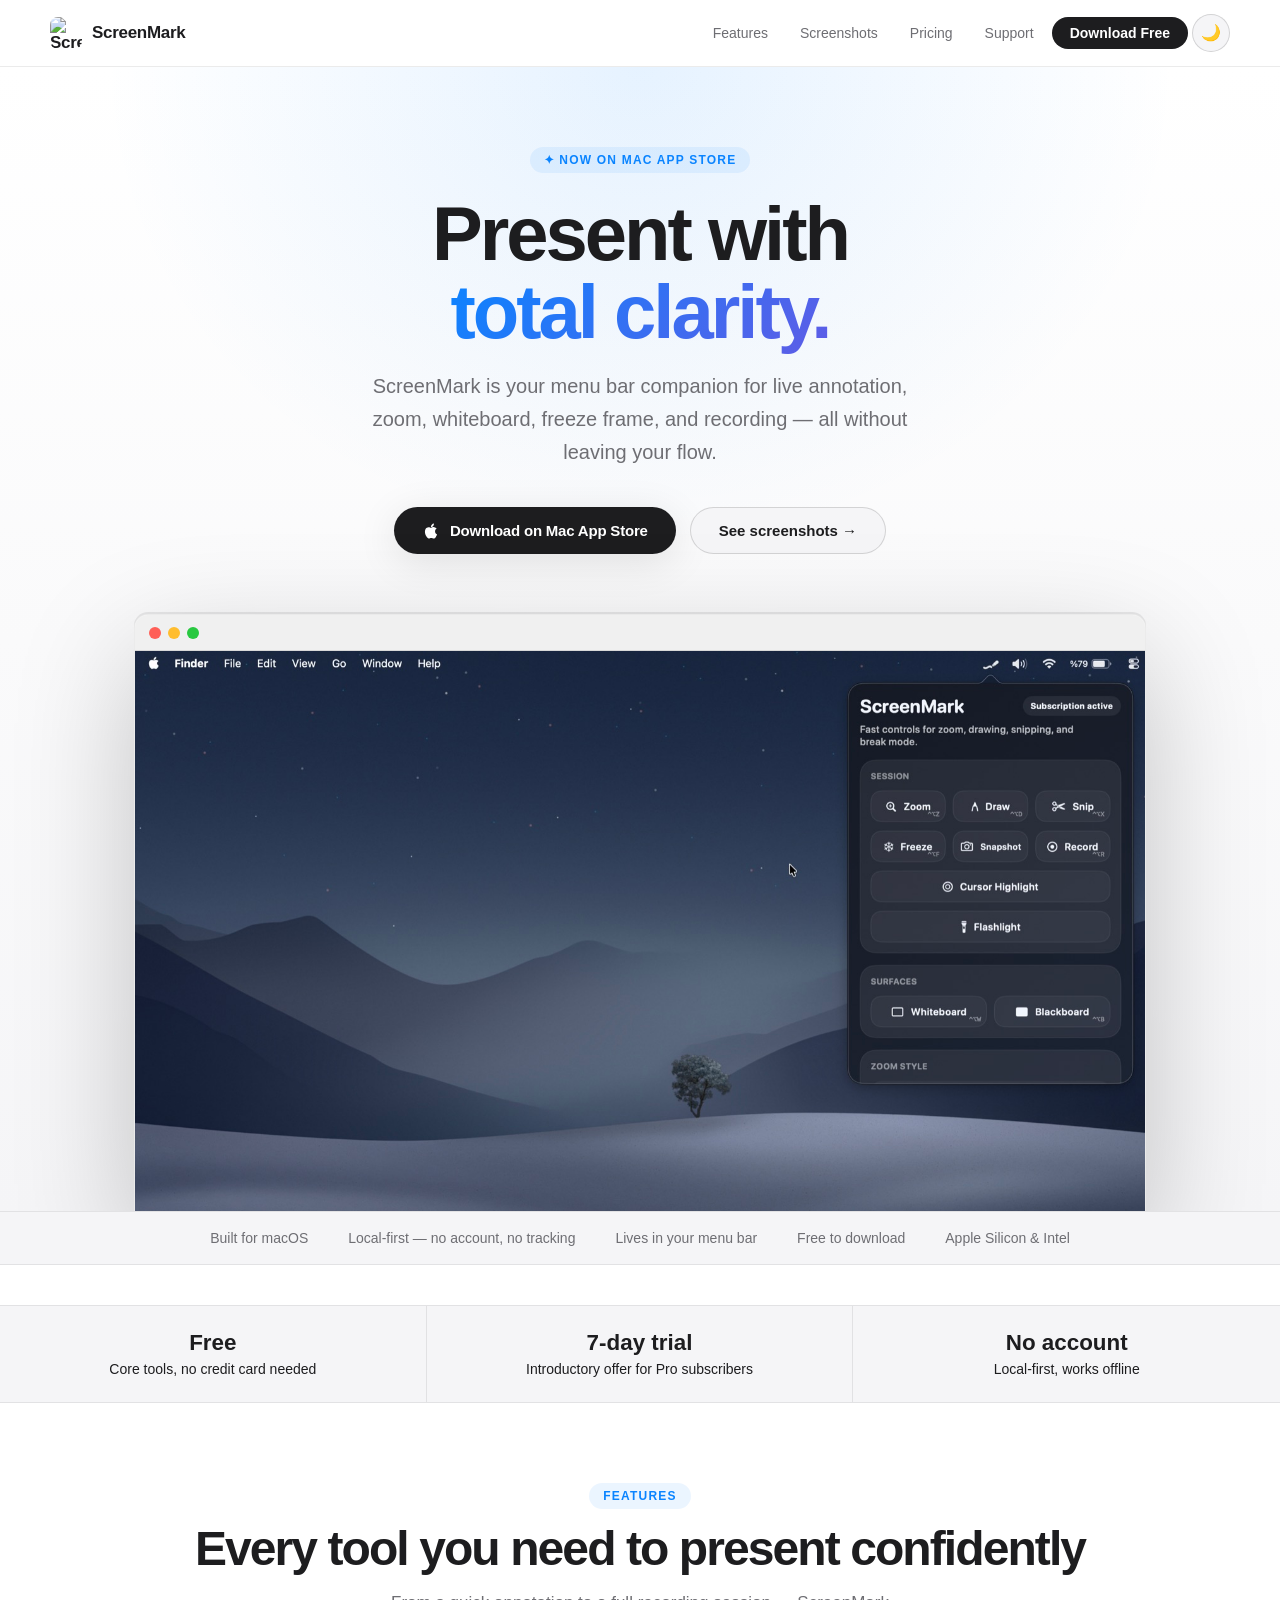
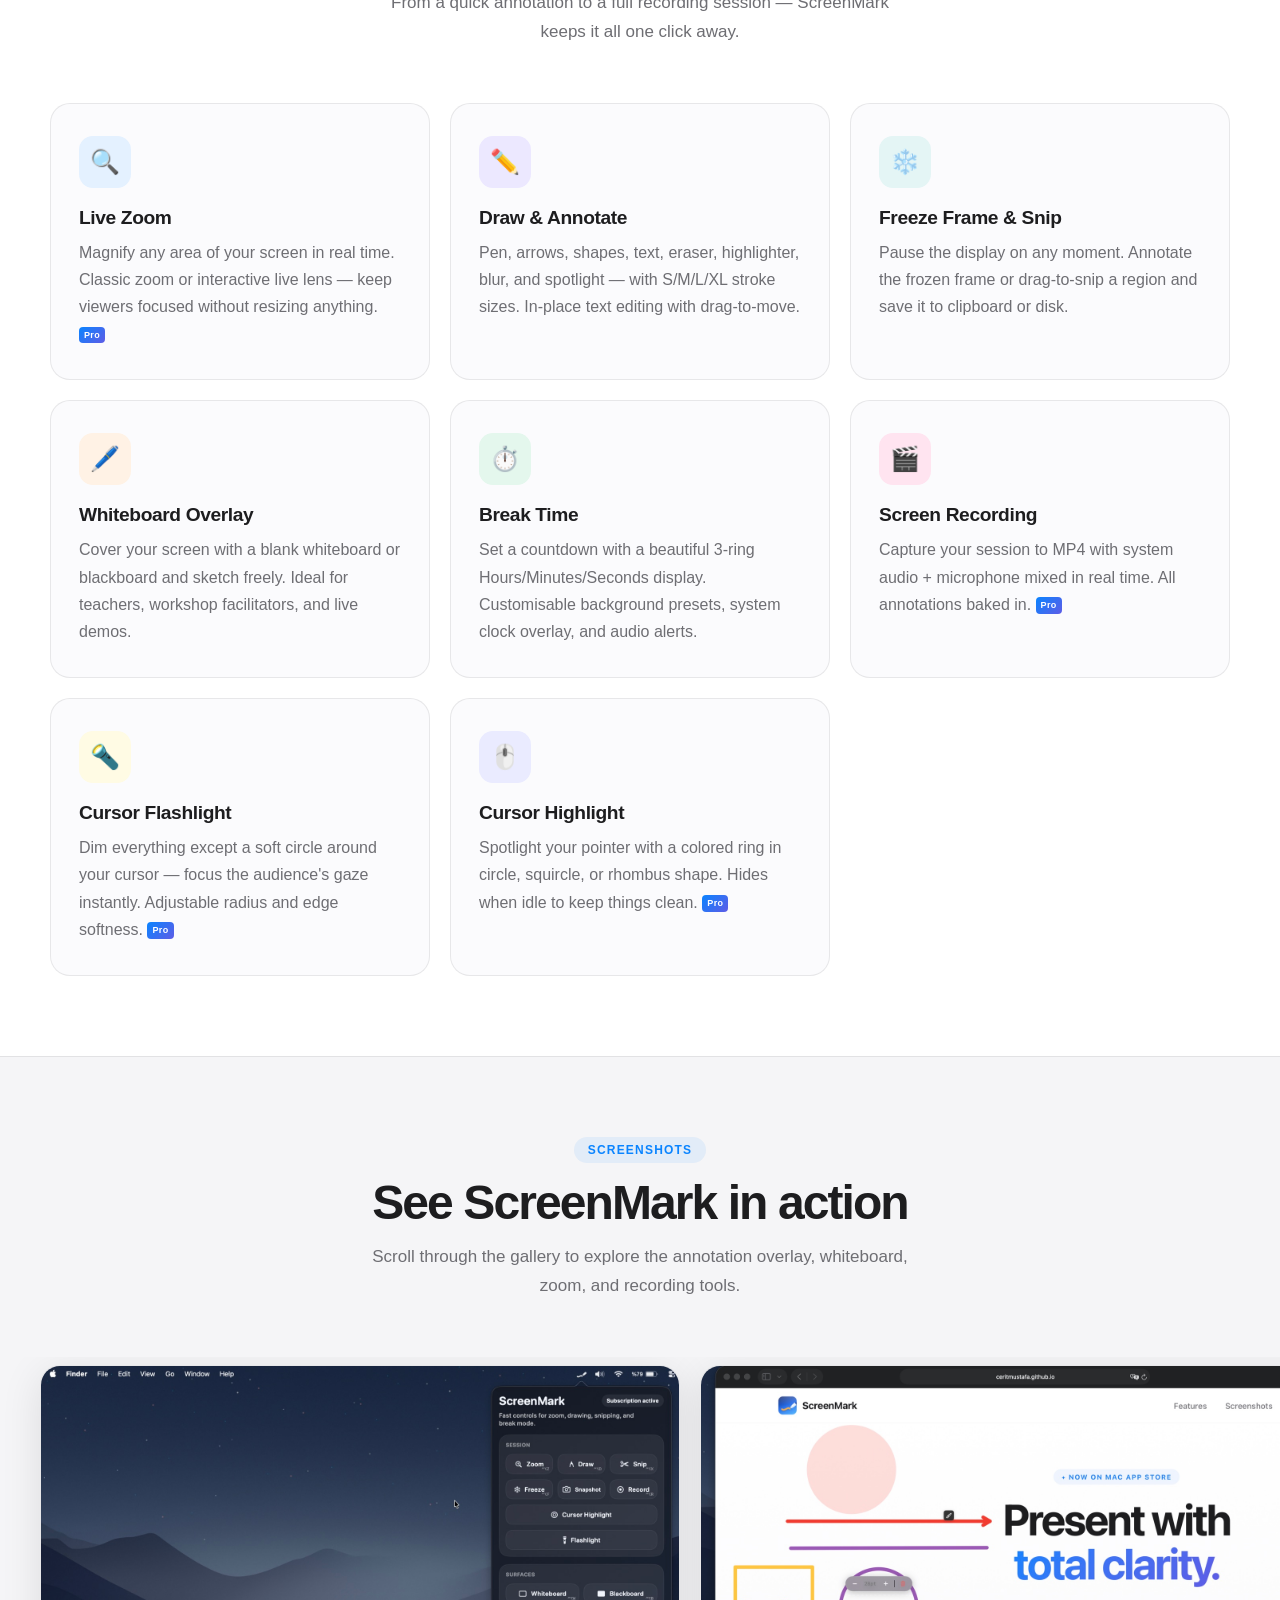
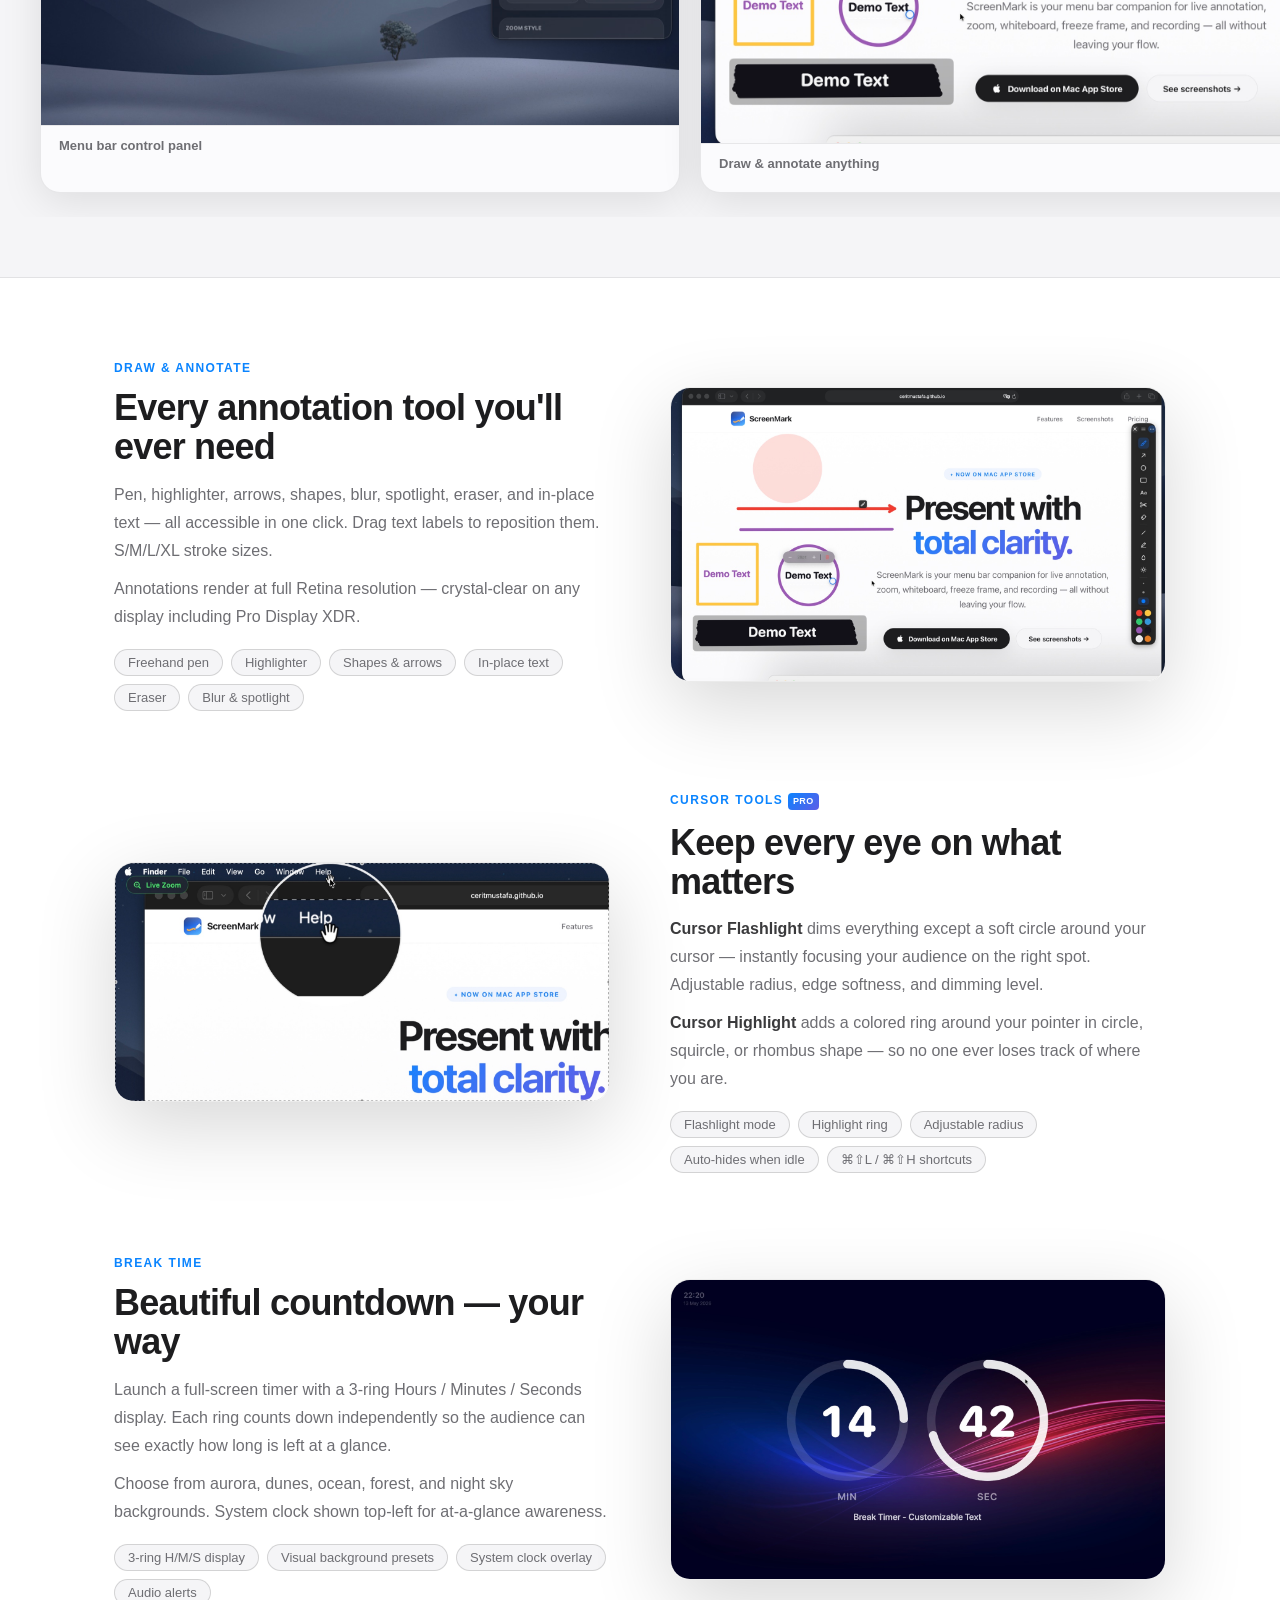
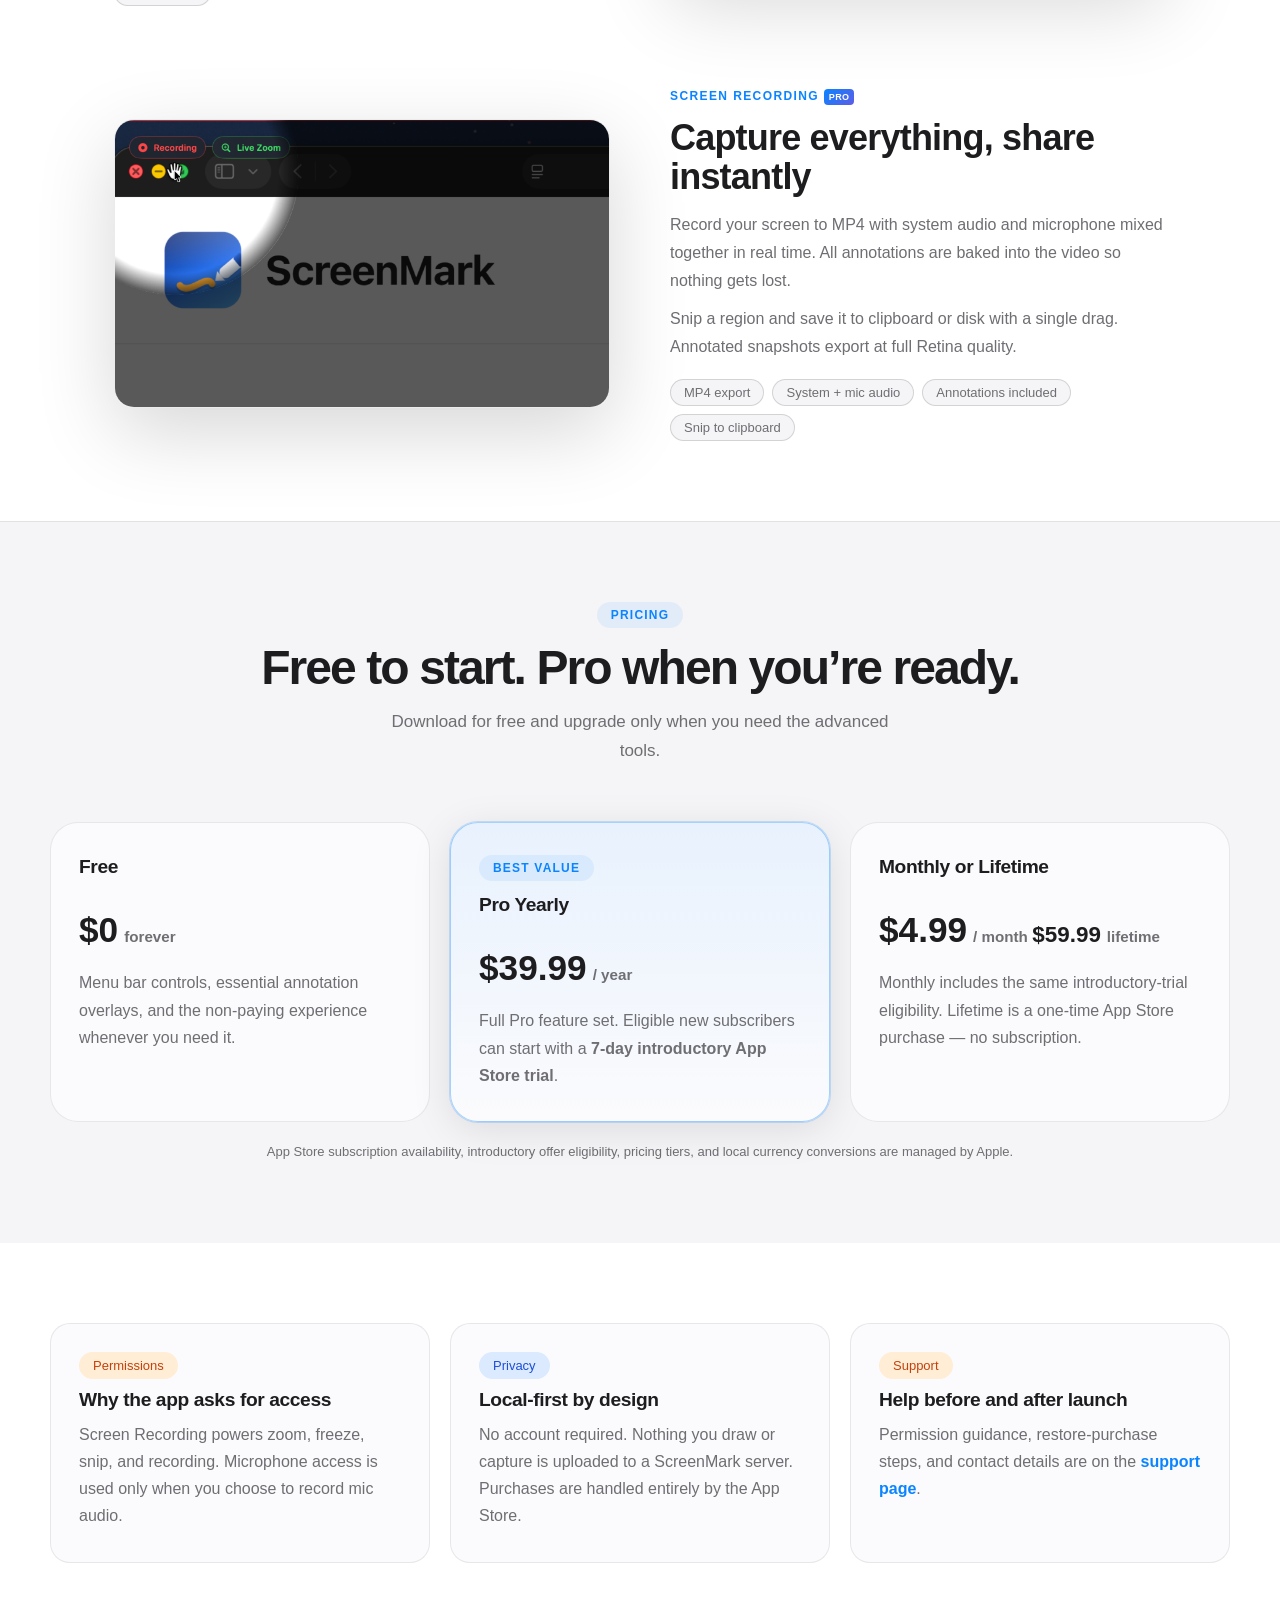
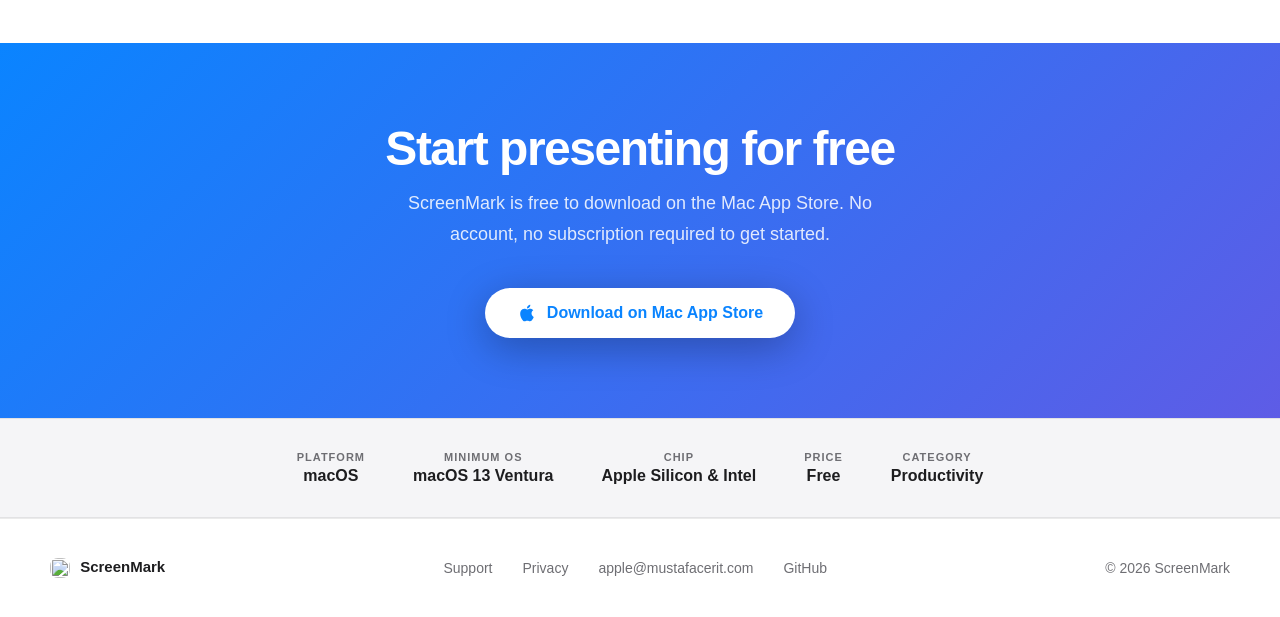
==== index.html @ 22d2aea6 "Link App Store CTAs to live listing; drop proof-bar emoji icons - All download buttons (nav, hero, C" ====
<!doctype html>
<html lang="en">
<head>
  <meta charset="utf-8">
  <meta name="viewport" content="width=device-width, initial-scale=1">
  <title>ScreenMark – Present, Annotate &amp; Zoom</title>
  <meta name="description" content="ScreenMark is a macOS menu bar app for live screen annotation, zoom, whiteboard overlay, freeze frame, and recording. Perfect for teachers, presenters, and developers.">
  <meta property="og:type" content="website">
  <meta property="og:title" content="ScreenMark – Present, Annotate &amp; Zoom">
  <meta property="og:description" content="A macOS menu bar app for live screen annotation, zoom, whiteboard, freeze frame, and recording.">
  <meta property="og:image" content="assets/app-icon.png">
  <meta name="theme-color" content="#0a0b0f" media="(prefers-color-scheme: dark)">
  <meta name="theme-color" content="#ffffff" media="(prefers-color-scheme: light)">
  <link rel="stylesheet" href="assets/site.css">
  <link rel="icon" type="image/png" href="assets/icon.png">
  <link rel="apple-touch-icon" href="assets/app-icon.png">
  <script>
    (function () {
      try {
        var t = localStorage.getItem('sm-theme');
        if (!t) t = window.matchMedia('(prefers-color-scheme: light)').matches ? 'light' : 'dark';
        document.documentElement.setAttribute('data-theme', t);
      } catch (e) { document.documentElement.setAttribute('data-theme', 'dark'); }
    })();
  </script>
</head>
<body>

  <!-- ── NAV ── -->
  <header class="site-header">
    <div class="shell">
      <a class="brand" href="./">
        <img src="assets/icon.png" alt="ScreenMark icon" class="brand-icon">
        ScreenMark
      </a>
      <nav class="nav" aria-label="Primary">
        <a href="#features" class="nav-hide-sm">Features</a>
        <a href="#screenshots" class="nav-hide-sm">Screenshots</a>
        <a href="#pricing" class="nav-hide-sm">Pricing</a>
        <a href="support/">Support</a>
        <a href="https://apps.apple.com/us/app/screen-mark-draw/id6763122210" target="_blank" rel="noopener" class="appstore-nav">Download Free</a>
        <button class="theme-toggle" type="button" aria-label="Toggle dark mode" onclick="toggleTheme()">
          <span class="icon-sun">☀️</span><span class="icon-moon">🌙</span>
        </button>
      </nav>
    </div>
  </header>

  <main>

    <!-- ── HERO ── -->
    <section class="hero">
      <div class="hero-copy">
        <span class="eyebrow">✦ Now on Mac App Store</span>
        <h1>Present with<br><em>total clarity.</em></h1>
        <p>ScreenMark is your menu bar companion for live annotation, zoom, whiteboard, freeze&nbsp;frame, and recording — all without leaving your flow.</p>
        <div class="cta-row">
          <a href="https://apps.apple.com/us/app/screen-mark-draw/id6763122210" target="_blank" rel="noopener" class="btn-appstore">
            <svg width="18" height="18" viewBox="0 0 24 24" fill="currentColor"><path d="M18.71 19.5c-.83 1.24-1.71 2.45-3.05 2.47-1.34.03-1.77-.79-3.29-.79-1.53 0-2 .77-3.27.82-1.31.05-2.3-1.32-3.14-2.53C4.25 17 2.94 12.45 4.7 9.39c.87-1.52 2.43-2.48 4.12-2.51 1.28-.02 2.5.87 3.29.87.78 0 2.26-1.07 3.8-.91.65.03 2.47.26 3.64 1.98-.09.06-2.17 1.28-2.15 3.81.03 3.02 2.65 4.03 2.68 4.04-.03.07-.42 1.44-1.38 2.83M13 3.5c.73-.83 1.94-1.46 2.94-1.5.13 1.17-.34 2.35-1.04 3.19-.69.85-1.83 1.51-2.95 1.42-.15-1.15.41-2.35 1.05-3.11z"/></svg>
            Download on Mac App Store
          </a>
          <a href="#screenshots" class="btn-ghost">See screenshots →</a>
        </div>
      </div>

      <!-- Hero screenshot with macOS window chrome -->
      <div class="hero-screenshot-wrap">
        <div class="macos-window">
          <div class="macos-titlebar">
            <div class="macos-dot red"></div>
            <div class="macos-dot yellow"></div>
            <div class="macos-dot green"></div>
          </div>
          <img src="assets/screenshots/popover.jpg"
               alt="ScreenMark menu bar control panel open over a macOS desktop"
               loading="eager">
        </div>
      </div>
    </section>

    <!-- ── PROOF BAR ── -->
    <div class="proof-bar">
      <div class="proof-item">Built for macOS</div>
      <div class="proof-item">Local-first — no account, no tracking</div>
      <div class="proof-item">Lives in your menu bar</div>
      <div class="proof-item">Free to download</div>
      <div class="proof-item">Apple Silicon &amp; Intel</div>
    </div>

    <!-- ── HERO STATS ── -->
    <div class="hero-metrics">
      <div class="metric">
        <strong>Free</strong>
        <span>Core tools, no credit card needed</span>
      </div>
      <div class="metric">
        <strong>7-day trial</strong>
        <span>Introductory offer for Pro subscribers</span>
      </div>
      <div class="metric">
        <strong>No account</strong>
        <span>Local-first, works offline</span>
      </div>
    </div>

    <!-- ── FEATURES ── -->
    <section class="section" id="features">
      <div class="shell">
        <div class="section-header">
          <span class="eyebrow">Features</span>
          <h2>Every tool you need to present confidently</h2>
          <p>From a quick annotation to a full recording session — ScreenMark keeps it all one click away.</p>
        </div>
        <div class="feature-grid">
          <div class="card">
            <div class="card-icon blue">🔍</div>
            <h3>Live Zoom</h3>
            <p>Magnify any area of your screen in real time. Classic zoom or interactive live lens — keep viewers focused without resizing anything. <span class="pro-badge">Pro</span></p>
          </div>
          <div class="card">
            <div class="card-icon purple">✏️</div>
            <h3>Draw &amp; Annotate</h3>
            <p>Pen, arrows, shapes, text, eraser, highlighter, blur, and spotlight — with S/M/L/XL stroke sizes. In-place text editing with drag-to-move.</p>
          </div>
          <div class="card">
            <div class="card-icon teal">❄️</div>
            <h3>Freeze Frame &amp; Snip</h3>
            <p>Pause the display on any moment. Annotate the frozen frame or drag-to-snip a region and save it to clipboard or disk.</p>
          </div>
          <div class="card">
            <div class="card-icon orange">🖊️</div>
            <h3>Whiteboard Overlay</h3>
            <p>Cover your screen with a blank whiteboard or blackboard and sketch freely. Ideal for teachers, workshop facilitators, and live demos.</p>
          </div>
          <div class="card">
            <div class="card-icon green">⏱️</div>
            <h3>Break Time</h3>
            <p>Set a countdown with a beautiful 3-ring Hours/Minutes/Seconds display. Customisable background presets, system clock overlay, and audio alerts.</p>
          </div>
          <div class="card">
            <div class="card-icon pink">🎬</div>
            <h3>Screen Recording</h3>
            <p>Capture your session to MP4 with system audio + microphone mixed in real time. All annotations baked in. <span class="pro-badge">Pro</span></p>
          </div>
          <div class="card">
            <div class="card-icon yellow">🔦</div>
            <h3>Cursor Flashlight</h3>
            <p>Dim everything except a soft circle around your cursor — focus the audience's gaze instantly. Adjustable radius and edge softness. <span class="pro-badge">Pro</span></p>
          </div>
          <div class="card">
            <div class="card-icon indigo">🖱️</div>
            <h3>Cursor Highlight</h3>
            <p>Spotlight your pointer with a colored ring in circle, squircle, or rhombus shape. Hides when idle to keep things clean. <span class="pro-badge">Pro</span></p>
          </div>
        </div>
      </div>
    </section>

    <!-- ── SCREENSHOT GALLERY ── -->
    <section class="gallery-section" id="screenshots">
      <div class="shell">
        <div class="section-header">
          <span class="eyebrow">Screenshots</span>
          <h2>See ScreenMark in action</h2>
          <p>Scroll through the gallery to explore the annotation overlay, whiteboard, zoom, and recording tools.</p>
        </div>
      </div>
      <div class="gallery-scroll-wrap">
        <div class="gallery-track">
          <div class="gallery-item" onclick="openLightbox('assets/screenshots/popover.jpg')">
            <img src="assets/screenshots/popover.jpg" alt="ScreenMark menu bar control panel" loading="lazy">
            <div class="gallery-caption">Menu bar control panel</div>
          </div>
          <div class="gallery-item" onclick="openLightbox('assets/screenshots/annotate.jpg')">
            <img src="assets/screenshots/annotate.jpg" alt="Arrows, boxes, and text drawn on screen with the annotation toolbar" loading="lazy">
            <div class="gallery-caption">Draw &amp; annotate anything</div>
          </div>
          <div class="gallery-item" onclick="openLightbox('assets/screenshots/zoom.jpg')">
            <img src="assets/screenshots/zoom.jpg" alt="ScreenMark live zoom magnifying part of the screen" loading="lazy">
            <div class="gallery-caption">Live Zoom</div>
          </div>
          <div class="gallery-item" onclick="openLightbox('assets/screenshots/break.jpg')">
            <img src="assets/screenshots/break.jpg" alt="Full-screen break timer with minutes and seconds rings" loading="lazy">
            <div class="gallery-caption">Break timer</div>
          </div>
          <div class="gallery-item" onclick="openLightbox('assets/screenshots/blackboard.png')">
            <img src="assets/screenshots/blackboard.png" alt="Blackboard overlay with annotation toolbar" loading="lazy">
            <div class="gallery-caption">Whiteboard &amp; blackboard</div>
          </div>
          <div class="gallery-item" onclick="openLightbox('assets/screenshots/snip.jpg')">
            <img src="assets/screenshots/snip.jpg" alt="Dragging a region selection to snip part of the screen" loading="lazy">
            <div class="gallery-caption">Freeze &amp; snip</div>
          </div>
          <div class="gallery-item" onclick="openLightbox('assets/screenshots/record.png')">
            <img src="assets/screenshots/record.png" alt="Recording and Live Zoom active with the cursor flashlight" loading="lazy">
            <div class="gallery-caption">Recording &amp; cursor focus</div>
          </div>
          <div class="gallery-item" onclick="openLightbox('assets/screenshots/popover2.jpg')">
            <img src="assets/screenshots/popover2.jpg" alt="Zoom style and break controls in the ScreenMark panel" loading="lazy">
            <div class="gallery-caption">Surfaces &amp; zoom styles</div>
          </div>
        </div>
      </div>
    </section>

    <!-- ── SPOTLIGHT ROWS ── -->
    <section class="spotlight-section">
      <div class="spotlight-row">
        <div class="spotlight-content">
          <span class="spotlight-tag">Draw &amp; Annotate</span>
          <h2>Every annotation tool you'll ever need</h2>
          <p>Pen, highlighter, arrows, shapes, blur, spotlight, eraser, and in-place text — all accessible in one click. Drag text labels to reposition them. S/M/L/XL stroke sizes.</p>
          <p>Annotations render at full Retina resolution — crystal-clear on any display including Pro Display XDR.</p>
          <div class="pill-list">
            <span class="pill">Freehand pen</span>
            <span class="pill">Highlighter</span>
            <span class="pill">Shapes &amp; arrows</span>
            <span class="pill">In-place text</span>
            <span class="pill">Eraser</span>
            <span class="pill">Blur &amp; spotlight</span>
          </div>
        </div>
        <div class="spotlight-visual">
          <img src="assets/screenshots/annotate.jpg" alt="ScreenMark draw and annotation tools in use">
        </div>
      </div>

      <div class="spotlight-row flip">
        <div class="spotlight-content">
          <span class="spotlight-tag">Cursor Tools <span class="pro-badge">Pro</span></span>
          <h2>Keep every eye on what matters</h2>
          <p><strong>Cursor Flashlight</strong> dims everything except a soft circle around your cursor — instantly focusing your audience on the right spot. Adjustable radius, edge softness, and dimming level.</p>
          <p><strong>Cursor Highlight</strong> adds a colored ring around your pointer in circle, squircle, or rhombus shape — so no one ever loses track of where you are.</p>
          <div class="pill-list">
            <span class="pill">Flashlight mode</span>
            <span class="pill">Highlight ring</span>
            <span class="pill">Adjustable radius</span>
            <span class="pill">Auto-hides when idle</span>
            <span class="pill">⌘⇧L / ⌘⇧H shortcuts</span>
          </div>
        </div>
        <div class="spotlight-visual">
          <img src="assets/screenshots/flashlight.jpg" alt="ScreenMark cursor flashlight focusing attention on screen" loading="lazy">
        </div>
      </div>

      <div class="spotlight-row">
        <div class="spotlight-content">
          <span class="spotlight-tag">Break Time</span>
          <h2>Beautiful countdown — your way</h2>
          <p>Launch a full-screen timer with a 3-ring Hours / Minutes / Seconds display. Each ring counts down independently so the audience can see exactly how long is left at a glance.</p>
          <p>Choose from aurora, dunes, ocean, forest, and night sky backgrounds. System clock shown top-left for at-a-glance awareness.</p>
          <div class="pill-list">
            <span class="pill">3-ring H/M/S display</span>
            <span class="pill">Visual background presets</span>
            <span class="pill">System clock overlay</span>
            <span class="pill">Audio alerts</span>
          </div>
        </div>
        <div class="spotlight-visual">
          <img src="assets/screenshots/break.jpg" alt="ScreenMark full-screen break timer with countdown rings" loading="lazy">
        </div>
      </div>

      <div class="spotlight-row flip">
        <div class="spotlight-content">
          <span class="spotlight-tag">Screen Recording <span class="pro-badge">Pro</span></span>
          <h2>Capture everything, share instantly</h2>
          <p>Record your screen to MP4 with system audio and microphone mixed together in real time. All annotations are baked into the video so nothing gets lost.</p>
          <p>Snip a region and save it to clipboard or disk with a single drag. Annotated snapshots export at full Retina quality.</p>
          <div class="pill-list">
            <span class="pill">MP4 export</span>
            <span class="pill">System + mic audio</span>
            <span class="pill">Annotations included</span>
            <span class="pill">Snip to clipboard</span>
          </div>
        </div>
        <div class="spotlight-visual">
          <img src="assets/screenshots/record.png" alt="ScreenMark screen recording with Live Zoom active" loading="lazy">
        </div>
      </div>
    </section>

    <!-- ── PRICING ── -->
    <section class="section section-alt section-border-top" id="pricing">
      <div class="shell">
        <div class="section-header">
          <span class="eyebrow">Pricing</span>
          <h2>Free to start. Pro when you&rsquo;re ready.</h2>
          <p>Download for free and upgrade only when you need the advanced tools.</p>
        </div>
        <div class="pricing-grid">
          <article class="price-card">
            <h3>Free</h3>
            <p class="price-tag">$0 <span>forever</span></p>
            <p>Menu bar controls, essential annotation overlays, and the non-paying experience whenever you need it.</p>
          </article>
          <article class="price-card highlight">
            <span class="eyebrow">Best value</span>
            <h3>Pro Yearly</h3>
            <p class="price-tag">$39.99 <span>/ year</span></p>
            <p>Full Pro feature set. Eligible new subscribers can start with a <strong>7-day introductory App Store trial</strong>.</p>
          </article>
          <article class="price-card">
            <h3>Monthly or Lifetime</h3>
            <p class="price-tag">$4.99 <span>/ month</span></p>
            <p class="price-tag" style="font-size:1.4rem">$59.99 <span>lifetime</span></p>
            <p>Monthly includes the same introductory-trial eligibility. Lifetime is a one-time App Store purchase — no subscription.</p>
          </article>
        </div>
        <p class="legal-note" style="margin-top:20px; text-align:center">
          App Store subscription availability, introductory offer eligibility, pricing tiers, and local currency conversions are managed by Apple.
        </p>
      </div>
    </section>

    <!-- ── TRUST CARDS ── -->
    <section class="section">
      <div class="shell cards-grid">
        <article class="card">
          <span class="pill warm">Permissions</span>
          <h3 style="margin-top:14px">Why the app asks for access</h3>
          <p>Screen Recording powers zoom, freeze, snip, and recording. Microphone access is used only when you choose to record mic audio.</p>
        </article>
        <article class="card">
          <span class="pill cool">Privacy</span>
          <h3 style="margin-top:14px">Local-first by design</h3>
          <p>No account required. Nothing you draw or capture is uploaded to a ScreenMark server. Purchases are handled entirely by the App Store.</p>
        </article>
        <article class="card">
          <span class="pill warm">Support</span>
          <h3 style="margin-top:14px">Help before and after launch</h3>
          <p>Permission guidance, restore-purchase steps, and contact details are on the <a href="support/" style="color:var(--accent);font-weight:600">support page</a>.</p>
        </article>
      </div>
    </section>

    <!-- ── CTA BAND ── -->
    <section class="cta-band" id="download">
      <h2>Start presenting for free</h2>
      <p>ScreenMark is free to download on the Mac App Store. No account, no subscription required to get started.</p>
      <a href="https://apps.apple.com/us/app/screen-mark-draw/id6763122210" target="_blank" rel="noopener" class="btn-white">
        <svg width="20" height="20" viewBox="0 0 24 24" fill="currentColor"><path d="M18.71 19.5c-.83 1.24-1.71 2.45-3.05 2.47-1.34.03-1.77-.79-3.29-.79-1.53 0-2 .77-3.27.82-1.31.05-2.3-1.32-3.14-2.53C4.25 17 2.94 12.45 4.7 9.39c.87-1.52 2.43-2.48 4.12-2.51 1.28-.02 2.5.87 3.29.87.78 0 2.26-1.07 3.8-.91.65.03 2.47.26 3.64 1.98-.09.06-2.17 1.28-2.15 3.81.03 3.02 2.65 4.03 2.68 4.04-.03.07-.42 1.44-1.38 2.83M13 3.5c.73-.83 1.94-1.46 2.94-1.5.13 1.17-.34 2.35-1.04 3.19-.69.85-1.83 1.51-2.95 1.42-.15-1.15.41-2.35 1.05-3.11z"/></svg>
        Download on Mac App Store
      </a>
    </section>

    <!-- ── REQUIREMENTS STRIP ── -->
    <div class="req-strip">
      <div class="req-item">
        <div class="req-label">Platform</div>
        <div class="req-value">macOS</div>
      </div>
      <div class="req-item">
        <div class="req-label">Minimum OS</div>
        <div class="req-value">macOS 13 Ventura</div>
      </div>
      <div class="req-item">
        <div class="req-label">Chip</div>
        <div class="req-value">Apple Silicon &amp; Intel</div>
      </div>
      <div class="req-item">
        <div class="req-label">Price</div>
        <div class="req-value">Free</div>
      </div>
      <div class="req-item">
        <div class="req-label">Category</div>
        <div class="req-value">Productivity</div>
      </div>
    </div>

  </main>

  <!-- ── FOOTER ── -->
  <footer class="site-footer">
    <div class="shell">
      <span class="footer-brand"><img src="assets/icon.png" alt="" class="brand-icon" style="width:20px;height:20px;vertical-align:middle;margin-right:6px;"> ScreenMark</span>
      <div class="footer-links">
        <a href="support/">Support</a>
        <a href="privacy/">Privacy</a>
        <a href="mailto:apple@mustafacerit.com">apple@mustafacerit.com</a>
        <a href="https://github.com/ceritmustafa/ScreenMark" target="_blank" rel="noopener">GitHub</a>
      </div>
      <span class="footer-copy">© 2026 ScreenMark</span>
    </div>
  </footer>

  <!-- ── LIGHTBOX ── -->
  <div class="lightbox" id="lightbox" onclick="closeLightbox()">
    <button class="lightbox-close" onclick="closeLightbox()">✕</button>
    <img id="lightbox-img" src="" alt="">
  </div>

  <script>
    function toggleTheme() {
      var cur = document.documentElement.getAttribute('data-theme') === 'light' ? 'light' : 'dark';
      var next = cur === 'light' ? 'dark' : 'light';
      document.documentElement.setAttribute('data-theme', next);
      try { localStorage.setItem('sm-theme', next); } catch (e) {}
    }
    function openLightbox(src) {
      document.getElementById('lightbox-img').src = src;
      document.getElementById('lightbox').classList.add('open');
      document.body.style.overflow = 'hidden';
    }
    function closeLightbox() {
      document.getElementById('lightbox').classList.remove('open');
      document.body.style.overflow = '';
    }
    document.addEventListener('keydown', function(e) {
      if (e.key === 'Escape') closeLightbox();
    });
  </script>

</body>
</html>
---- assets/site.css ----
/* ─────────────────────────────────────────────
   ScreenMark – Site CSS
   Dark-first design with a light/dark toggle.
   One token set drives both themes; every color
   below resolves through a CSS custom property.
   ───────────────────────────────────────────── */

/* ── DARK THEME (default) ── */
:root {
  --bg:           #0a0b0f;
  --bg-elev:      #101218;
  --surface:      #14161d;
  --surface-2:    #1b1e27;
  --hover:        #20242f;

  --ink:          #f4f6fa;
  --ink-soft:     #c6ccd8;
  --muted:        #969eae;

  --line:         rgba(255,255,255,0.09);
  --line-strong:  rgba(255,255,255,0.17);

  --accent:       #4c9dff;
  --accent-dark:  #2f80ed;
  --accent2:      #7b78ff;
  --warm:         #ff9f43;

  /* component tokens */
  --header-bg:    rgba(12,14,19,0.72);
  --eyebrow-bg:   rgba(76,157,255,0.16);
  --btn-bg:       #f4f6fa;   /* high-contrast solid pill */
  --btn-fg:       #0a0b0f;
  --btn-ghost-bg: #1b1e27;

  --window-bg:    #14161d;
  --window-bar:   #1c1f28;
  --window-line:  rgba(255,255,255,0.08);

  /* card-icon tints (translucent on dark) */
  --tint-blue:    rgba(76,157,255,0.16);
  --tint-purple:  rgba(123,120,255,0.16);
  --tint-orange:  rgba(255,159,67,0.16);
  --tint-green:   rgba(52,199,89,0.16);
  --tint-pink:    rgba(255,93,162,0.16);
  --tint-teal:    rgba(45,212,191,0.16);
  --tint-yellow:  rgba(250,204,21,0.16);
  --tint-indigo:  rgba(110,116,255,0.16);

  --pill-cool-bg: rgba(76,157,255,0.16); --pill-cool-fg: #9cc7ff;
  --pill-warm-bg: rgba(255,159,67,0.16); --pill-warm-fg: #ffc187;
  --highlight-bg: rgba(76,157,255,0.10);

  --accent-glow:  radial-gradient(60% 60% at 50% 0%, rgba(76,157,255,0.22), transparent 70%),
                  radial-gradient(40% 50% at 85% 10%, rgba(255,159,67,0.12), transparent 70%);

  --radius-xl:    28px;
  --radius-lg:    20px;
  --radius-md:    14px;
  --radius-sm:    10px;
  --shadow-sm:    0 2px 14px rgba(0,0,0,0.35);
  --shadow-md:    0 8px 40px rgba(0,0,0,0.45);
  --shadow-lg:    0 24px 80px rgba(0,0,0,0.55);
  --shadow-xl:    0 40px 120px rgba(0,0,0,0.65);

  color-scheme: dark;
}

/* ── LIGHT THEME (opt-in via toggle) ── */
:root[data-theme="light"] {
  --bg:           #ffffff;
  --bg-elev:      #f5f5f7;
  --surface:      #fbfbfd;
  --surface-2:    #f5f5f7;
  --hover:        #e8e8ed;

  --ink:          #1d1d1f;
  --ink-soft:     #3a3a3c;
  --muted:        #6e6e73;

  --line:         rgba(0,0,0,0.08);
  --line-strong:  rgba(0,0,0,0.14);

  --accent:       #0a84ff;
  --accent-dark:  #0077ed;
  --accent2:      #5e5ce6;
  --warm:         #f97316;

  --header-bg:    rgba(255,255,255,0.82);
  --eyebrow-bg:   rgba(10,132,255,0.08);
  --btn-bg:       #1d1d1f;
  --btn-fg:       #ffffff;
  --btn-ghost-bg: #f5f5f7;

  --window-bg:    #ffffff;
  --window-bar:   #f0f0f0;
  --window-line:  rgba(0,0,0,0.10);

  --tint-blue:    #e4f1ff;
  --tint-purple:  #ece8ff;
  --tint-orange:  #fff2e5;
  --tint-green:   #e4f7ed;
  --tint-pink:    #ffe4f0;
  --tint-teal:    #e4f5f5;
  --tint-yellow:  #fffbe4;
  --tint-indigo:  #eaebff;

  --pill-cool-bg: #dbeafe; --pill-cool-fg: #1d4ed8;
  --pill-warm-bg: #ffedd5; --pill-warm-fg: #c2410c;
  --highlight-bg: #e8f3ff;

  --accent-glow:  radial-gradient(60% 60% at 50% 0%, rgba(10,132,255,0.10), transparent 70%);

  --shadow-sm:    0 2px 14px rgba(0,0,0,0.07);
  --shadow-md:    0 8px 40px rgba(0,0,0,0.10);
  --shadow-lg:    0 24px 80px rgba(0,0,0,0.16);
  --shadow-xl:    0 40px 120px rgba(0,0,0,0.22);

  color-scheme: light;
}

*, *::before, *::after { box-sizing: border-box; margin: 0; padding: 0; }

html { scroll-behavior: smooth; }

body {
  font-family: -apple-system, BlinkMacSystemFont, "SF Pro Display", "Helvetica Neue", sans-serif;
  background: var(--bg);
  color: var(--ink);
  -webkit-font-smoothing: antialiased;
  overflow-x: hidden;
  transition: background-color 0.3s ease, color 0.3s ease;
}

a { color: inherit; text-decoration: none; }
p, li { line-height: 1.7; color: var(--muted); }

/* ── LAYOUT ── */
.shell {
  width: min(1180px, calc(100% - 48px));
  margin: 0 auto;
}

/* ── NAVIGATION ── */
.site-header {
  position: sticky; top: 0; z-index: 100;
  background: var(--header-bg);
  backdrop-filter: saturate(180%) blur(20px);
  -webkit-backdrop-filter: saturate(180%) blur(20px);
  border-bottom: 0.5px solid var(--line);
}

.site-header .shell {
  display: flex; align-items: center;
  justify-content: space-between;
  gap: 20px; padding: 14px 0;
}

.brand {
  display: inline-flex; align-items: center; gap: 10px;
  text-decoration: none; font-weight: 700;
  font-size: 17px; letter-spacing: -0.3px; color: var(--ink);
}

.brand-mark {
  width: 36px; height: 36px;
  display: grid; place-items: center;
  color: white; border-radius: 10px; font-size: 18px;
  background: linear-gradient(140deg, var(--accent), var(--accent2));
  box-shadow: 0 6px 18px rgba(10,132,255,0.35);
  flex-shrink: 0;
}

.nav { display: flex; align-items: center; flex-wrap: wrap; gap: 4px; }

.nav a {
  display: inline-flex; align-items: center;
  padding: 7px 14px; border-radius: 50px;
  font-size: 14px; font-weight: 500;
  color: var(--muted); transition: color 0.15s, background 0.15s;
}
.nav a:hover { color: var(--ink); background: var(--surface-2); }

/* App Store button in nav */
.nav .appstore-nav {
  background: var(--btn-bg); color: var(--btn-fg) !important;
  font-weight: 600; padding: 8px 18px; border-radius: 50px;
  font-size: 14px; transition: opacity 0.2s;
}
.nav .appstore-nav:hover { opacity: 0.82; background: var(--btn-bg); }

/* ── THEME TOGGLE ── */
.theme-toggle {
  display: inline-flex; align-items: center; justify-content: center;
  width: 38px; height: 38px; flex-shrink: 0;
  border-radius: 50%; cursor: pointer;
  background: var(--surface-2); border: 0.5px solid var(--line-strong);
  color: var(--ink); font-size: 16px; line-height: 1;
  transition: background 0.15s, transform 0.15s;
}
.theme-toggle:hover { background: var(--hover); transform: translateY(-1px); }
.theme-toggle .icon-moon { display: none; }
.theme-toggle .icon-sun  { display: inline; }
:root[data-theme="light"] .theme-toggle .icon-moon { display: inline; }
:root[data-theme="light"] .theme-toggle .icon-sun  { display: none; }

/* ── EYEBROW / BADGES ── */
.eyebrow {
  display: inline-flex; align-items: center; gap: 7px;
  padding: 6px 14px; border-radius: 50px;
  background: var(--eyebrow-bg); color: var(--accent);
  font-size: 12px; font-weight: 700;
  letter-spacing: 1.2px; text-transform: uppercase;
}

/* ── HERO ── */
.hero {
  position: relative;
  padding: 80px 0 0;
  background: linear-gradient(180deg, var(--bg) 0%, var(--bg-elev) 100%);
  overflow: hidden;
}
.hero::before {
  content: ""; position: absolute; inset: 0;
  background: var(--accent-glow);
  pointer-events: none;
}
.hero > * { position: relative; z-index: 1; }

.hero-copy { text-align: center; padding: 0 24px; }

.hero-copy h1 {
  font-size: clamp(40px, 7vw, 76px);
  font-weight: 700; letter-spacing: -3px; line-height: 1.02;
  color: var(--ink); margin: 22px 0 20px;
  max-width: 900px; margin-left: auto; margin-right: auto;
}

.hero-copy h1 em {
  font-style: normal;
  background: linear-gradient(135deg, var(--accent), var(--accent2));
  -webkit-background-clip: text; -webkit-text-fill-color: transparent;
  background-clip: text;
}

.hero-copy > p {
  font-size: clamp(16px, 2vw, 20px); color: var(--muted);
  max-width: 560px; margin: 0 auto 38px; line-height: 1.65;
}

/* CTA row */
.cta-row {
  display: flex; flex-wrap: wrap; gap: 14px;
  justify-content: center; margin: 0 0 60px;
}

/* ── BUTTONS ── */
.btn-appstore {
  display: inline-flex; align-items: center; gap: 10px;
  background: var(--btn-bg); color: var(--btn-fg);
  padding: 14px 28px; border-radius: 50px;
  font-size: 15px; font-weight: 700; letter-spacing: -0.2px;
  box-shadow: var(--shadow-md);
  transition: opacity 0.2s, transform 0.15s;
}
.btn-appstore:hover { opacity: 0.82; transform: translateY(-1px); color: var(--btn-fg); }
.btn-appstore svg { flex-shrink: 0; }

.btn-ghost {
  display: inline-flex; align-items: center; gap: 8px;
  background: var(--btn-ghost-bg); color: var(--ink);
  padding: 14px 28px; border-radius: 50px;
  font-size: 15px; font-weight: 600;
  border: 0.5px solid var(--line-strong);
  transition: background 0.2s, transform 0.15s;
}
.btn-ghost:hover { background: var(--hover); transform: translateY(-1px); }

.button-link.primary {
  display: inline-flex; align-items: center; gap: 10px;
  background: var(--btn-bg); color: var(--btn-fg);
  padding: 14px 28px; border-radius: 50px;
  font-size: 15px; font-weight: 700;
  box-shadow: var(--shadow-md);
  transition: opacity 0.2s, transform 0.15s;
}
.button-link.primary:hover { opacity: 0.82; transform: translateY(-1px); color: var(--btn-fg); }

.button-link.secondary {
  display: inline-flex; align-items: center; gap: 8px;
  background: var(--btn-ghost-bg); color: var(--ink);
  padding: 14px 28px; border-radius: 50px;
  font-size: 15px; font-weight: 600;
  border: 0.5px solid var(--line-strong);
  transition: background 0.2s, transform 0.15s;
}
.button-link.secondary:hover { background: var(--hover); transform: translateY(-1px); }

/* ── HERO SCREENSHOT ── */
.hero-screenshot-wrap {
  max-width: 1060px; margin: 0 auto;
  padding: 0 24px;
}

.macos-window {
  background: var(--window-bg);
  border-radius: 14px 14px 0 0;
  box-shadow: 0 -2px 0 0 var(--line), var(--shadow-xl);
  border: 0.5px solid var(--line);
  border-bottom: none;
  overflow: hidden;
}

.macos-titlebar {
  background: var(--window-bar);
  height: 36px; display: flex; align-items: center; padding: 0 14px; gap: 7px;
  border-bottom: 1px solid var(--window-line);
  flex-shrink: 0;
}

.macos-dot {
  width: 12px; height: 12px; border-radius: 50%; flex-shrink: 0;
}
.macos-dot.red    { background: #ff5f57; }
.macos-dot.yellow { background: #ffbd2e; }
.macos-dot.green  { background: #28c840; }

.macos-window img {
  width: 100%; display: block;
  max-height: 560px; object-fit: cover; object-position: top;
}

/* ── PROOF BAR ── */
.proof-bar {
  background: var(--bg-elev);
  border-top: 0.5px solid var(--line); border-bottom: 0.5px solid var(--line);
  padding: 18px 40px;
  display: flex; align-items: center; justify-content: center;
  gap: 40px; flex-wrap: wrap;
}

.proof-item {
  display: flex; align-items: center; gap: 8px;
  font-size: 14px; color: var(--muted); font-weight: 500;
}
.proof-item .pi-icon { font-size: 18px; }

/* ── SECTIONS ── */
.section { padding: 80px 0; }
.section-alt { background: var(--bg-elev); }
.section-border-top { border-top: 0.5px solid var(--line); }

.section-header { text-align: center; margin-bottom: 56px; }
.section-header .eyebrow { margin-bottom: 14px; }
.section-header h2 { margin-bottom: 14px; }
.section-header p { font-size: 17px; max-width: 540px; margin: 0 auto; }

h1 { font-size: clamp(3rem, 7vw, 5rem); letter-spacing: -0.05em; line-height: 1.05; margin: 0 0 16px; color: var(--ink); }
h2 { font-size: clamp(2rem, 4vw, 3rem); letter-spacing: -0.04em; line-height: 1.08; margin: 0 0 14px; color: var(--ink); }
h3 { font-size: 1.2rem; letter-spacing: -0.02em; line-height: 1.2; margin: 0 0 10px; color: var(--ink); }

/* ── FEATURE GRID ── */
.feature-grid {
  display: grid;
  grid-template-columns: repeat(3, minmax(0, 1fr));
  gap: 20px;
}

.card {
  background: var(--surface);
  border: 0.5px solid var(--line);
  border-radius: var(--radius-lg);
  padding: 32px 28px;
  transition: transform 0.22s, box-shadow 0.22s, border-color 0.22s;
}
.card:hover { transform: translateY(-4px); box-shadow: var(--shadow-md); border-color: var(--line-strong); }

.card-icon {
  width: 52px; height: 52px; border-radius: var(--radius-md);
  display: flex; align-items: center; justify-content: center;
  font-size: 24px; margin-bottom: 18px; flex-shrink: 0;
}
.card-icon.blue   { background: var(--tint-blue); }
.card-icon.purple { background: var(--tint-purple); }
.card-icon.orange { background: var(--tint-orange); }
.card-icon.green  { background: var(--tint-green); }
.card-icon.pink   { background: var(--tint-pink); }
.card-icon.teal   { background: var(--tint-teal); }
.card-icon.yellow { background: var(--tint-yellow); }
.card-icon.indigo { background: var(--tint-indigo); }

.pro-badge {
  display: inline-block;
  background: linear-gradient(135deg, var(--accent), var(--accent2));
  color: #fff;
  font-size: 9px;
  font-weight: 800;
  letter-spacing: .04em;
  padding: 1px 5px;
  border-radius: 4px;
  vertical-align: middle;
  line-height: 1.6;
}

/* ── SCREENSHOT GALLERY ── */
.gallery-section {
  background: var(--bg-elev);
  padding: 80px 0 60px;
  border-top: 0.5px solid var(--line);
  border-bottom: 0.5px solid var(--line);
}

.gallery-scroll-wrap {
  overflow-x: auto; overflow-y: hidden;
  -webkit-overflow-scrolling: touch;
  scrollbar-width: none;
  padding: 8px 40px 24px;
}
.gallery-scroll-wrap::-webkit-scrollbar { display: none; }

.gallery-track {
  display: flex; gap: 20px; width: max-content;
}

.gallery-item {
  flex-shrink: 0; width: 640px;
  border-radius: var(--radius-lg); overflow: hidden;
  box-shadow: var(--shadow-md); border: 0.5px solid var(--line);
  background: var(--surface);
  cursor: pointer; transition: transform 0.25s, box-shadow 0.25s;
}
.gallery-item:hover { transform: scale(1.025); box-shadow: var(--shadow-lg); }
.gallery-item img { width: 100%; height: auto; display: block; }
.gallery-caption {
  padding: 12px 18px;
  font-size: 13px; font-weight: 600; color: var(--muted);
  border-top: 0.5px solid var(--line);
}

/* ── SPOTLIGHT ROWS ── */
.spotlight-section { padding: 80px 0; }

.spotlight-row {
  display: grid;
  grid-template-columns: 1fr 1fr;
  gap: 60px; align-items: center;
  max-width: 1100px; margin: 0 auto 80px;
  padding: 0 24px;
}
.spotlight-row:last-child { margin-bottom: 0; }
.spotlight-row.flip { direction: rtl; }
.spotlight-row.flip > * { direction: ltr; }

.spotlight-tag {
  display: inline-block; font-size: 12px; font-weight: 700;
  letter-spacing: 1.4px; text-transform: uppercase;
  color: var(--accent); margin-bottom: 14px;
}

.spotlight-content h2 { font-size: clamp(26px, 3.5vw, 36px); letter-spacing: -0.8px; }
.spotlight-content p  { font-size: 16px; line-height: 1.75; margin-bottom: 10px; }
.spotlight-content strong { color: var(--ink-soft); }

.spotlight-visual img {
  width: 100%; border-radius: var(--radius-lg);
  box-shadow: var(--shadow-lg); border: 0.5px solid var(--line);
  display: block;
}

/* ── PILL LIST ── */
.pill-list { display: flex; flex-wrap: wrap; gap: 8px; margin-top: 18px; }
.pill {
  background: var(--surface-2); border: 0.5px solid var(--line-strong);
  font-size: 13px; font-weight: 500; color: var(--muted);
  padding: 5px 13px; border-radius: 50px;
}
.pill.cool { background: var(--pill-cool-bg); color: var(--pill-cool-fg); border-color: transparent; }
.pill.warm { background: var(--pill-warm-bg); color: var(--pill-warm-fg); border-color: transparent; }

/* ── PRICING ── */
.pricing-grid {
  display: grid;
  grid-template-columns: repeat(3, minmax(0, 1fr));
  gap: 20px;
}

.price-card {
  background: var(--surface);
  border: 0.5px solid var(--line);
  border-radius: var(--radius-xl);
  padding: 32px 28px;
  position: relative;
}

.price-card.highlight {
  border-color: color-mix(in srgb, var(--accent) 35%, transparent);
  background: linear-gradient(180deg, color-mix(in srgb, var(--accent) 8%, var(--surface)), var(--surface));
  box-shadow: 0 0 0 1px color-mix(in srgb, var(--accent) 20%, transparent), var(--shadow-md);
}

.price-card .eyebrow { margin-bottom: 12px; }

.price-tag {
  display: inline-flex; align-items: baseline; gap: 6px;
  font-size: 2.2rem; font-weight: 800; color: var(--ink); margin: 12px 0 10px;
}
.price-tag span { font-size: 0.95rem; font-weight: 600; color: var(--muted); }

/* ── METRICS / HERO STATS ── */
.hero-metrics {
  display: flex; gap: 0;
  justify-content: center; flex-wrap: wrap;
  border-top: 0.5px solid var(--line);
  border-bottom: 0.5px solid var(--line);
  background: var(--bg-elev);
  margin-top: 40px;
}
.metric {
  flex: 1 1 200px;
  padding: 24px 32px; text-align: center;
  border-right: 0.5px solid var(--line);
}
.metric:last-child { border-right: none; }
.metric strong { display: block; font-size: 1.4rem; color: var(--ink); margin-bottom: 4px; }
.metric span { font-size: 14px; }

/* ── INFO LIST (panels) ── */
.panel {
  background: var(--surface);
  border: 0.5px solid var(--line);
  border-radius: var(--radius-xl);
  padding: 36px 32px;
}

.info-list {
  list-style: none; padding: 0; margin: 0;
  display: grid; gap: 12px;
}

.info-list li {
  background: var(--surface-2);
  border: 0.5px solid var(--line);
  border-radius: var(--radius-md);
  padding: 18px 20px;
}

.info-list li strong {
  display: block; font-size: 15px;
  color: var(--ink); margin-bottom: 4px;
}

.accent-rule {
  width: 56px; height: 3px; border-radius: 99px;
  background: linear-gradient(90deg, var(--accent), var(--accent2));
  margin: 16px 0 22px;
}

/* ── TWO-UP LAYOUT ── */
.two-up {
  display: grid;
  grid-template-columns: repeat(2, minmax(0, 1fr));
  gap: 24px;
}

.cards-grid {
  display: grid;
  grid-template-columns: repeat(3, minmax(0, 1fr));
  gap: 20px;
}

/* ── CTA BAND ── */
.cta-band {
  background: linear-gradient(135deg, var(--accent) 0%, var(--accent2) 100%);
  padding: 80px 40px; text-align: center;
}
.cta-band h2  { color: #fff; margin-bottom: 14px; letter-spacing: -1.5px; }
.cta-band p   { color: rgba(255,255,255,0.85); font-size: 18px; max-width: 480px; margin: 0 auto 38px; }

.btn-white {
  display: inline-flex; align-items: center; gap: 10px;
  background: #fff; color: var(--accent);
  padding: 15px 32px; border-radius: 50px;
  font-size: 16px; font-weight: 700;
  box-shadow: 0 10px 40px rgba(0,0,0,0.28);
  transition: opacity 0.2s, transform 0.15s;
}
.btn-white:hover { opacity: 0.92; transform: translateY(-2px); color: var(--accent); }

/* ── REQUIREMENTS STRIP ── */
.req-strip {
  background: var(--bg-elev);
  border-top: 0.5px solid var(--line); border-bottom: 0.5px solid var(--line);
  padding: 32px 40px;
  display: flex; justify-content: center; flex-wrap: wrap; gap: 48px;
}
.req-item { text-align: center; }
.req-label { font-size: 11px; font-weight: 700; letter-spacing: 1px; text-transform: uppercase; color: var(--muted); margin-bottom: 4px; }
.req-value { font-size: 16px; font-weight: 600; color: var(--ink); }

/* ── PAGE HERO (inner pages) ── */
.page-hero {
  position: relative;
  background: var(--bg-elev);
  border-bottom: 0.5px solid var(--line);
  padding: 64px 0 52px; text-align: center;
  overflow: hidden;
}
.page-hero::before {
  content: ""; position: absolute; inset: 0;
  background: var(--accent-glow); pointer-events: none;
}
.page-hero > * { position: relative; z-index: 1; }
.page-hero h1 {
  font-size: clamp(36px, 5vw, 52px);
  letter-spacing: -1.5px; margin-bottom: 12px;
}
.page-hero p { font-size: 18px; max-width: 520px; margin: 0 auto; }

/* ── HIGHLIGHT BOX ── */
.highlight-box {
  background: var(--highlight-bg);
  border-left: 4px solid var(--accent);
  border-radius: 0 var(--radius-md) var(--radius-md) 0;
  padding: 20px 24px; margin-bottom: 44px;
}
.highlight-box strong { display: block; font-size: 15px; color: var(--ink); margin-bottom: 6px; }
.highlight-box p { font-size: 15px; color: var(--ink-soft); margin: 0; }

/* ── FAQ ── */
.faq-list { display: grid; gap: 10px; }
.faq-item {
  border: 0.5px solid var(--line);
  border-radius: var(--radius-md);
  overflow: hidden;
  background: var(--surface);
}
.faq-q {
  padding: 18px 22px; font-size: 15px; font-weight: 600;
  cursor: pointer; display: flex; justify-content: space-between; align-items: center;
  gap: 12px; user-select: none; color: var(--ink);
  transition: background 0.15s;
}
.faq-q:hover { background: var(--surface-2); }
.faq-q .faq-arrow {
  font-size: 11px; color: var(--muted); flex-shrink: 0;
  transition: transform 0.2s;
}
.faq-item.open .faq-q .faq-arrow { transform: rotate(180deg); }
.faq-a {
  display: none;
  padding: 0 22px 18px; font-size: 15px; color: var(--muted); line-height: 1.7;
  border-top: 0.5px solid var(--line);
}
.faq-item.open .faq-a { display: block; padding-top: 16px; }

/* ── CONTACT CARDS ── */
.contact-grid {
  display: grid;
  grid-template-columns: repeat(auto-fit, minmax(220px, 1fr));
  gap: 18px; margin-bottom: 56px;
}
.contact-card {
  background: var(--surface); border: 0.5px solid var(--line);
  border-radius: var(--radius-lg); padding: 28px 24px; text-align: center;
  text-decoration: none; color: inherit;
  transition: transform 0.2s, box-shadow 0.2s, border-color 0.2s;
}
.contact-card:hover { transform: translateY(-3px); box-shadow: var(--shadow-md); border-color: var(--line-strong); }
.contact-card .cc-icon { font-size: 30px; margin-bottom: 12px; display: block; }
.contact-card h3 { font-size: 16px; font-weight: 600; margin-bottom: 7px; color: var(--ink); }
.contact-card p { font-size: 14px; line-height: 1.55; }
.contact-card .cc-link {
  display: inline-block; margin-top: 13px; font-size: 13px;
  font-weight: 700; color: var(--accent);
}

/* ── REQUIREMENTS TABLE ── */
.req-table {
  width: 100%; border-collapse: collapse;
  border: 0.5px solid var(--line);
  border-radius: var(--radius-md); overflow: hidden;
  margin-bottom: 44px;
}
.req-table th {
  background: var(--surface-2); padding: 11px 20px; text-align: left;
  font-size: 12px; font-weight: 700; letter-spacing: 0.6px; text-transform: uppercase;
  color: var(--muted); border-bottom: 0.5px solid var(--line);
}
.req-table td {
  padding: 14px 20px; font-size: 15px; color: var(--ink);
  border-bottom: 0.5px solid var(--line);
}
.req-table tr:last-child td { border-bottom: none; }
.req-table tr:nth-child(even) td { background: var(--surface-2); }

/* ── LEGAL NOTE ── */
.legal-note { font-size: 13px; color: var(--muted); line-height: 1.6; }

/* ── DIVIDER ── */
.section-divider { border: none; border-top: 0.5px solid var(--line); margin: 44px 0 36px; }

/* ── FOOTER ── */
.site-footer {
  background: var(--bg);
  border-top: 0.5px solid var(--line);
  padding: 36px 0;
}

.site-footer .shell {
  display: flex; align-items: center;
  justify-content: space-between;
  gap: 20px; flex-wrap: wrap;
}

.footer-brand { font-size: 15px; font-weight: 700; color: var(--ink); }

.footer-links { display: flex; flex-wrap: wrap; gap: 6px; }
.footer-links a {
  font-size: 14px; color: var(--muted); padding: 5px 12px;
  border-radius: 50px; transition: color 0.15s, background 0.15s;
}
.footer-links a:hover { color: var(--ink); background: var(--surface-2); }

.footer-copy { font-size: 14px; color: var(--muted); }

/* ── LIGHTBOX ── */
.lightbox {
  display: none; position: fixed; inset: 0; z-index: 1000;
  background: rgba(0,0,0,0.9);
  align-items: center; justify-content: center; padding: 20px;
}
.lightbox.open { display: flex; }
.lightbox img {
  max-width: 92vw; max-height: 88vh; border-radius: 12px;
  box-shadow: 0 40px 120px rgba(0,0,0,0.6);
}
.lightbox-close {
  position: fixed; top: 20px; right: 20px;
  background: rgba(255,255,255,0.14); border: none; cursor: pointer;
  color: #fff; font-size: 22px; width: 44px; height: 44px;
  border-radius: 50%; display: flex; align-items: center; justify-content: center;
  transition: background 0.2s;
}
.lightbox-close:hover { background: rgba(255,255,255,0.26); }

/* ── RESPONSIVE ── */
@media (max-width: 960px) {
  .feature-grid,
  .pricing-grid,
  .cards-grid,
  .two-up        { grid-template-columns: 1fr; }
  .spotlight-row { grid-template-columns: 1fr; gap: 32px; }
  .spotlight-row.flip { direction: ltr; }
  .gallery-item { width: 300px; }
}

@media (max-width: 680px) {
  .shell { width: calc(100% - 32px); }
  .site-header .shell { padding: 10px 0; }
  .hero { padding: 56px 0 0; }
  .hero-copy h1 { letter-spacing: -2px; }
  .section { padding: 56px 0; }
  .proof-bar { gap: 20px; padding: 16px 24px; }
  .req-strip { gap: 24px; padding: 24px; }
  .cta-band { padding: 56px 24px; }
  .page-hero { padding: 48px 24px 36px; }
  .hero-metrics { border: none; flex-direction: column; gap: 0; }
  .metric { border-right: none; border-bottom: 0.5px solid var(--line); }
  .metric:last-child { border-bottom: none; }
  .site-footer .shell { flex-direction: column; align-items: flex-start; }
  .nav .nav-hide-sm { display: none; }
}

.brand-icon {
  width: 32px; height: 32px;
  border-radius: 8px;
  flex-shrink: 0;
  object-fit: contain;
}
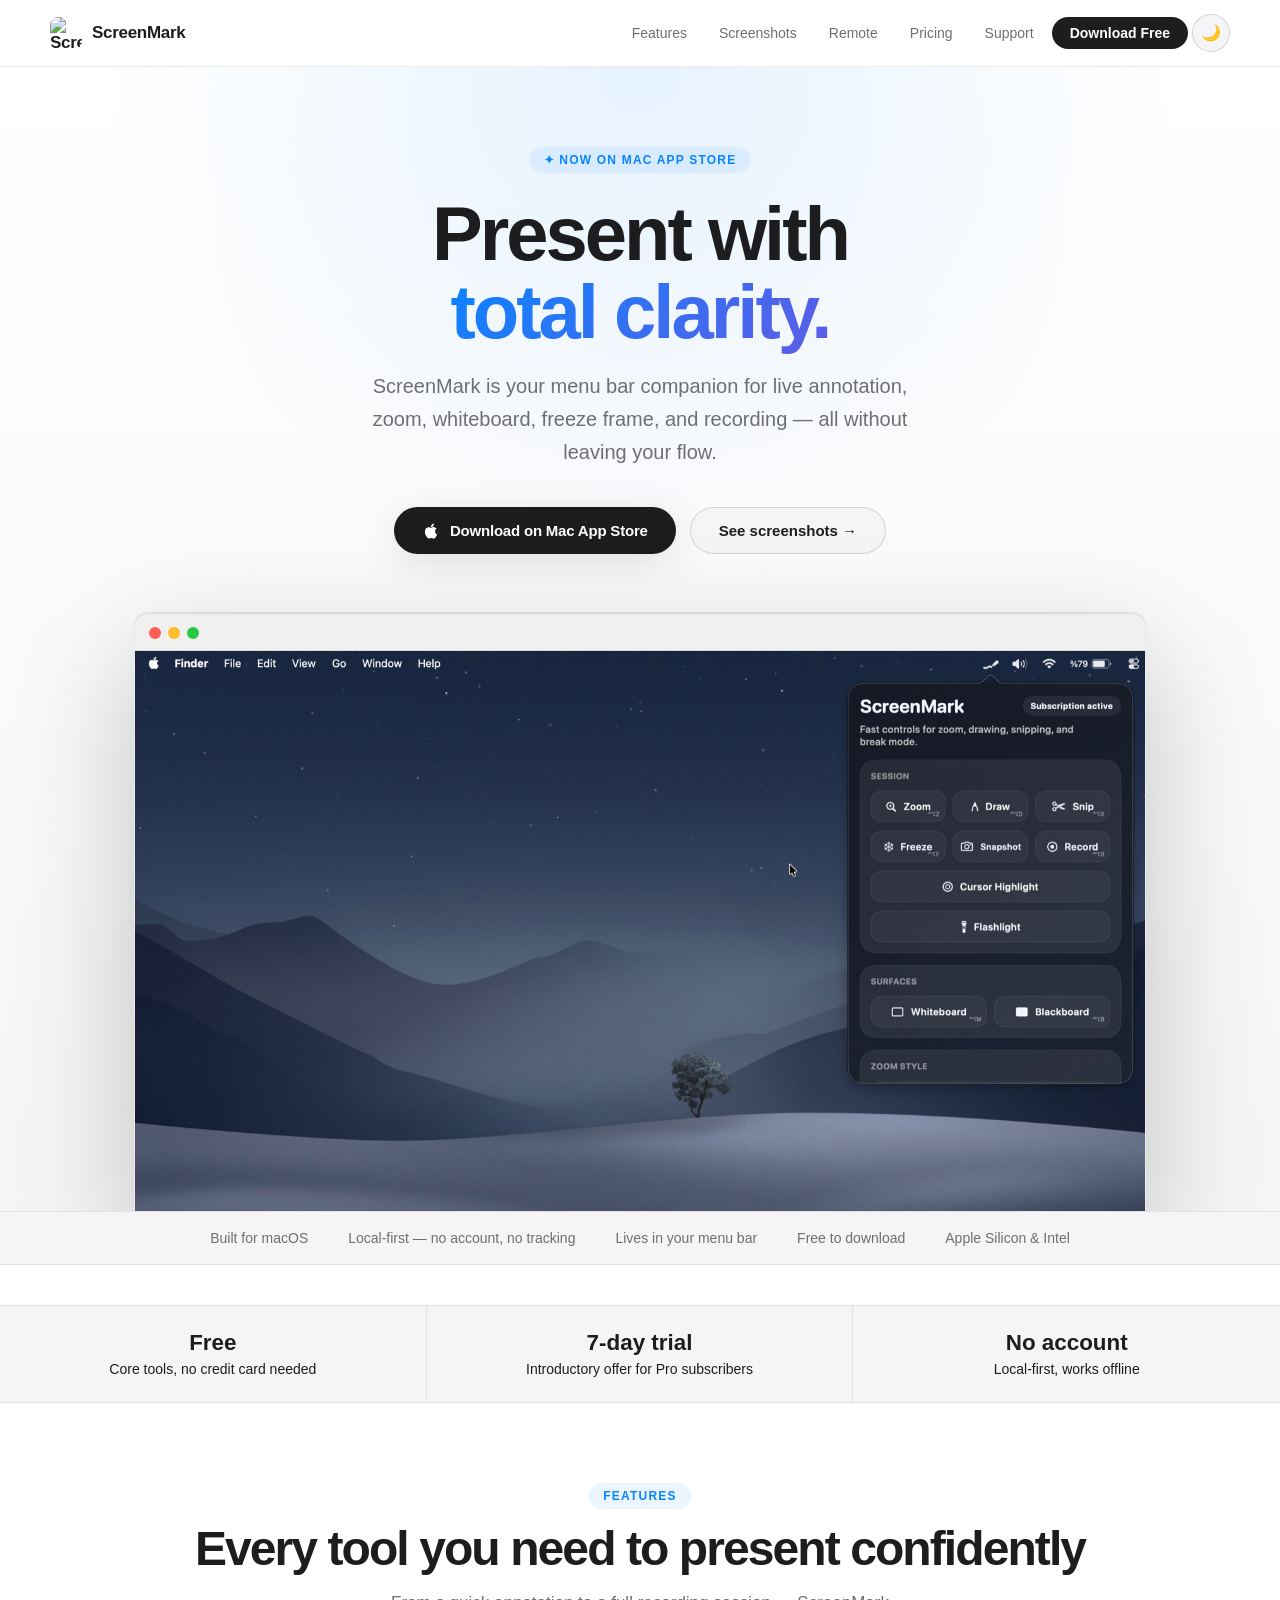
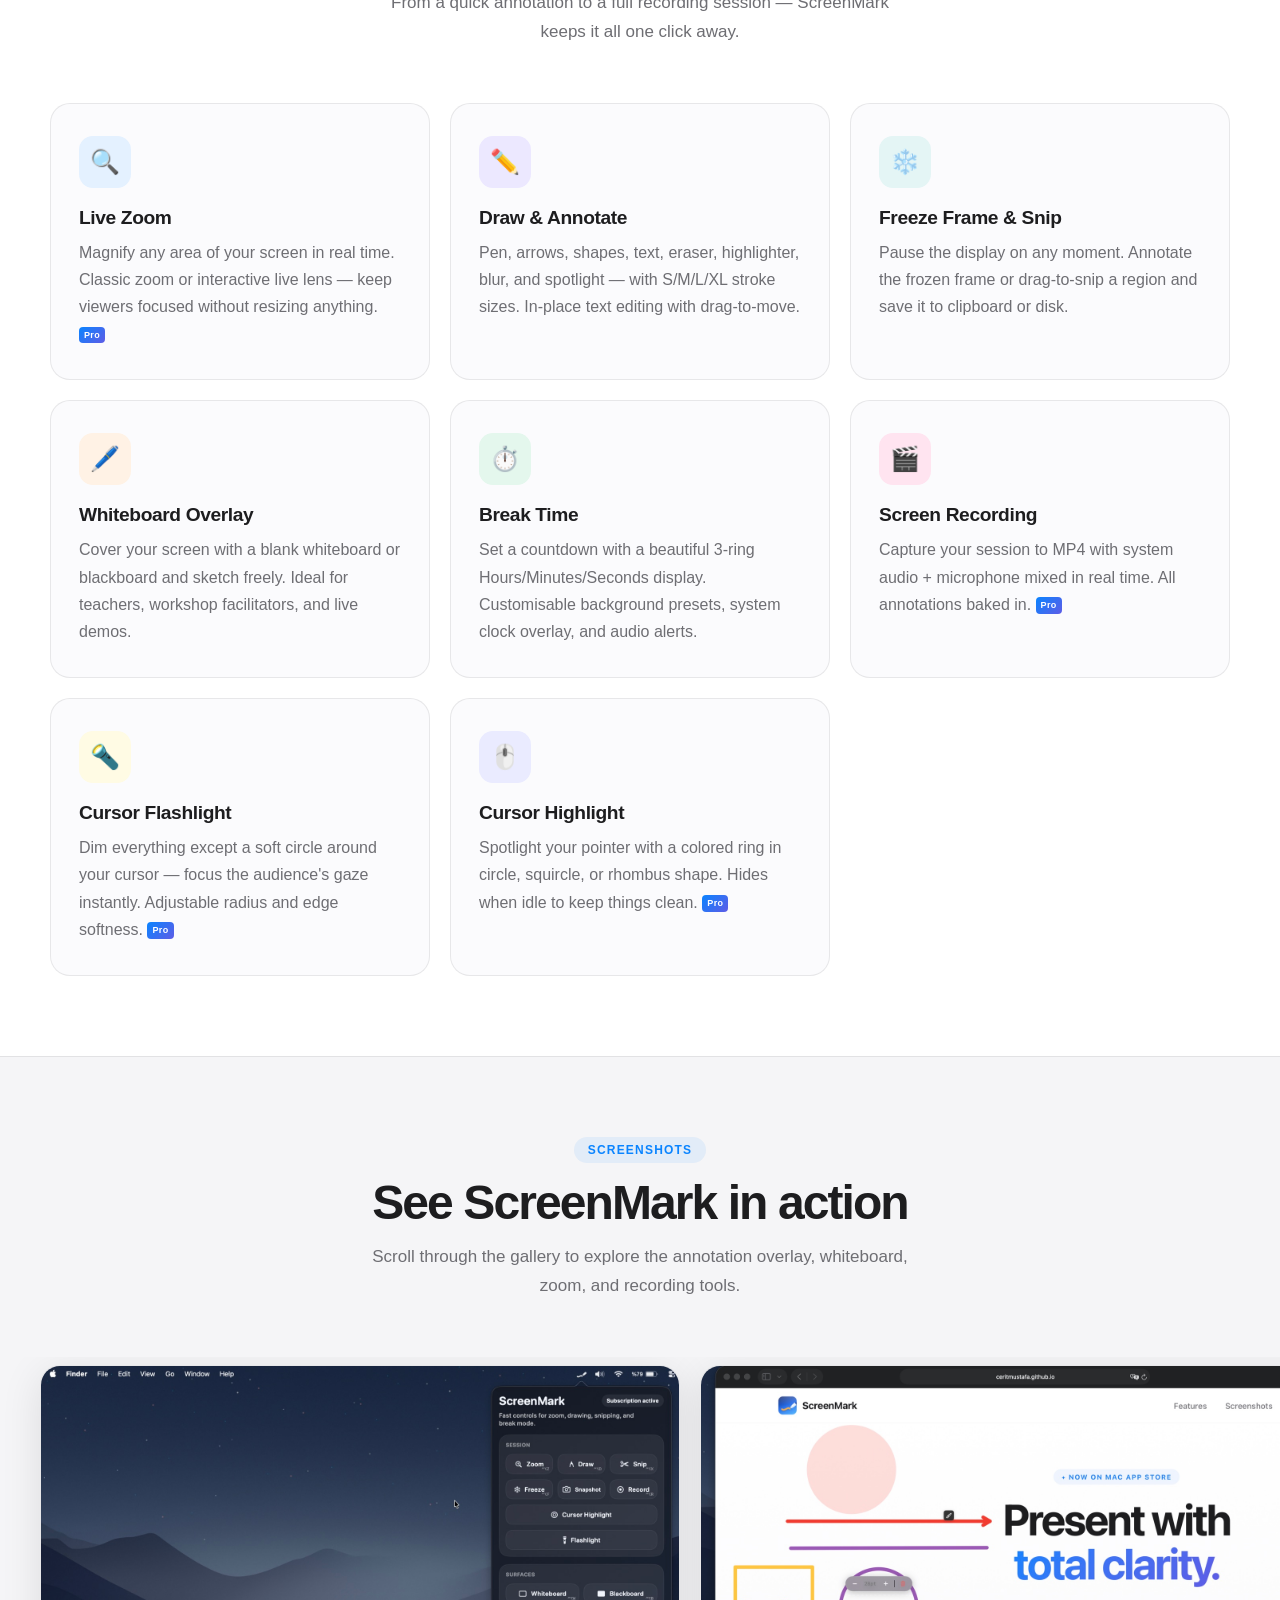
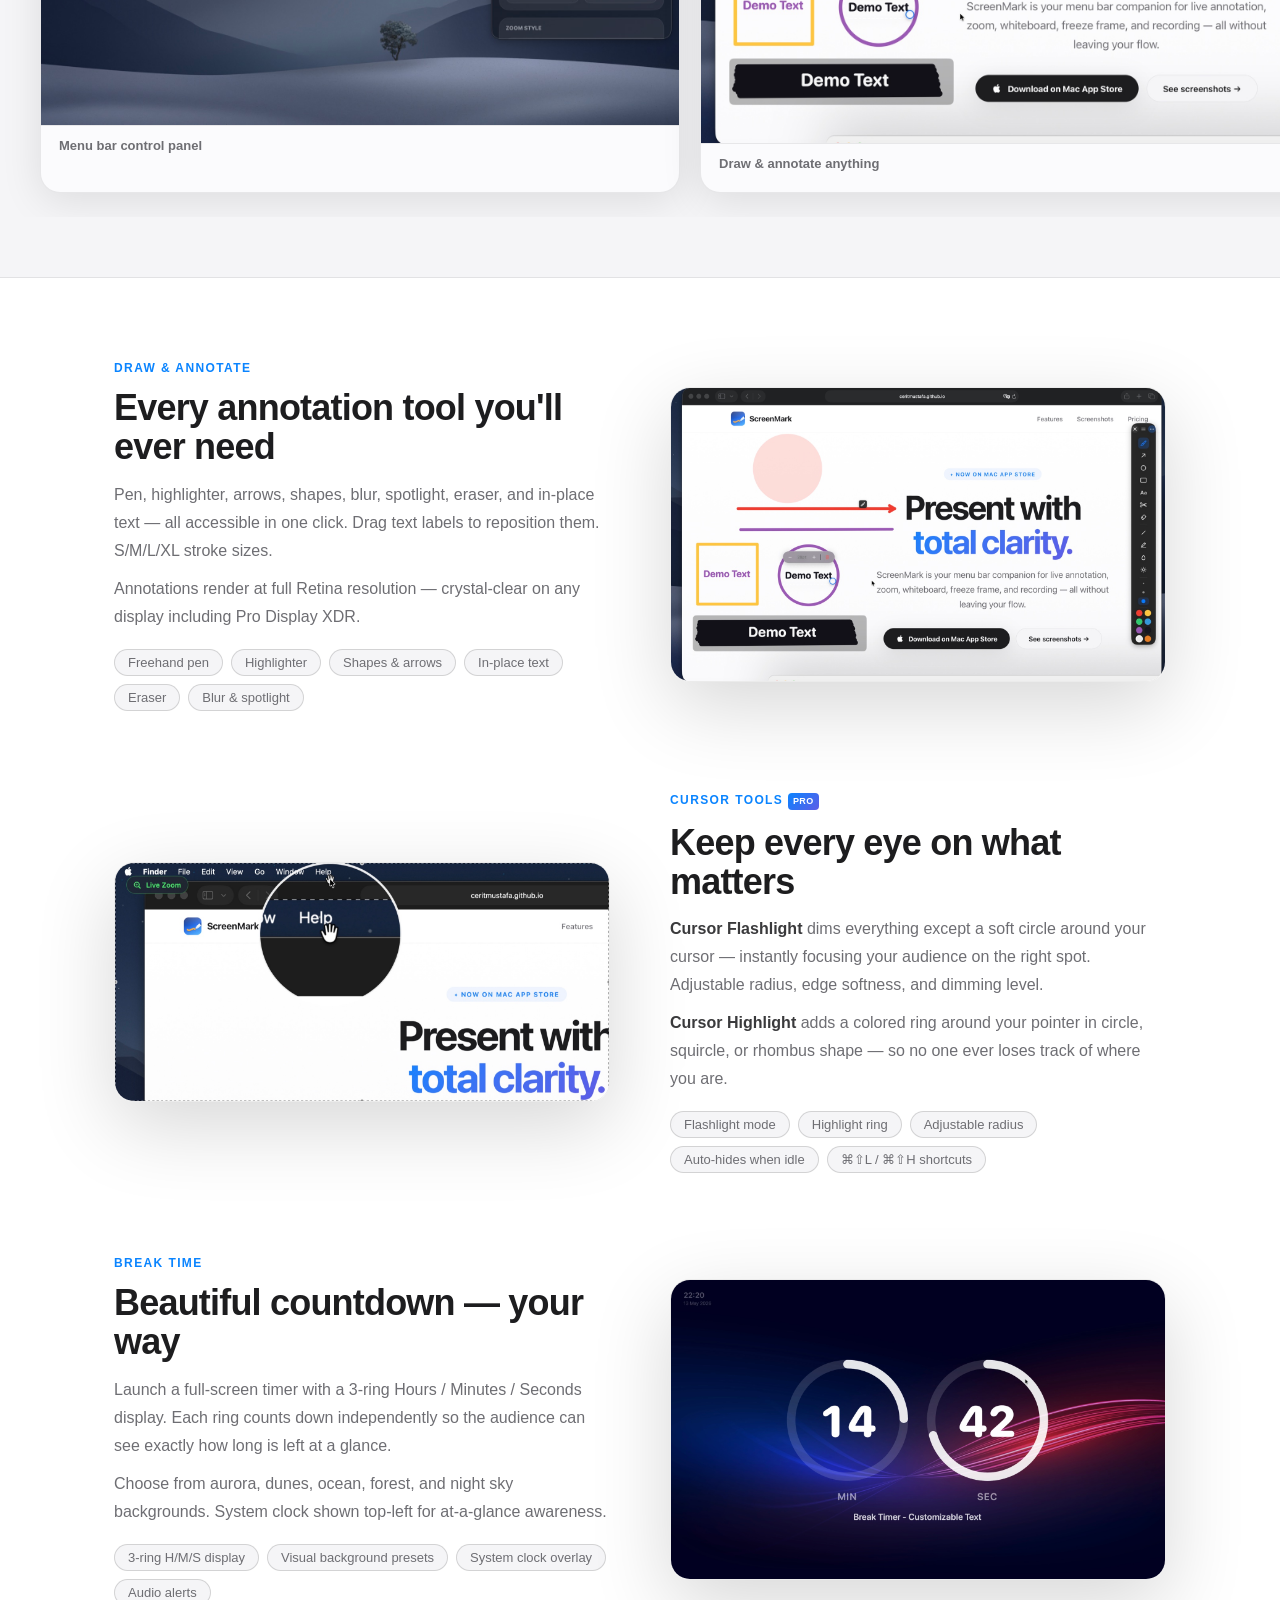
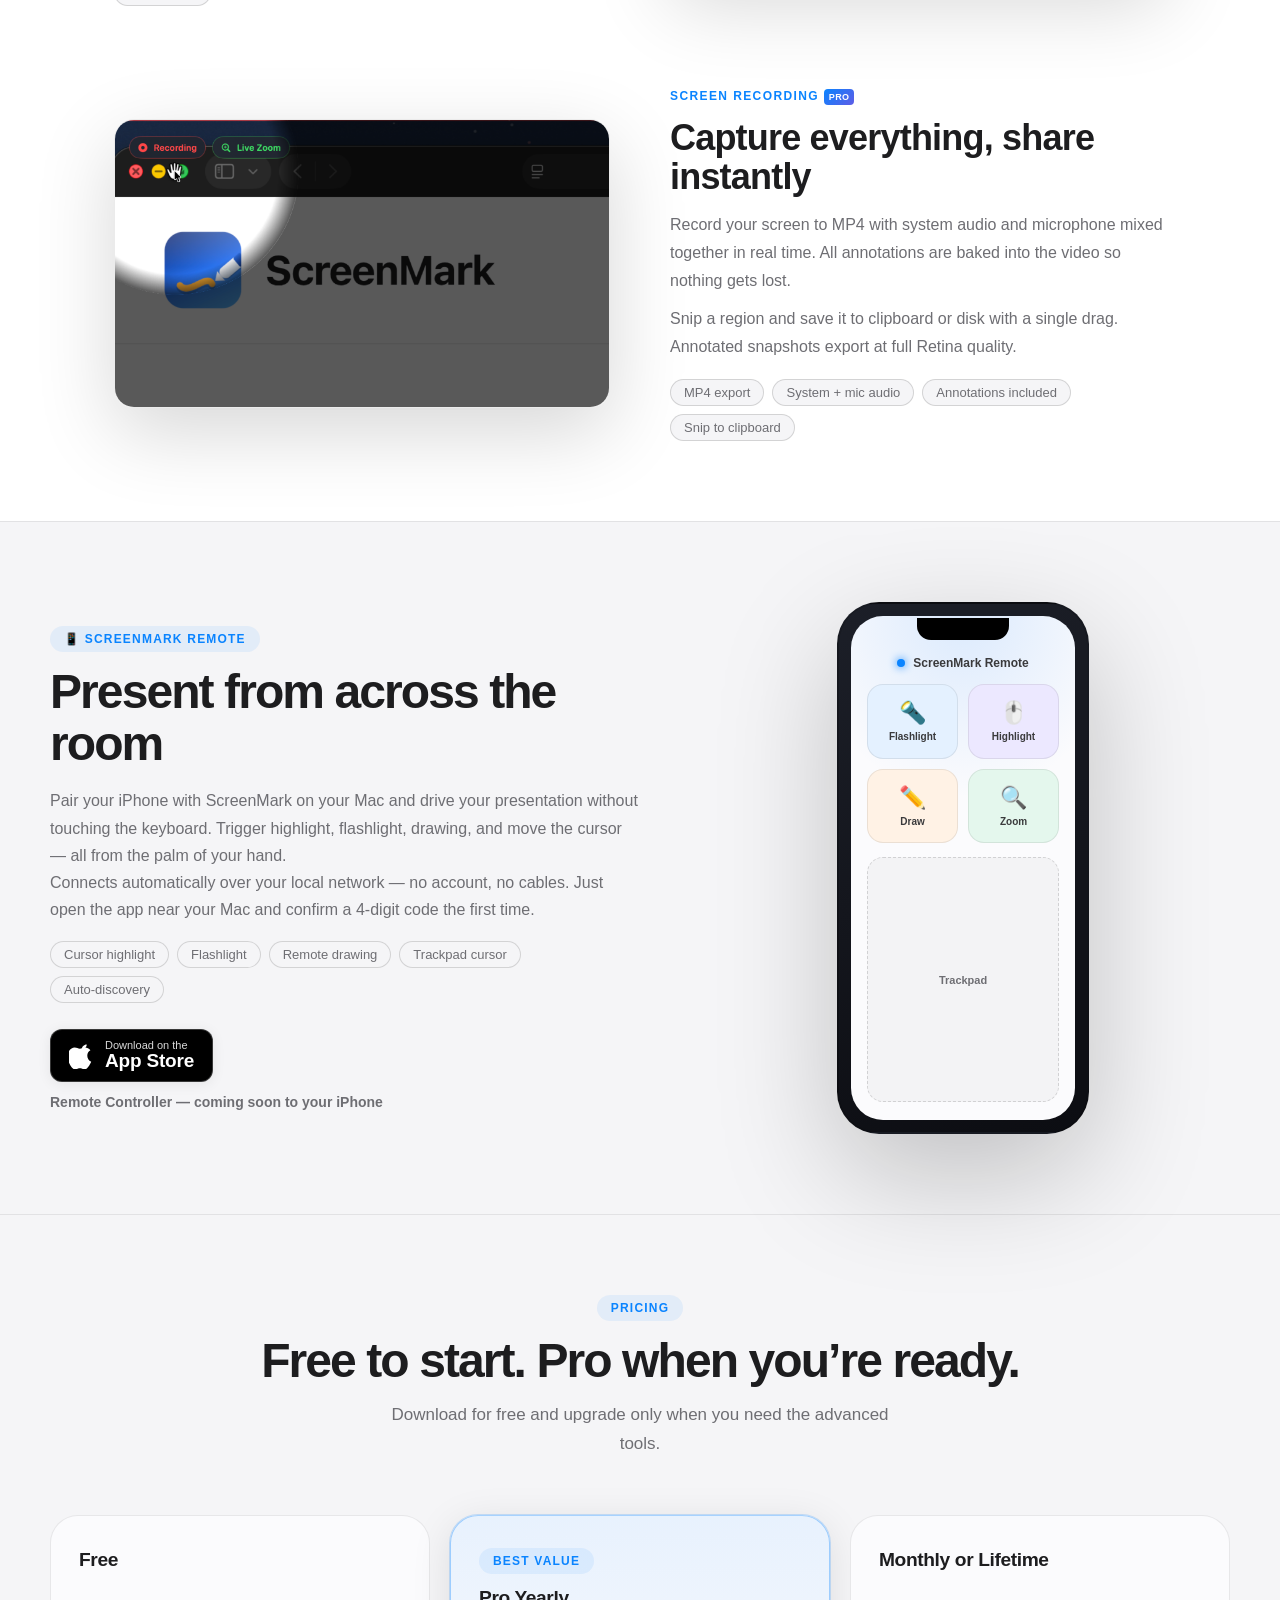
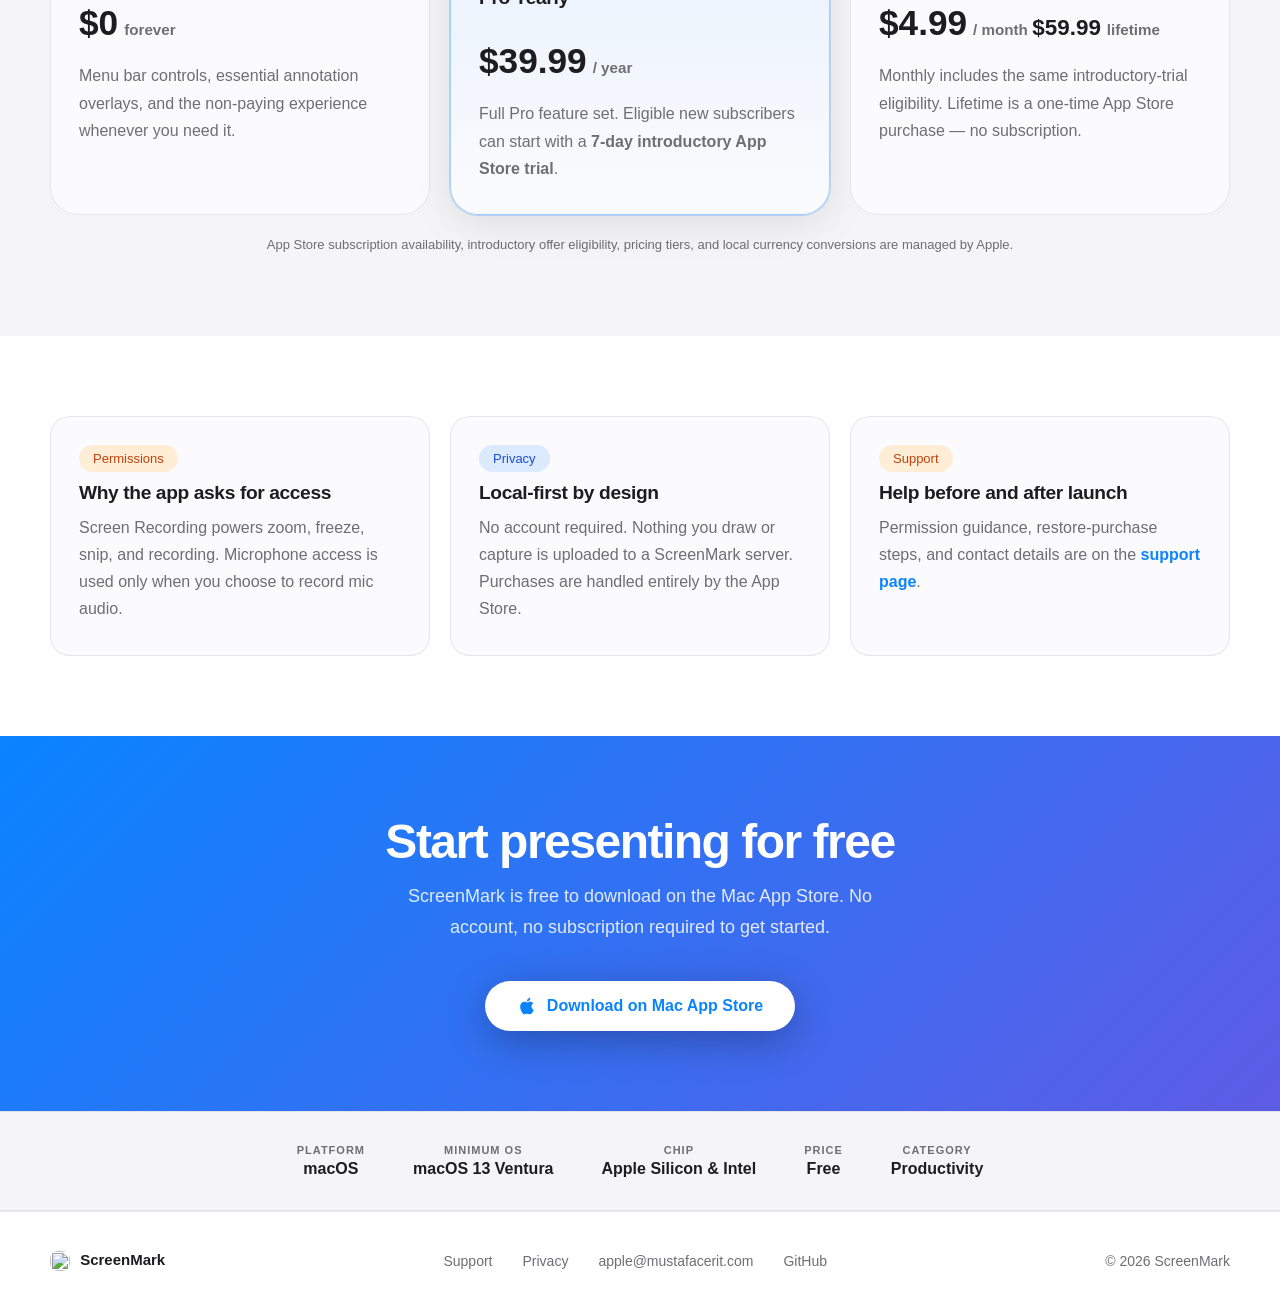
==== commit 118da22b: "Add Remote Controller section with App Store badge and iPhone mockup Co-authored-by: Copilot <223556" ====
--- a/index.html
+++ b/index.html
@@ -36,6 +36,7 @@
       <nav class="nav" aria-label="Primary">
         <a href="#features" class="nav-hide-sm">Features</a>
         <a href="#screenshots" class="nav-hide-sm">Screenshots</a>
+        <a href="#remote" class="nav-hide-sm">Remote</a>
         <a href="#pricing" class="nav-hide-sm">Pricing</a>
         <a href="support/">Support</a>
         <a href="https://apps.apple.com/us/app/screen-mark-draw/id6763122210" target="_blank" rel="noopener" class="appstore-nav">Download Free</a>
@@ -277,6 +278,57 @@
         </div>
         <div class="spotlight-visual">
           <img src="assets/screenshots/record.png" alt="ScreenMark screen recording with Live Zoom active" loading="lazy">
+        </div>
+      </div>
+    </section>
+
+    <!-- ── REMOTE CONTROLLER ── -->
+    <section class="section section-alt section-border-top" id="remote">
+      <div class="shell">
+        <div class="remote-row">
+          <div class="remote-copy">
+            <span class="eyebrow">📱 ScreenMark Remote</span>
+            <h2>Present from across the room</h2>
+            <p>Pair your iPhone with ScreenMark on your Mac and drive your presentation without touching the keyboard. Trigger highlight, flashlight, drawing, and move the cursor — all from the palm of your hand.</p>
+            <p>Connects automatically over your local network — no account, no cables. Just open the app near your Mac and confirm a 4-digit code the first time.</p>
+            <div class="pill-list">
+              <span class="pill">Cursor highlight</span>
+              <span class="pill">Flashlight</span>
+              <span class="pill">Remote drawing</span>
+              <span class="pill">Trackpad cursor</span>
+              <span class="pill">Auto-discovery</span>
+            </div>
+            <div class="remote-cta">
+              <a href="https://apps.apple.com/us/app/screenmark-remote-controller/id6776369714" target="_blank" rel="noopener" class="appstore-badge" aria-label="Download ScreenMark Remote on the App Store">
+                <svg viewBox="0 0 24 24" width="26" height="26" fill="currentColor" aria-hidden="true"><path d="M16.365 1.43c0 1.14-.466 2.23-1.213 3.02-.81.86-2.13 1.52-3.21 1.43-.14-1.09.42-2.25 1.16-3.02.82-.85 2.24-1.49 3.26-1.43zM20.5 17.4c-.6 1.37-.89 1.98-1.66 3.19-1.07 1.69-2.58 3.79-4.45 3.81-1.66.01-2.08-1.08-4.33-1.07-2.25.01-2.72 1.09-4.38 1.08-1.87-.02-3.3-1.92-4.37-3.6-3-4.74-3.31-10.3-1.46-13.26 1.31-2.1 3.38-3.33 5.33-3.33 1.98 0 3.23 1.09 4.86 1.09 1.59 0 2.56-1.09 4.85-1.09 1.73 0 3.57.94 4.88 2.57-4.29 2.35-3.59 8.47.73 10.6z"/></svg>
+                <span class="appstore-badge-text">
+                  <small>Download on the</small>
+                  <strong>App Store</strong>
+                </span>
+              </a>
+              <span class="remote-soon">Remote Controller — coming soon to your iPhone</span>
+            </div>
+          </div>
+          <div class="remote-visual">
+            <div class="iphone">
+              <div class="iphone-notch"></div>
+              <div class="iphone-screen">
+                <div class="rc-header">
+                  <span class="rc-dot"></span>
+                  <span class="rc-title">ScreenMark Remote</span>
+                </div>
+                <div class="rc-grid">
+                  <div class="rc-btn rc-blue">🔦<span>Flashlight</span></div>
+                  <div class="rc-btn rc-purple">🖱️<span>Highlight</span></div>
+                  <div class="rc-btn rc-orange">✏️<span>Draw</span></div>
+                  <div class="rc-btn rc-green">🔍<span>Zoom</span></div>
+                </div>
+                <div class="rc-trackpad">
+                  <span>Trackpad</span>
+                </div>
+              </div>
+            </div>
+          </div>
         </div>
       </div>
     </section>
--- a/assets/site.css
+++ b/assets/site.css
@@ -776,3 +776,111 @@
   flex-shrink: 0;
   object-fit: contain;
 }
+
+/* ── Remote Controller section ── */
+.remote-row {
+  display: grid;
+  grid-template-columns: 1.05fr 0.95fr;
+  gap: 56px;
+  align-items: center;
+}
+.remote-copy h2 { margin: 14px 0 18px; }
+.remote-cta {
+  display: flex;
+  flex-direction: column;
+  align-items: flex-start;
+  gap: 12px;
+  margin-top: 26px;
+}
+.appstore-badge {
+  display: inline-flex;
+  align-items: center;
+  gap: 10px;
+  padding: 9px 18px;
+  background: #000;
+  color: #fff;
+  border-radius: 12px;
+  border: 1px solid rgba(255,255,255,0.22);
+  text-decoration: none;
+  transition: transform .15s ease, box-shadow .15s ease;
+  box-shadow: var(--shadow-sm);
+}
+.appstore-badge:hover { transform: translateY(-2px); box-shadow: var(--shadow-md); }
+.appstore-badge-text { display: flex; flex-direction: column; line-height: 1.1; }
+.appstore-badge-text small { font-size: 11px; opacity: .85; }
+.appstore-badge-text strong { font-size: 19px; font-weight: 600; letter-spacing: -.01em; }
+.remote-soon {
+  font-size: 14px;
+  font-weight: 600;
+  color: var(--muted);
+}
+
+/* iPhone mockup */
+.remote-visual { display: flex; justify-content: center; }
+.iphone {
+  position: relative;
+  width: 252px;
+  aspect-ratio: 9 / 19;
+  background: linear-gradient(160deg, #1c1f28, #0c0d12);
+  border-radius: 42px;
+  padding: 12px;
+  border: 2px solid var(--line-strong);
+  box-shadow: var(--shadow-xl);
+}
+.iphone-notch {
+  position: absolute;
+  top: 14px; left: 50%; transform: translateX(-50%);
+  width: 92px; height: 22px;
+  background: #000;
+  border-radius: 0 0 14px 14px;
+  z-index: 2;
+}
+.iphone-screen {
+  height: 100%;
+  border-radius: 32px;
+  background: radial-gradient(120% 60% at 50% 0%, rgba(76,157,255,0.18), transparent 60%), var(--surface);
+  padding: 40px 16px 18px;
+  display: flex;
+  flex-direction: column;
+  gap: 14px;
+  overflow: hidden;
+}
+.rc-header { display: flex; align-items: center; gap: 8px; justify-content: center; }
+.rc-dot { width: 8px; height: 8px; border-radius: 50%; background: var(--accent); box-shadow: 0 0 8px var(--accent); }
+.rc-title { font-size: 12px; font-weight: 700; color: var(--ink-soft); }
+.rc-grid { display: grid; grid-template-columns: 1fr 1fr; gap: 10px; }
+.rc-btn {
+  display: flex;
+  flex-direction: column;
+  align-items: center;
+  justify-content: center;
+  gap: 5px;
+  aspect-ratio: 1 / 0.82;
+  border-radius: 16px;
+  font-size: 22px;
+  border: 1px solid var(--line);
+}
+.rc-btn span { font-size: 10px; font-weight: 600; color: var(--ink-soft); }
+.rc-blue   { background: var(--tint-blue); }
+.rc-purple { background: var(--tint-purple); }
+.rc-orange { background: var(--tint-orange); }
+.rc-green  { background: var(--tint-green); }
+.rc-trackpad {
+  margin-top: auto;
+  flex: 1;
+  min-height: 70px;
+  border-radius: 16px;
+  border: 1px dashed var(--line-strong);
+  background: rgba(127,127,127,0.06);
+  display: flex;
+  align-items: center;
+  justify-content: center;
+  font-size: 11px;
+  font-weight: 600;
+  color: var(--muted);
+}
+
+@media (max-width: 820px) {
+  .remote-row { grid-template-columns: 1fr; gap: 40px; }
+  .remote-visual { order: -1; }
+}
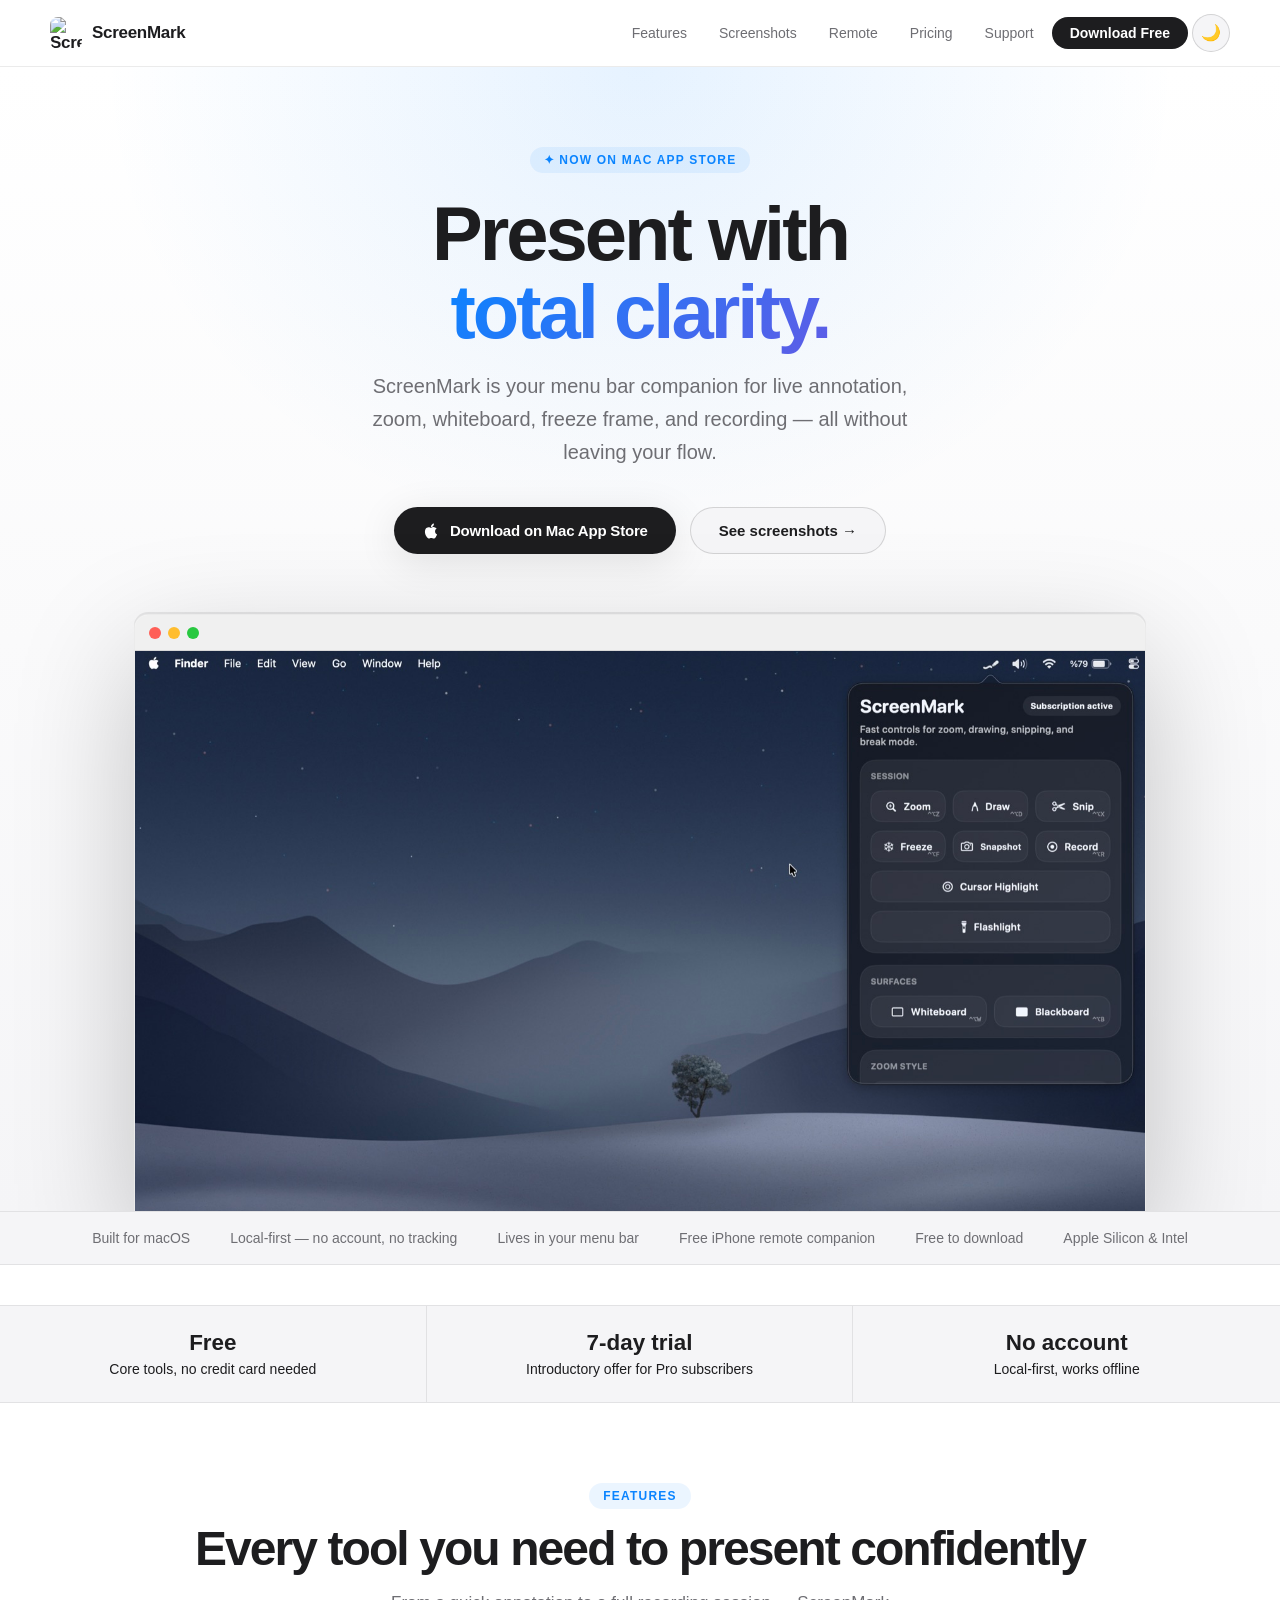
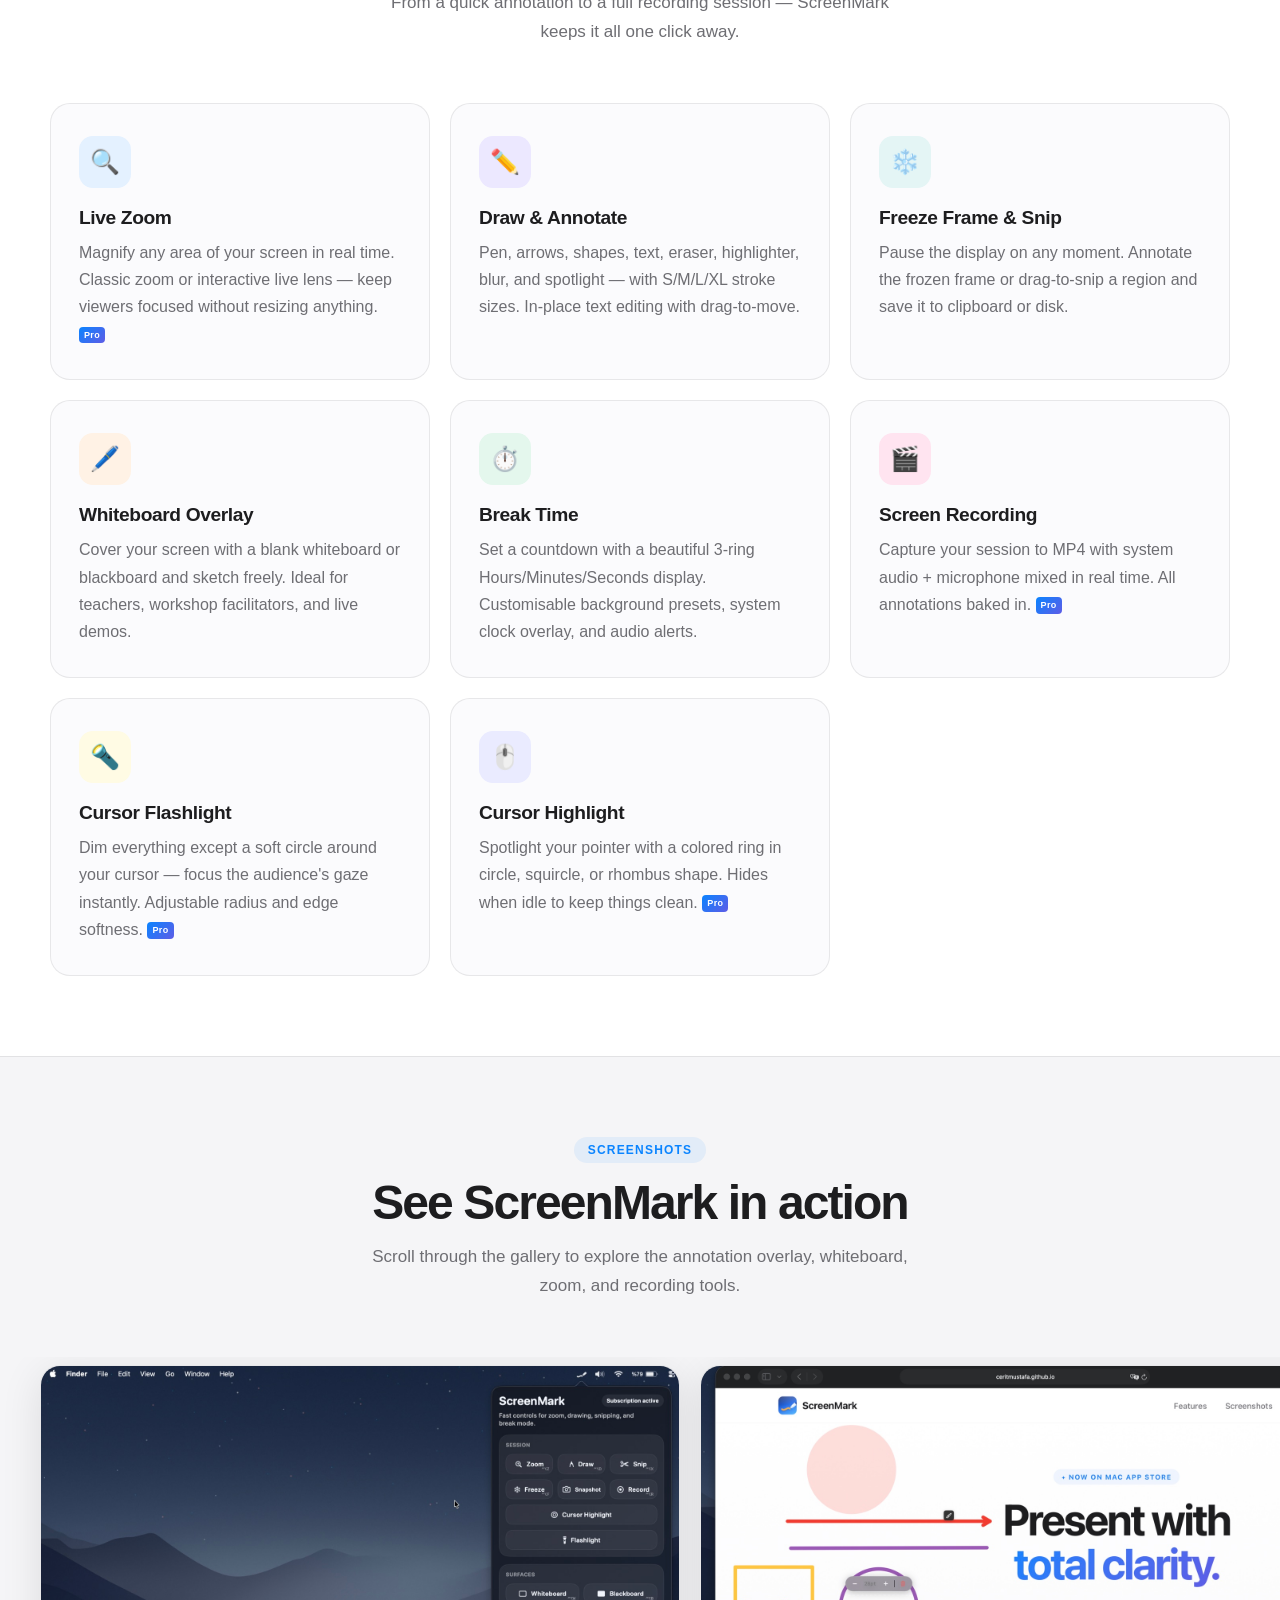
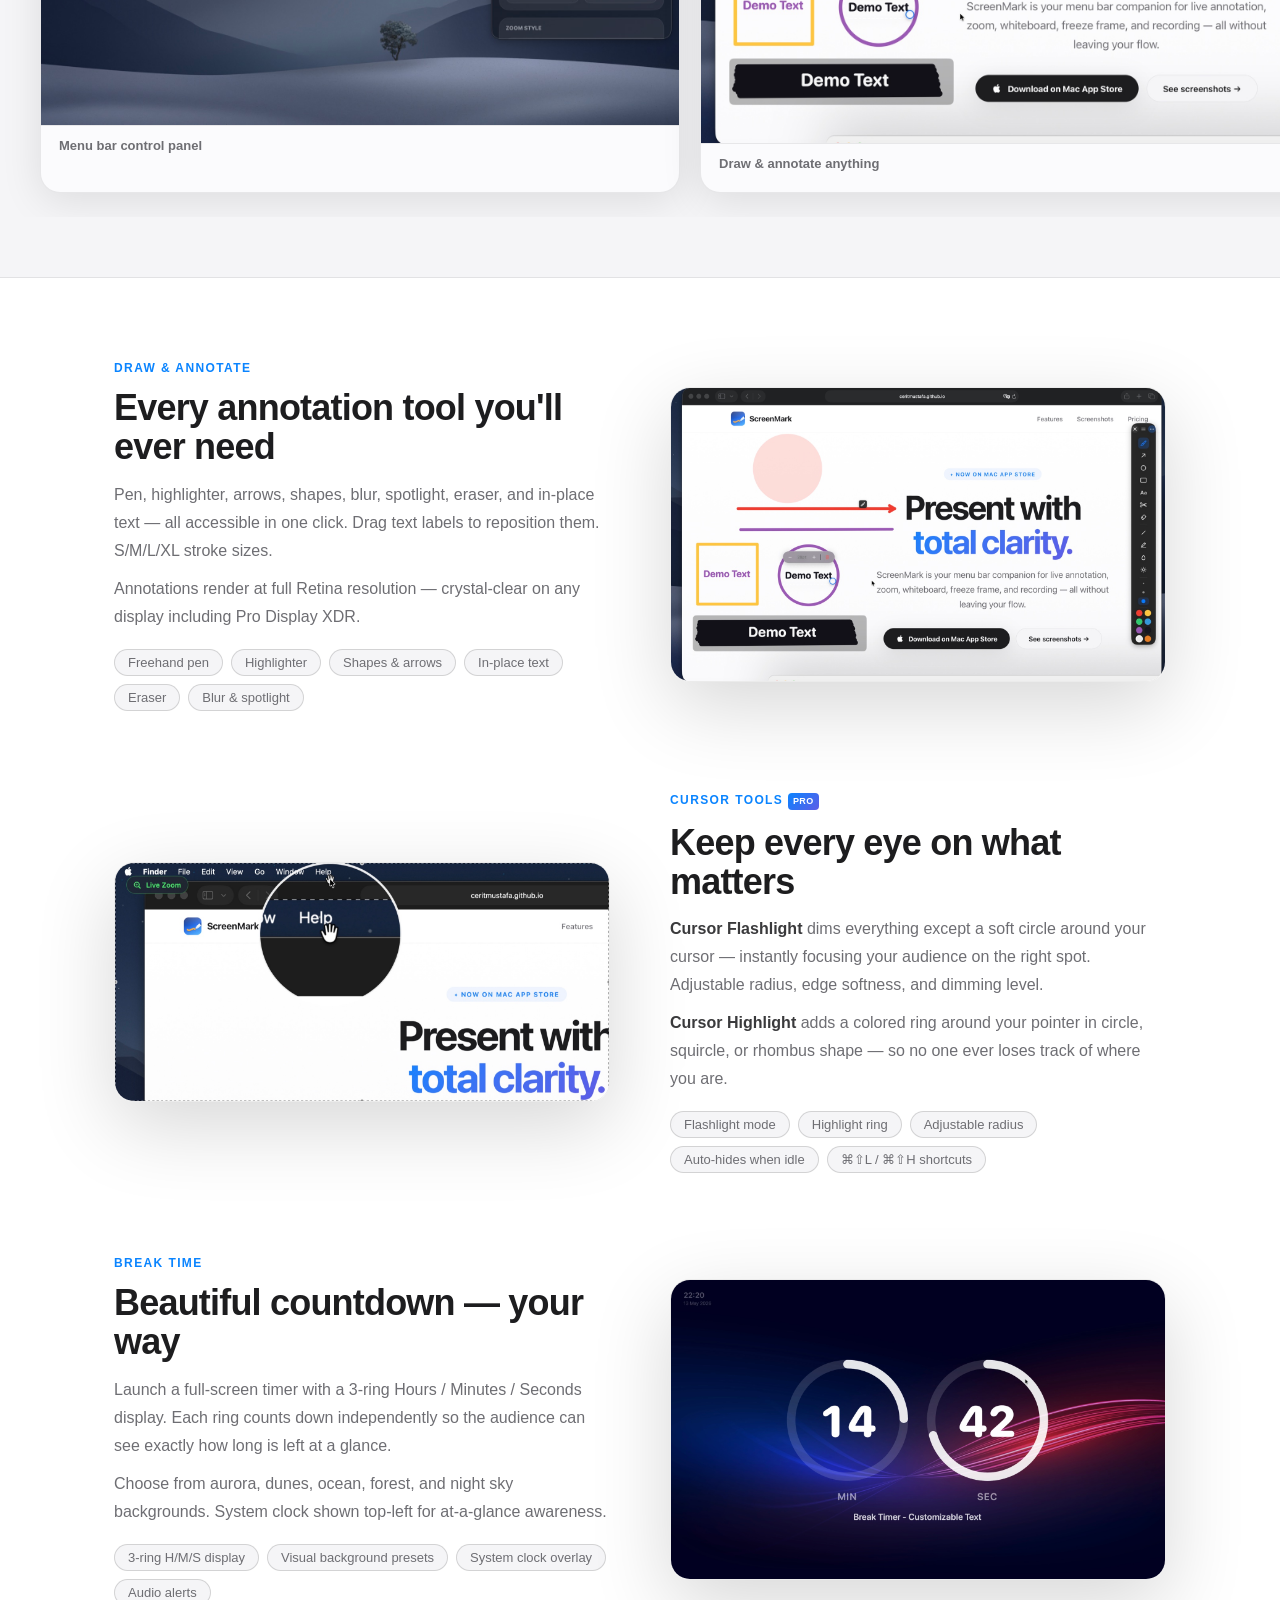
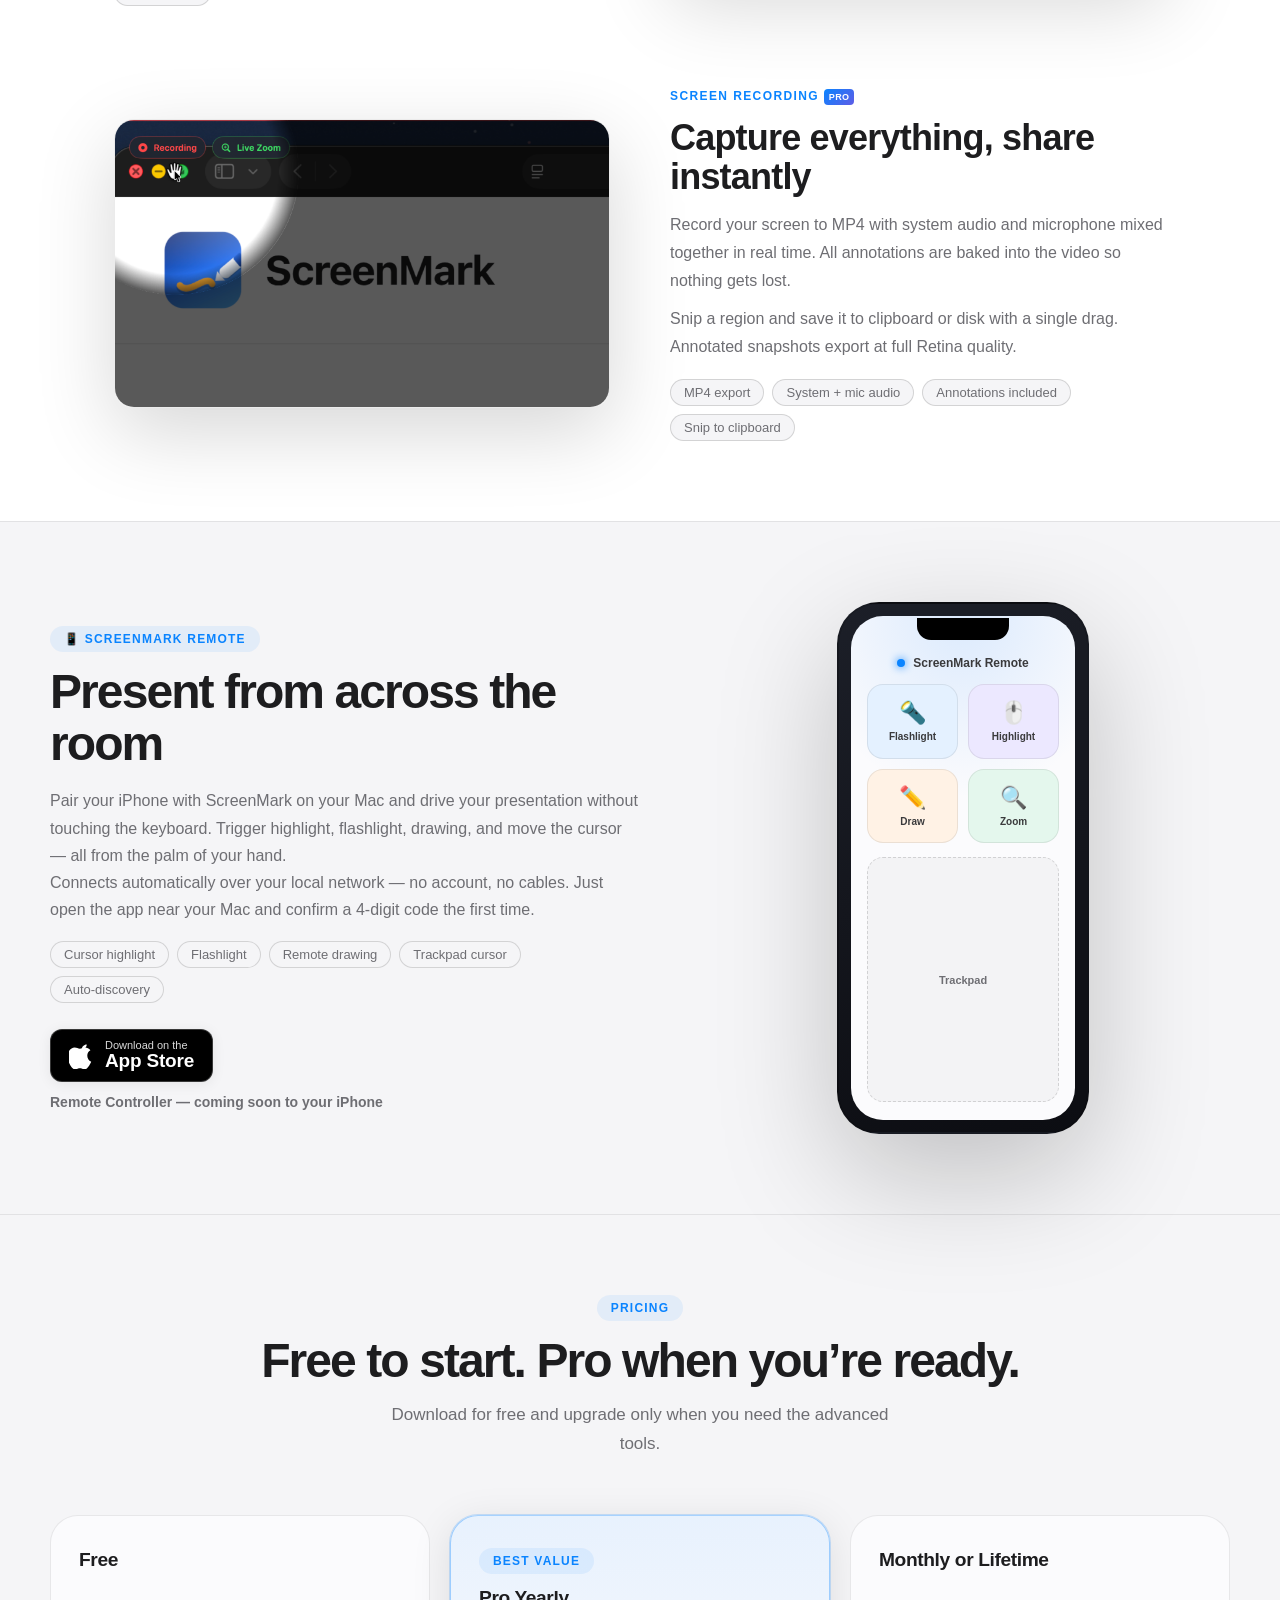
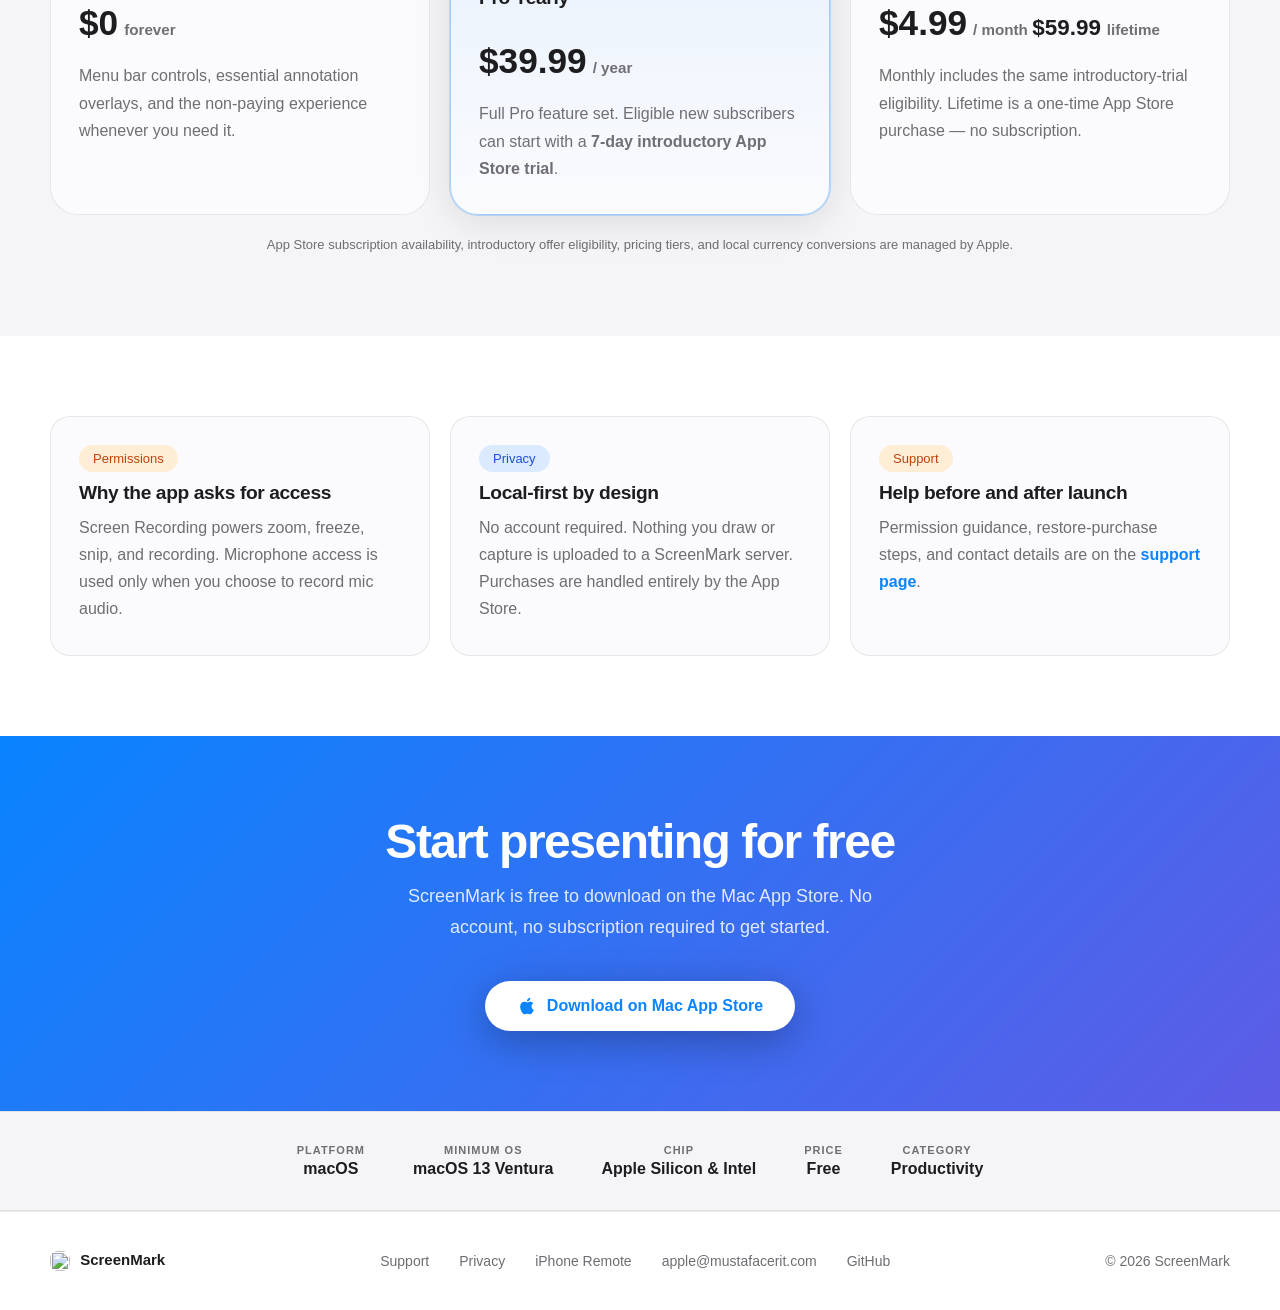
==== commit 15b23429: "Add ScreenMark Remote iPhone companion coverage - Homepage: iPhone Companion section, App Store link" ====
--- a/index.html
+++ b/index.html
@@ -4,10 +4,10 @@
   <meta charset="utf-8">
   <meta name="viewport" content="width=device-width, initial-scale=1">
   <title>ScreenMark – Present, Annotate &amp; Zoom</title>
-  <meta name="description" content="ScreenMark is a macOS menu bar app for live screen annotation, zoom, whiteboard overlay, freeze frame, and recording. Perfect for teachers, presenters, and developers.">
+  <meta name="description" content="ScreenMark is a macOS menu bar app for live screen annotation, zoom, whiteboard overlay, freeze frame, and recording — with a free iPhone remote companion. Perfect for teachers, presenters, and developers.">
   <meta property="og:type" content="website">
   <meta property="og:title" content="ScreenMark – Present, Annotate &amp; Zoom">
-  <meta property="og:description" content="A macOS menu bar app for live screen annotation, zoom, whiteboard, freeze frame, and recording.">
+  <meta property="og:description" content="A macOS menu bar app for live screen annotation, zoom, whiteboard, freeze frame, and recording — plus a free iPhone remote companion.">
   <meta property="og:image" content="assets/app-icon.png">
   <meta name="theme-color" content="#0a0b0f" media="(prefers-color-scheme: dark)">
   <meta name="theme-color" content="#ffffff" media="(prefers-color-scheme: light)">
@@ -84,6 +84,7 @@
       <div class="proof-item">Built for macOS</div>
       <div class="proof-item">Local-first — no account, no tracking</div>
       <div class="proof-item">Lives in your menu bar</div>
+      <div class="proof-item">Free iPhone remote companion</div>
       <div class="proof-item">Free to download</div>
       <div class="proof-item">Apple Silicon &amp; Intel</div>
     </div>
@@ -430,6 +431,7 @@
       <div class="footer-links">
         <a href="support/">Support</a>
         <a href="privacy/">Privacy</a>
+        <a href="https://apps.apple.com/app/id6776369714" target="_blank" rel="noopener">iPhone Remote</a>
         <a href="mailto:apple@mustafacerit.com">apple@mustafacerit.com</a>
         <a href="https://github.com/ceritmustafa/ScreenMark" target="_blank" rel="noopener">GitHub</a>
       </div>
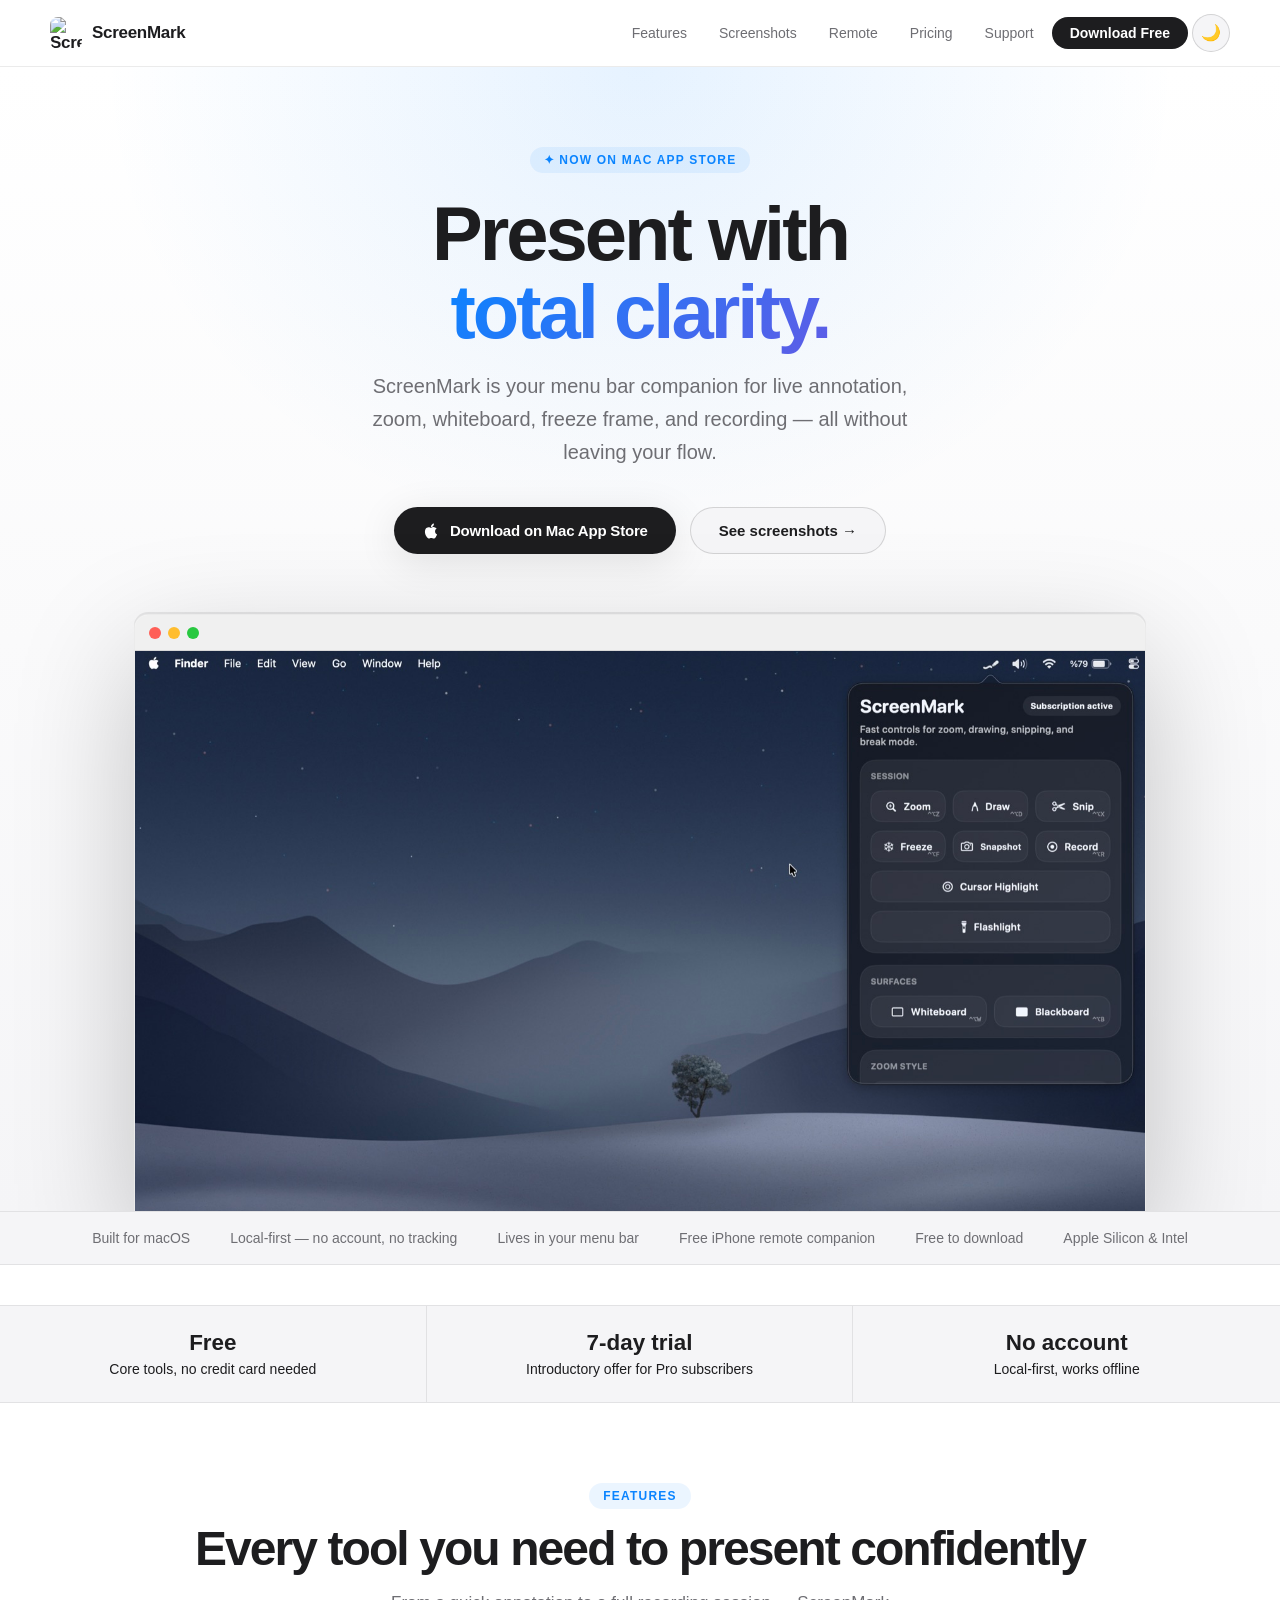
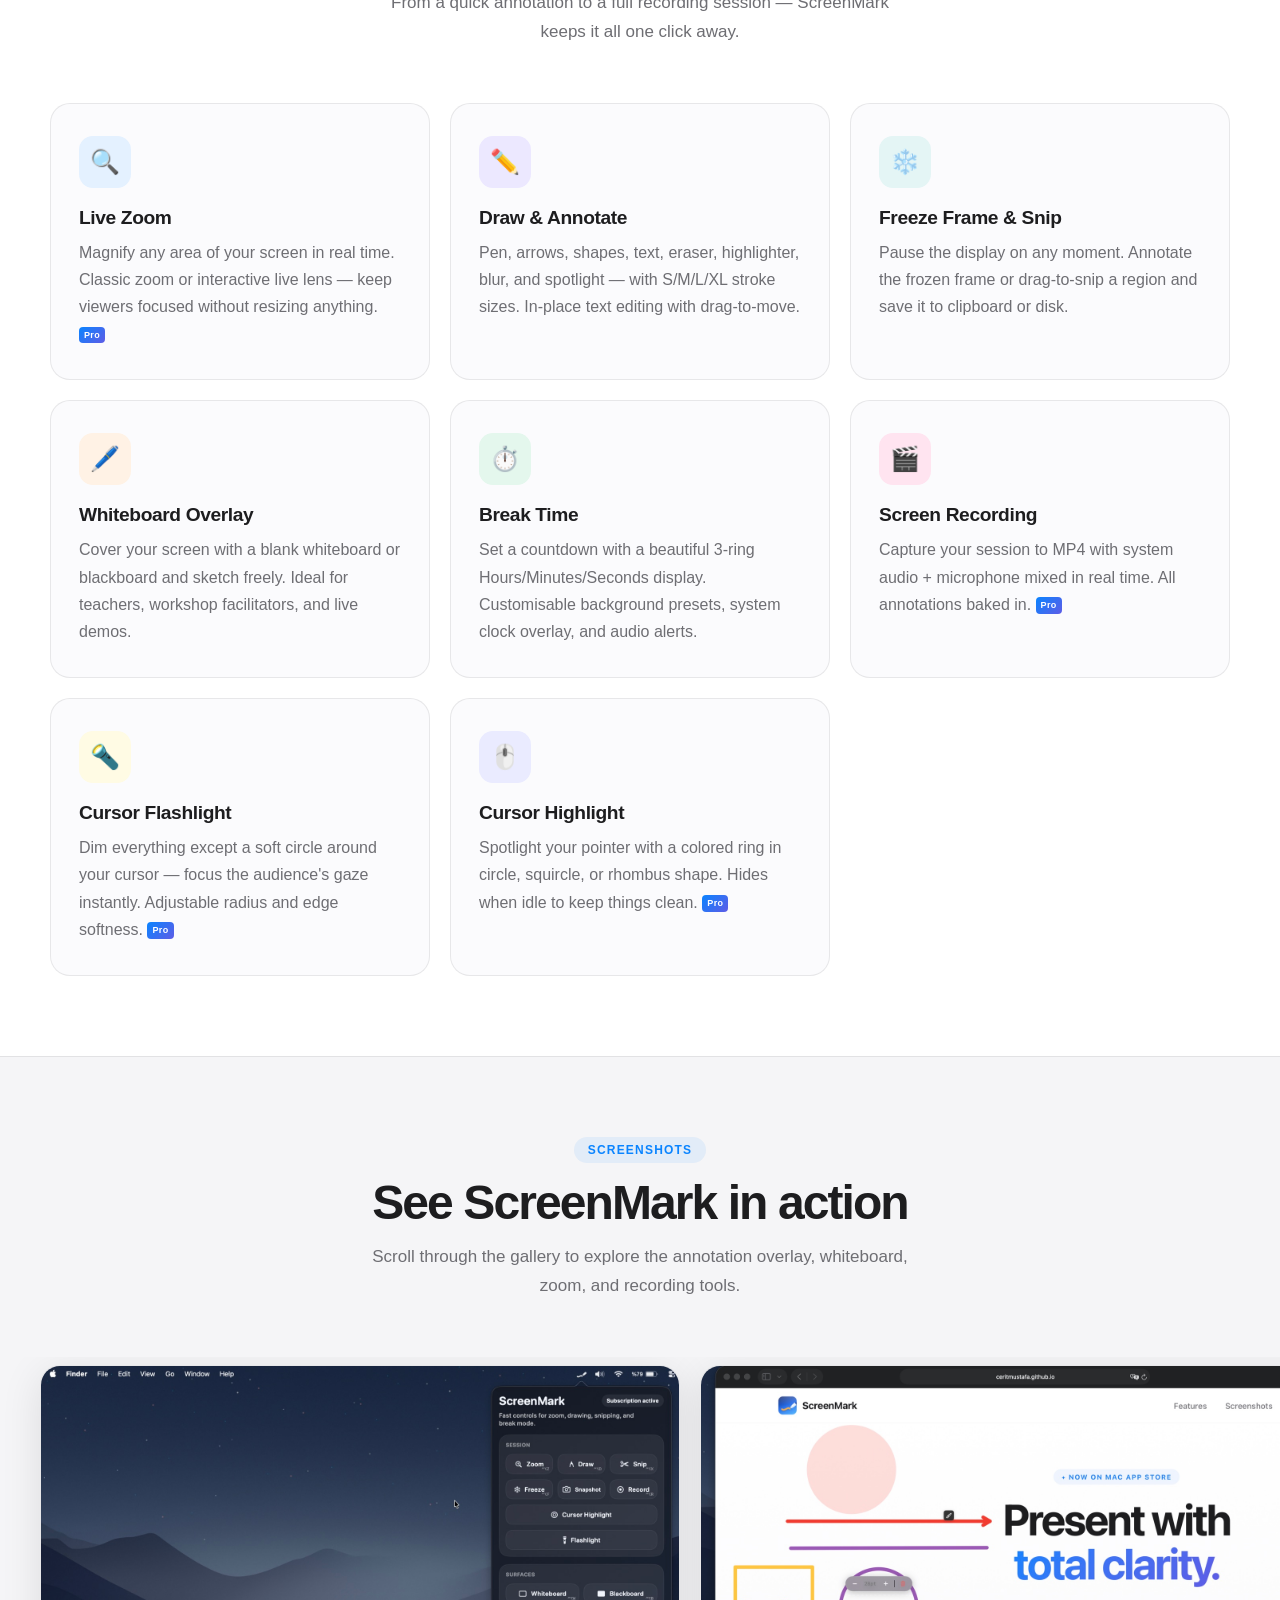
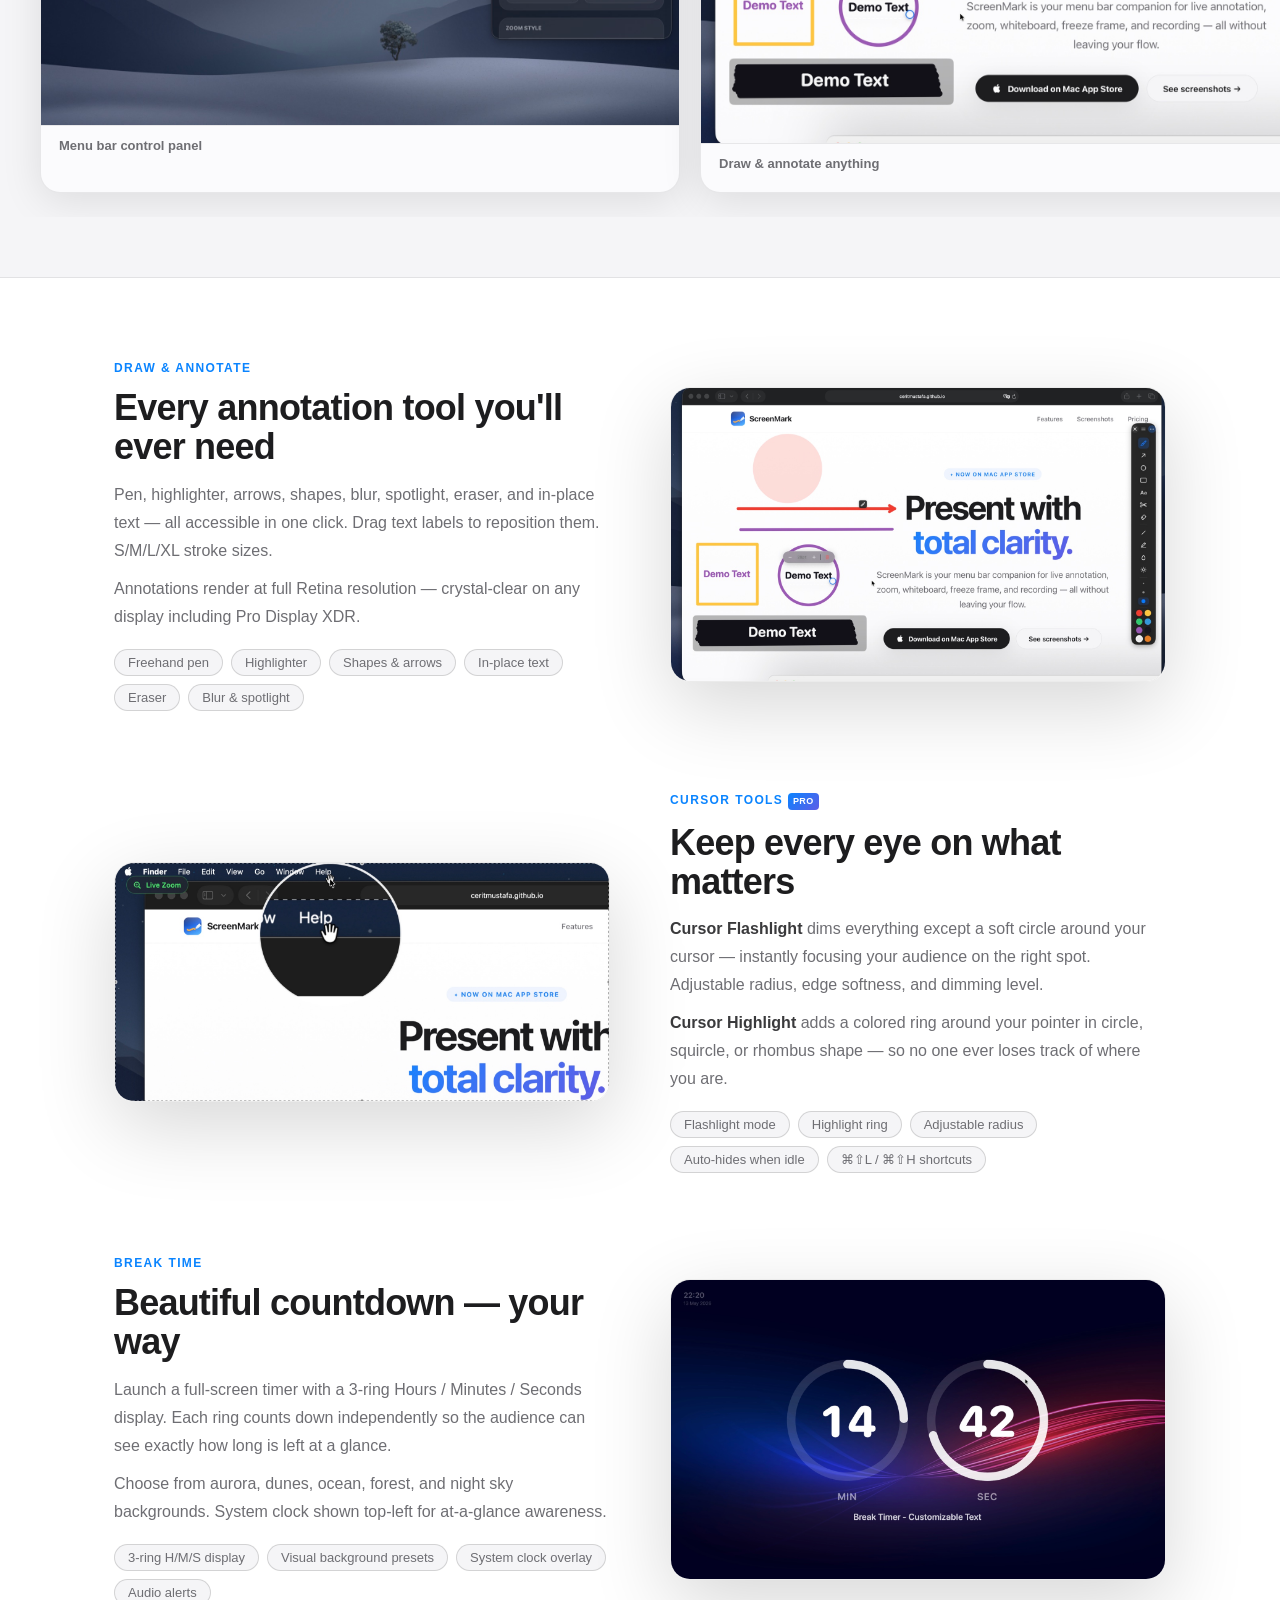
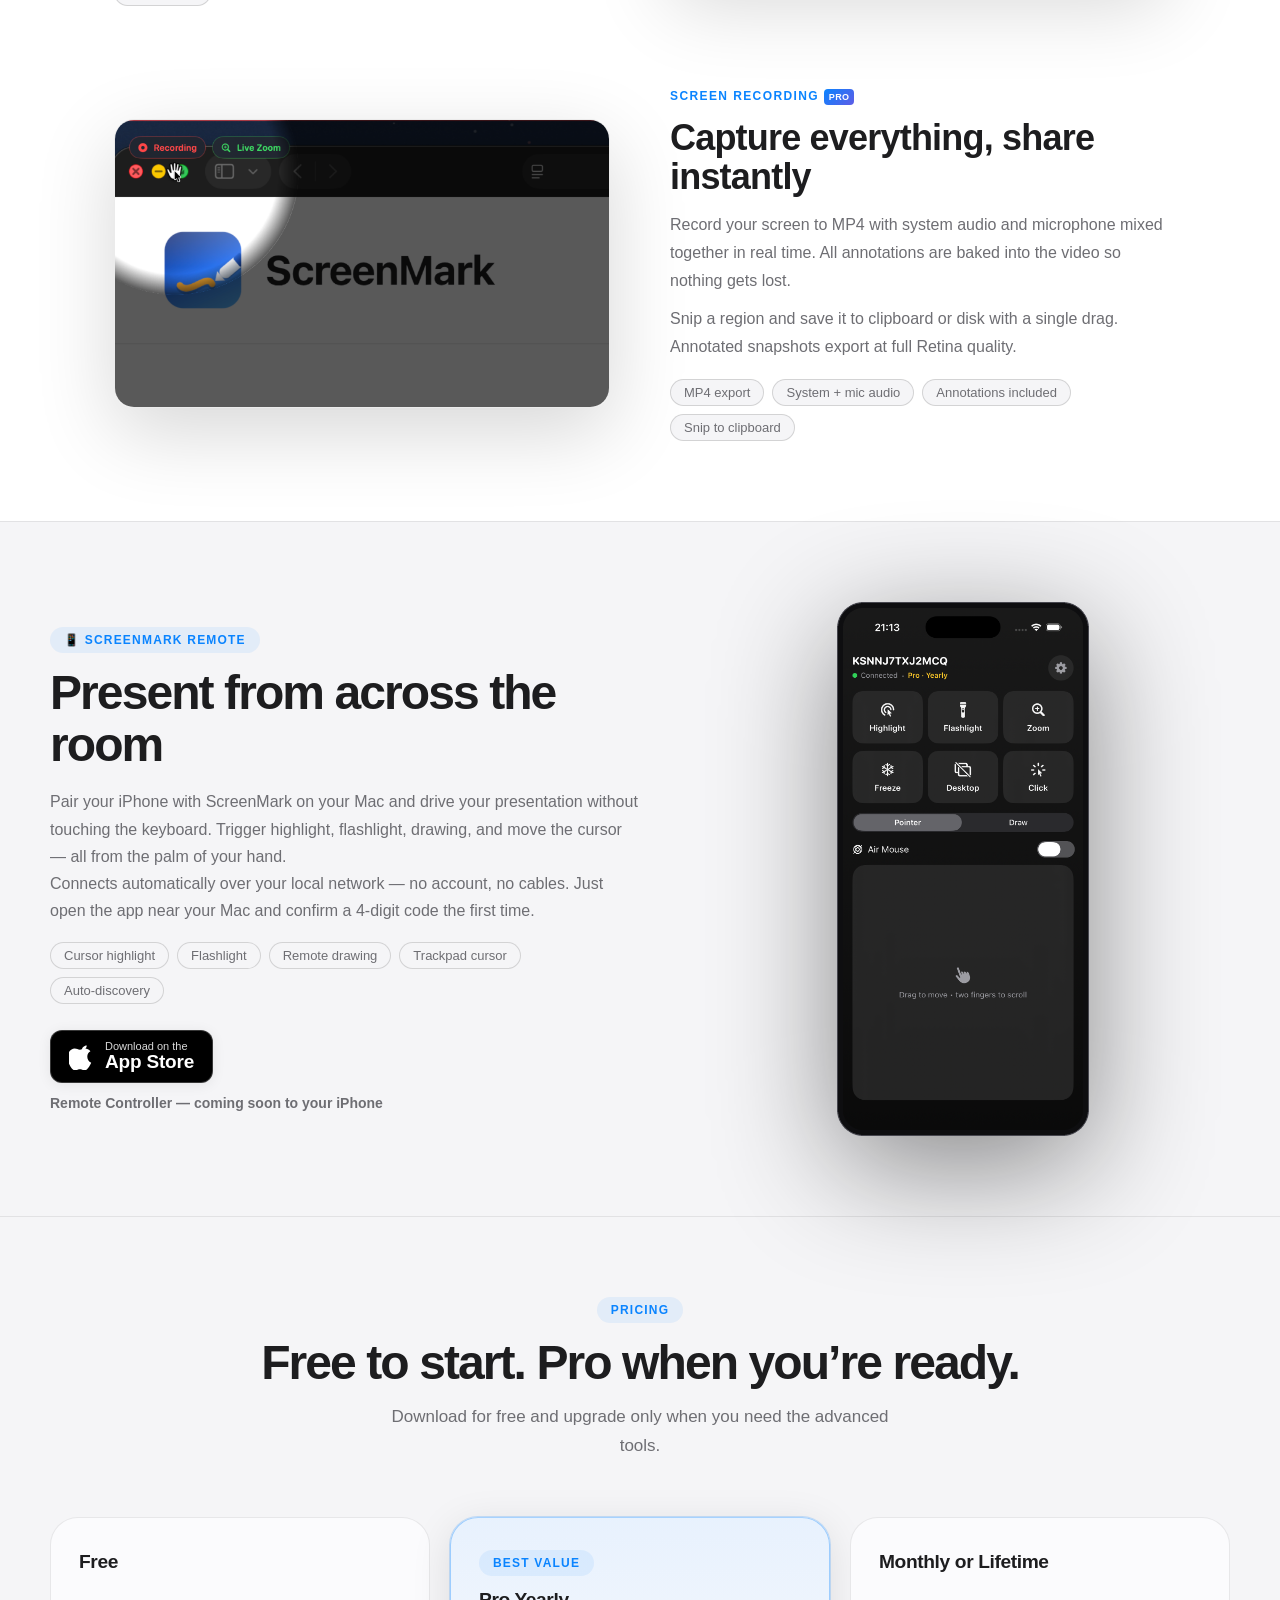
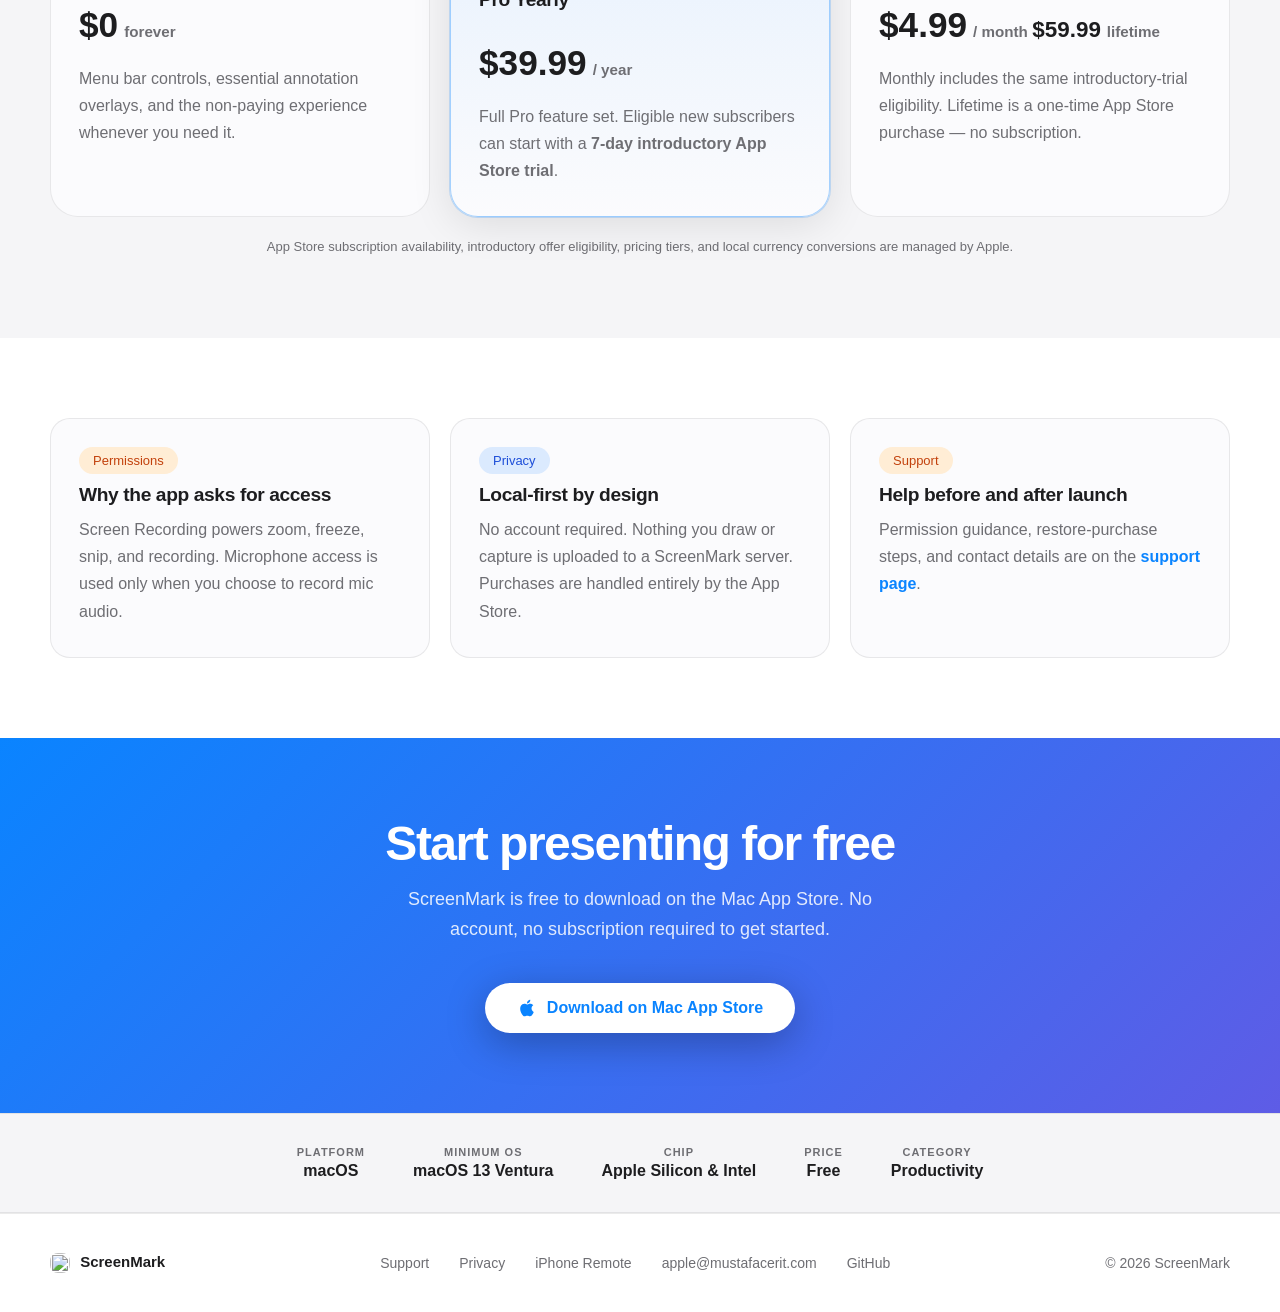
==== commit 06c7e106: "Use real iPhone screenshot in homepage Remote section Replace the CSS iPhone mockup with the generat" ====
--- a/index.html
+++ b/index.html
@@ -311,24 +311,9 @@
             </div>
           </div>
           <div class="remote-visual">
-            <div class="iphone">
-              <div class="iphone-notch"></div>
-              <div class="iphone-screen">
-                <div class="rc-header">
-                  <span class="rc-dot"></span>
-                  <span class="rc-title">ScreenMark Remote</span>
-                </div>
-                <div class="rc-grid">
-                  <div class="rc-btn rc-blue">🔦<span>Flashlight</span></div>
-                  <div class="rc-btn rc-purple">🖱️<span>Highlight</span></div>
-                  <div class="rc-btn rc-orange">✏️<span>Draw</span></div>
-                  <div class="rc-btn rc-green">🔍<span>Zoom</span></div>
-                </div>
-                <div class="rc-trackpad">
-                  <span>Trackpad</span>
-                </div>
-              </div>
-            </div>
+            <img src="assets/screenshots/remote.png"
+                 alt="ScreenMark Remote running on an iPhone, showing highlight, flashlight, zoom, and drawing controls"
+                 class="remote-shot" loading="lazy" width="252">
           </div>
         </div>
       </div>
--- a/assets/site.css
+++ b/assets/site.css
@@ -817,6 +817,12 @@
 
 /* iPhone mockup */
 .remote-visual { display: flex; justify-content: center; }
+.remote-shot {
+  width: 252px;
+  max-width: 80%;
+  height: auto;
+  filter: drop-shadow(0 30px 60px rgba(0,0,0,0.45));
+}
 .iphone {
   position: relative;
   width: 252px;
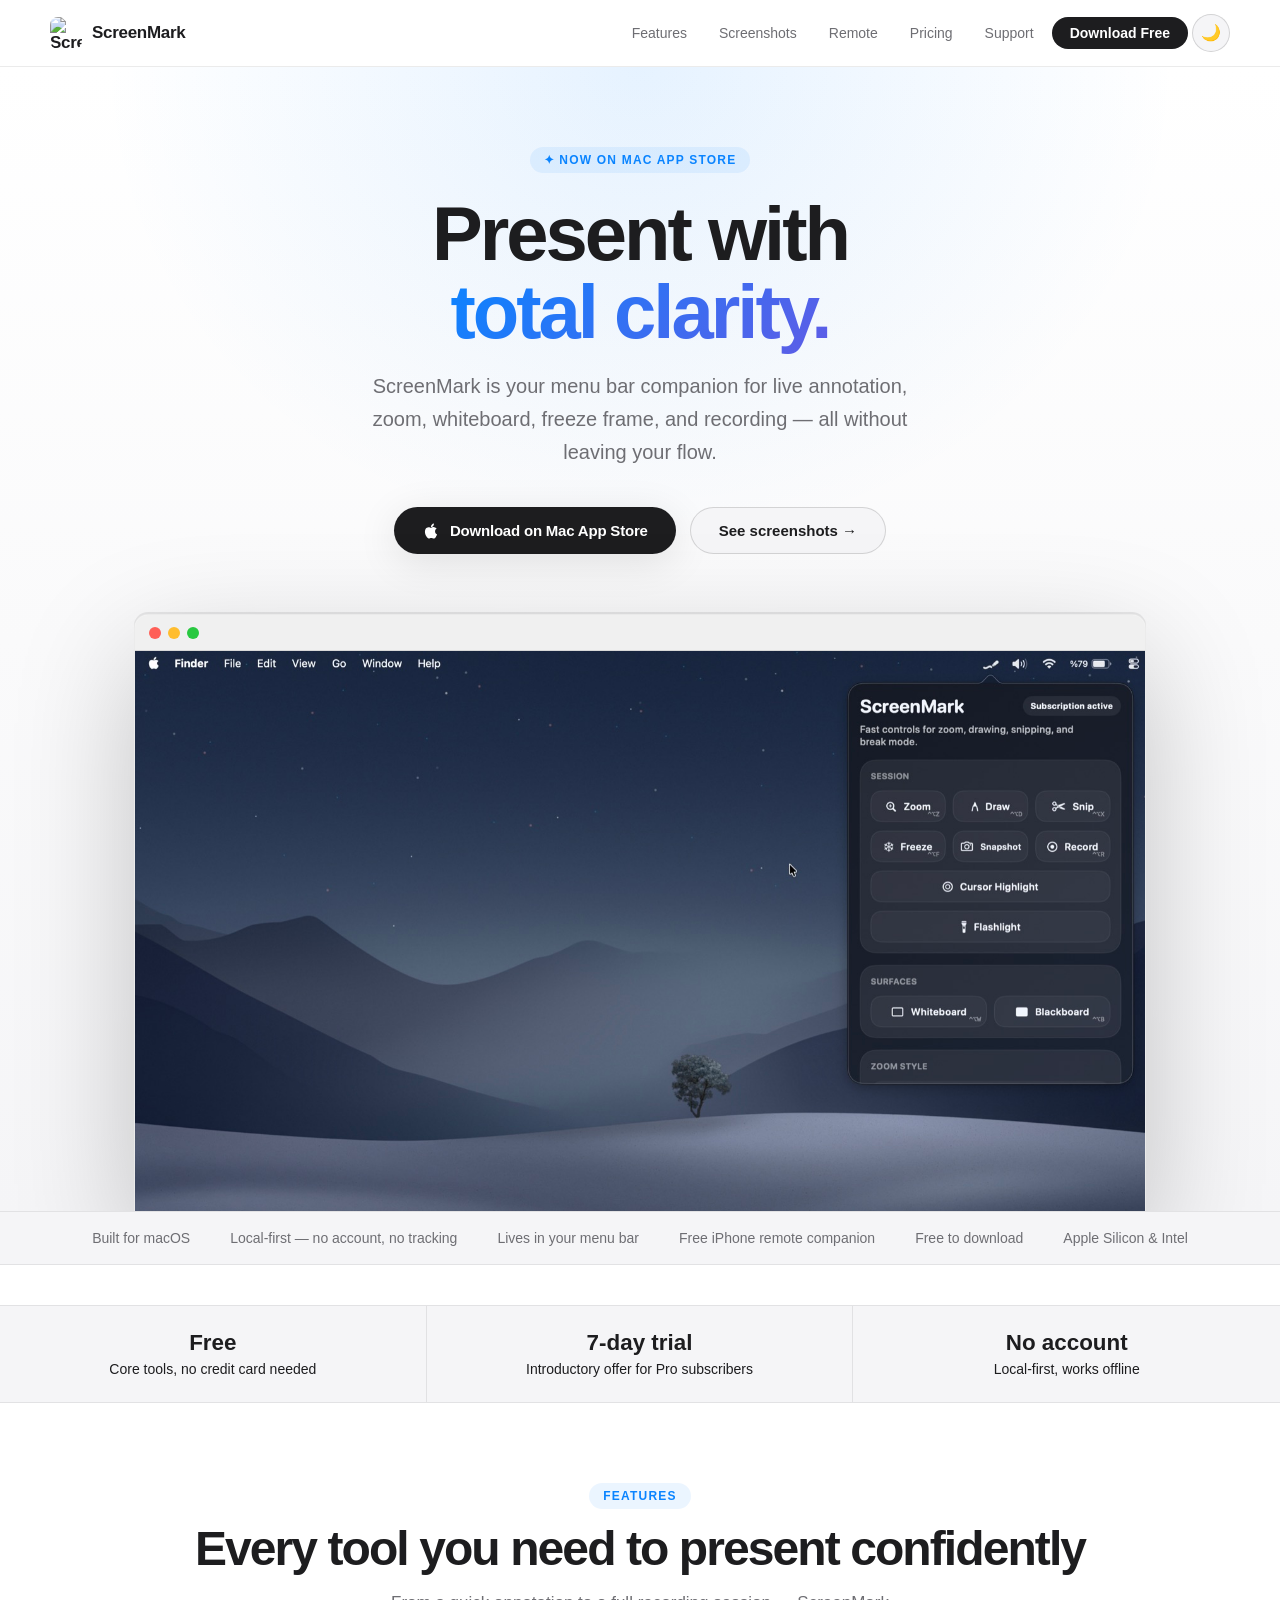
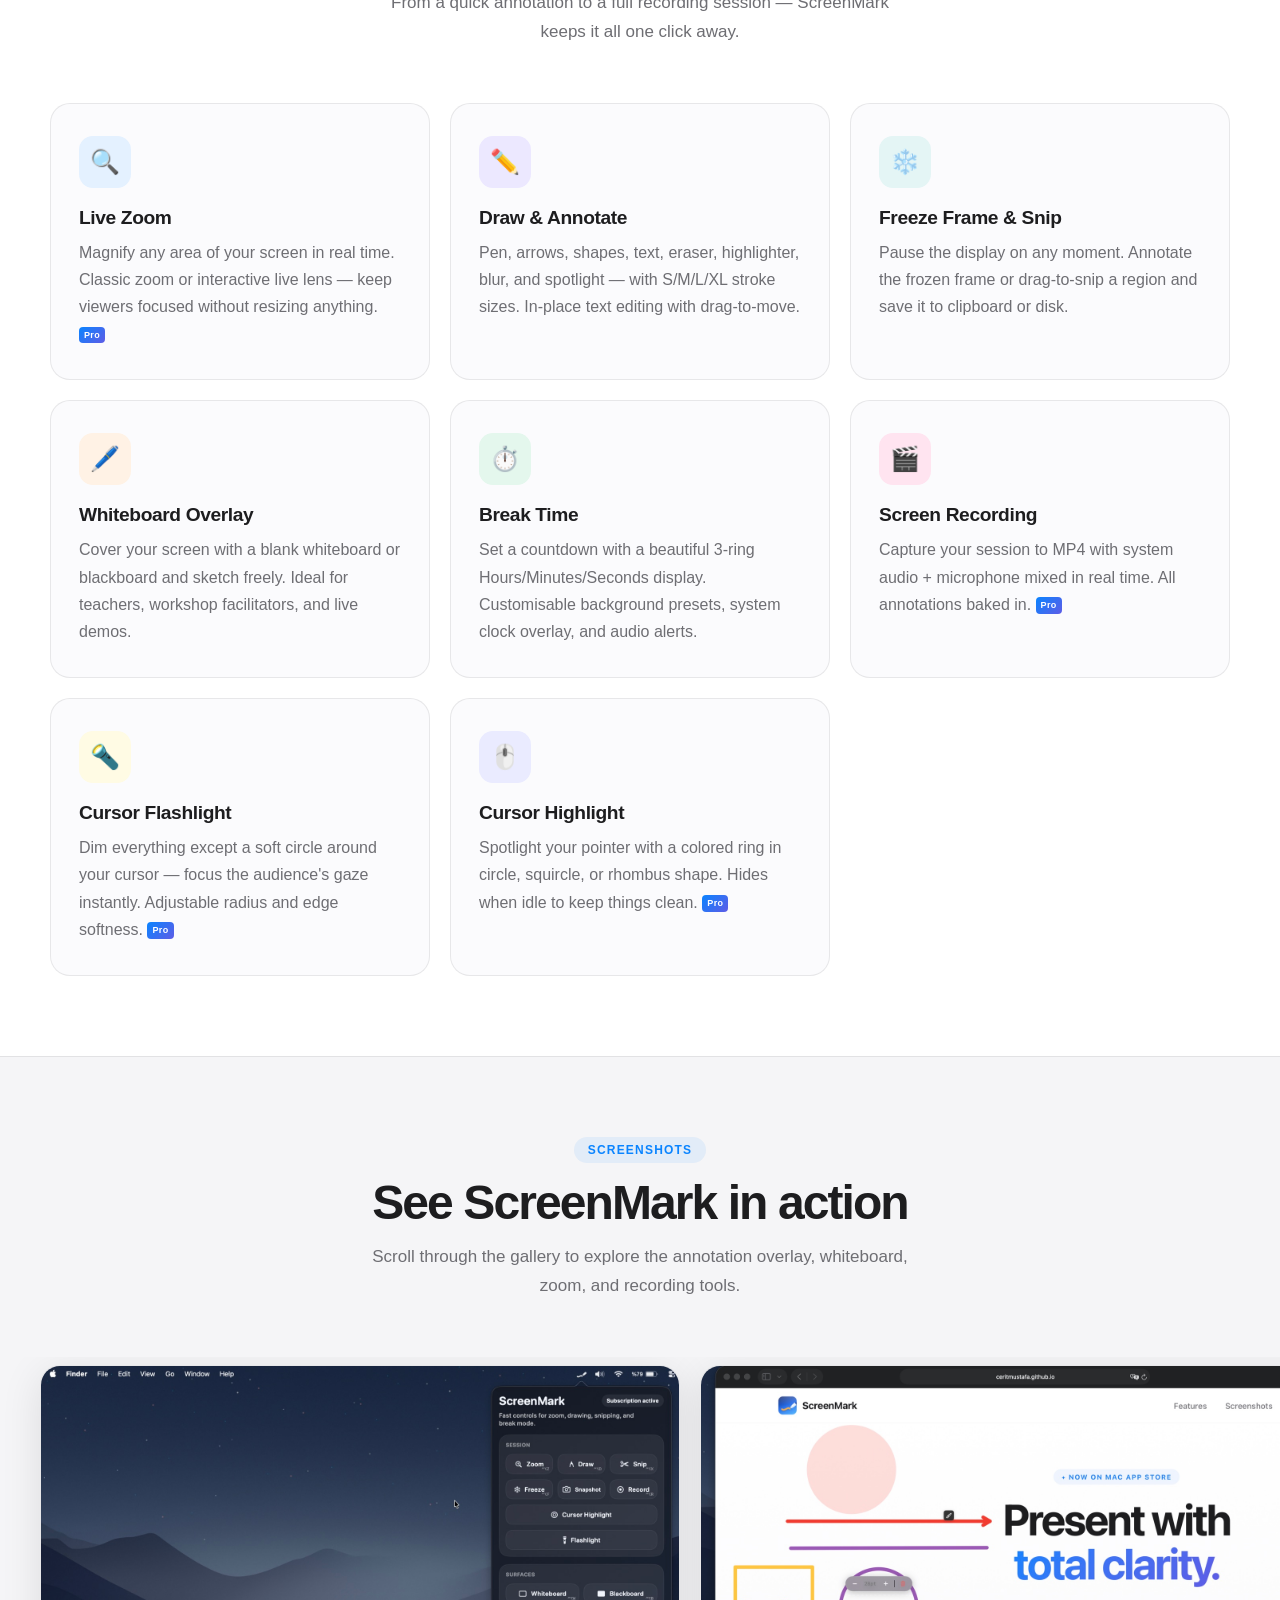
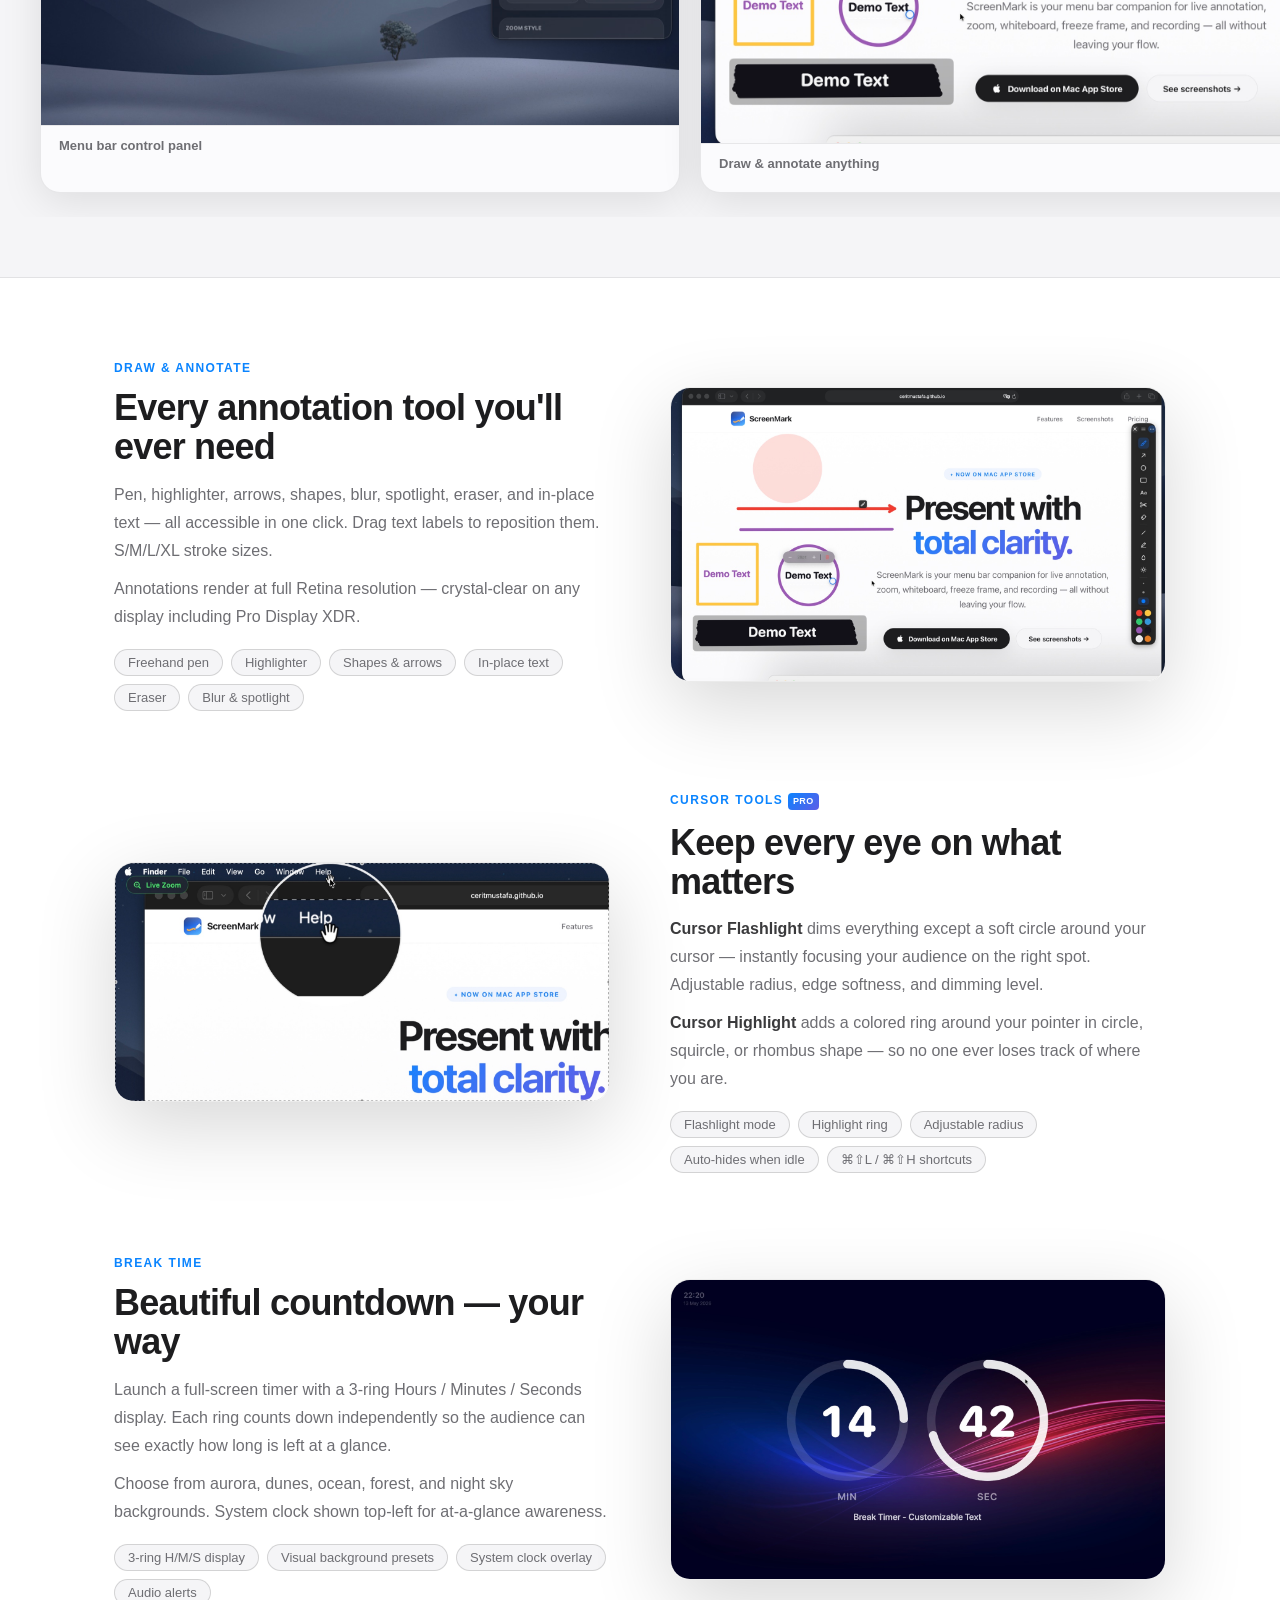
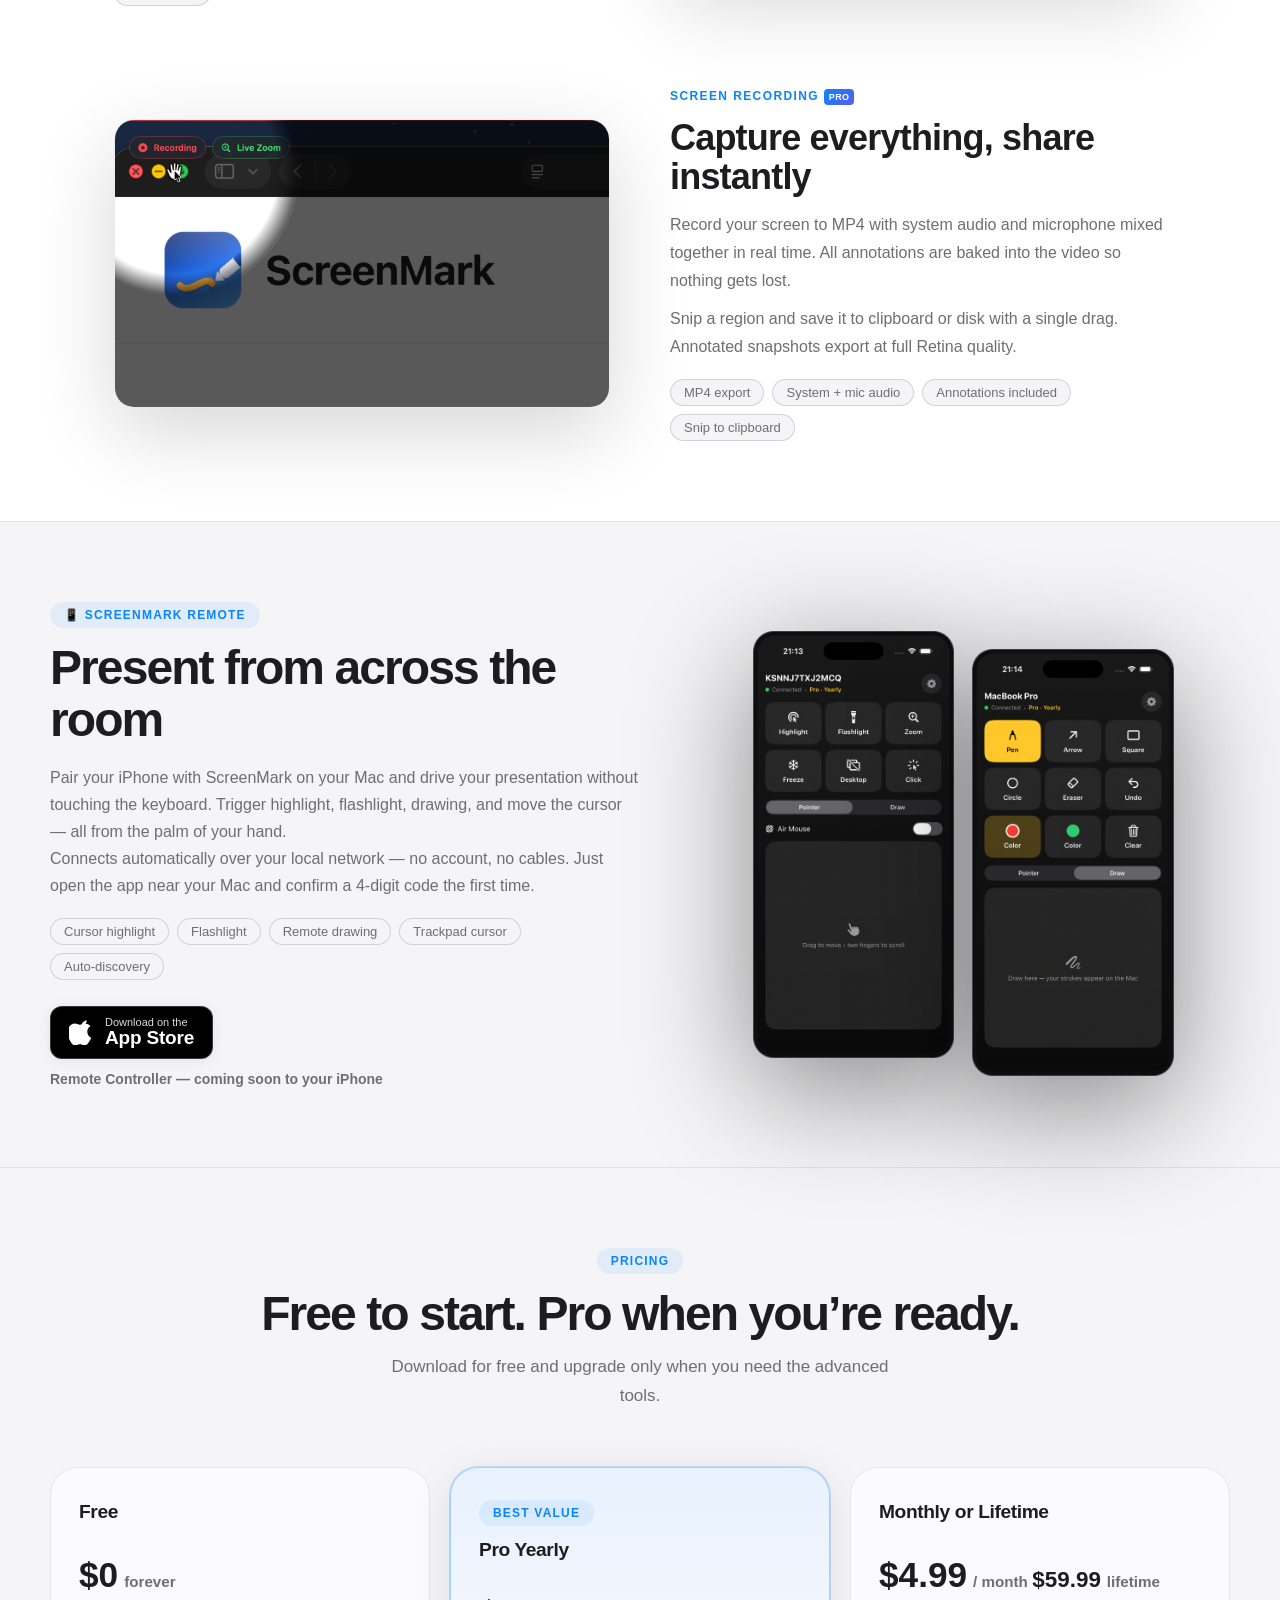
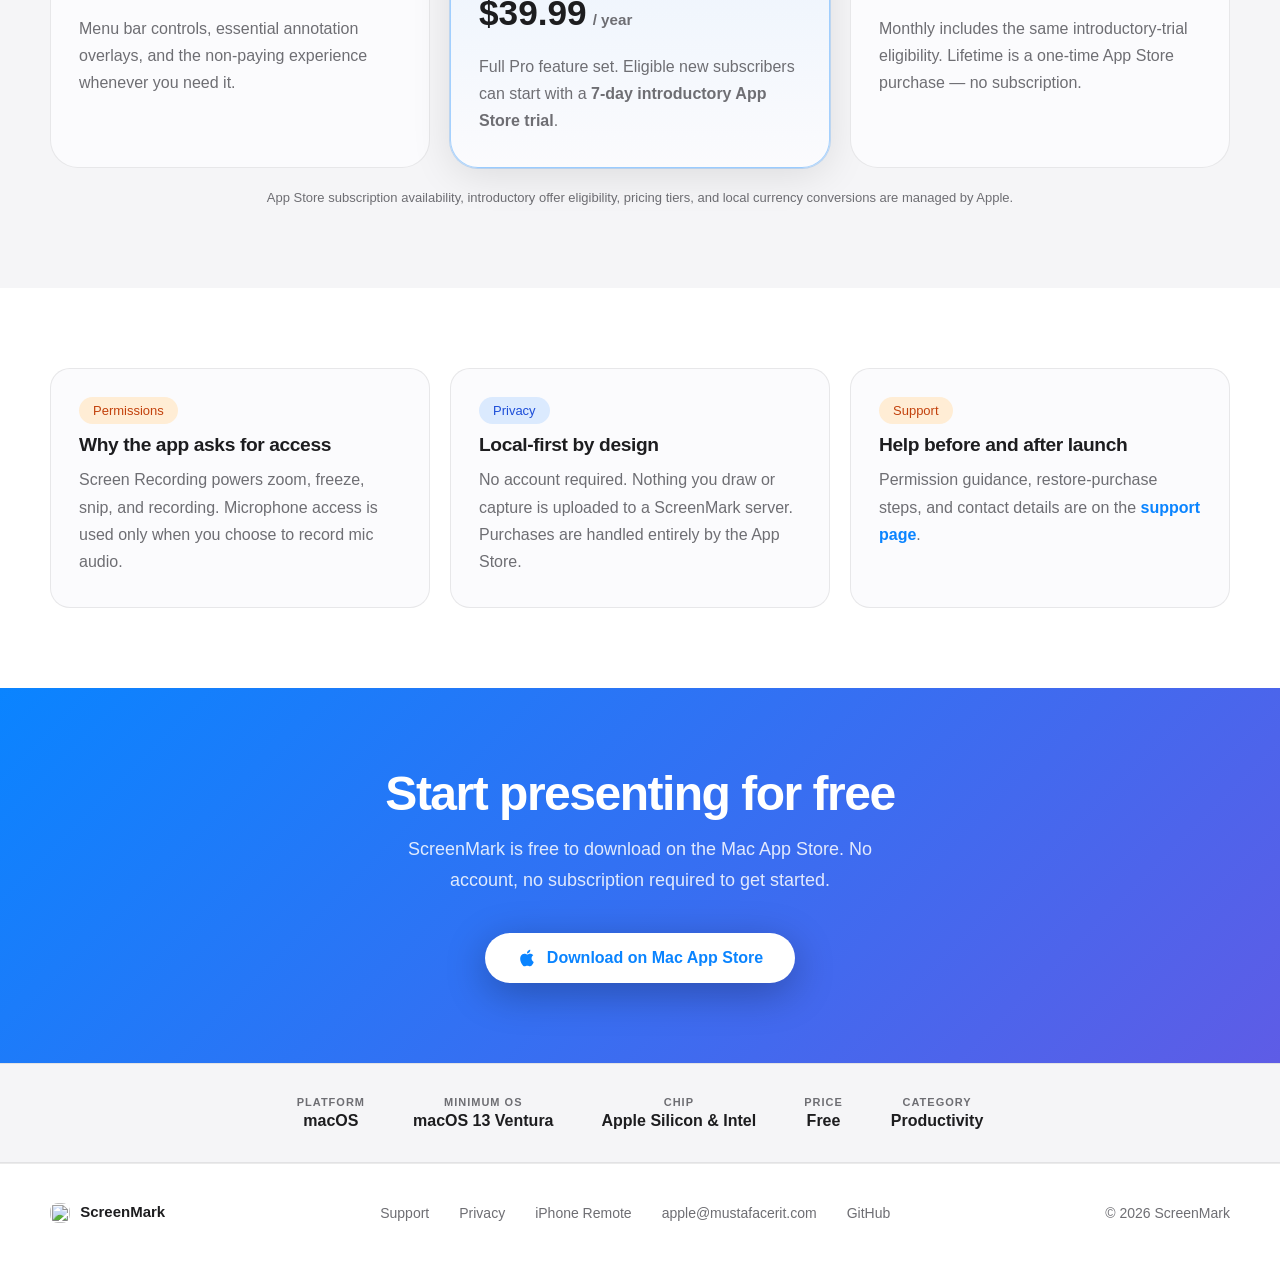
==== commit 09364beb: "Show pointer and draw mode side by side in Remote section Add a second iPhone screenshot (draw mode)" ====
--- a/index.html
+++ b/index.html
@@ -311,9 +311,14 @@
             </div>
           </div>
           <div class="remote-visual">
-            <img src="assets/screenshots/remote.png"
-                 alt="ScreenMark Remote running on an iPhone, showing highlight, flashlight, zoom, and drawing controls"
-                 class="remote-shot" loading="lazy" width="252">
+            <div class="remote-shots">
+              <img src="assets/screenshots/remote.png"
+                   alt="ScreenMark Remote on an iPhone in pointer mode, with highlight, flashlight, zoom, and click controls"
+                   class="remote-shot" loading="lazy" width="252">
+              <img src="assets/screenshots/remote-draw.png"
+                   alt="ScreenMark Remote on an iPhone in draw mode, with pen, shapes, colors, and a drawing pad"
+                   class="remote-shot" loading="lazy" width="252">
+            </div>
           </div>
         </div>
       </div>
--- a/assets/site.css
+++ b/assets/site.css
@@ -817,12 +817,20 @@
 
 /* iPhone mockup */
 .remote-visual { display: flex; justify-content: center; }
+.remote-shots {
+  display: flex;
+  justify-content: center;
+  align-items: flex-end;
+  gap: 18px;
+  flex-wrap: wrap;
+}
 .remote-shot {
-  width: 252px;
-  max-width: 80%;
+  width: 220px;
+  max-width: 44%;
   height: auto;
   filter: drop-shadow(0 30px 60px rgba(0,0,0,0.45));
 }
+.remote-shots .remote-shot:nth-child(2) { transform: translateY(18px); }
 .iphone {
   position: relative;
   width: 252px;
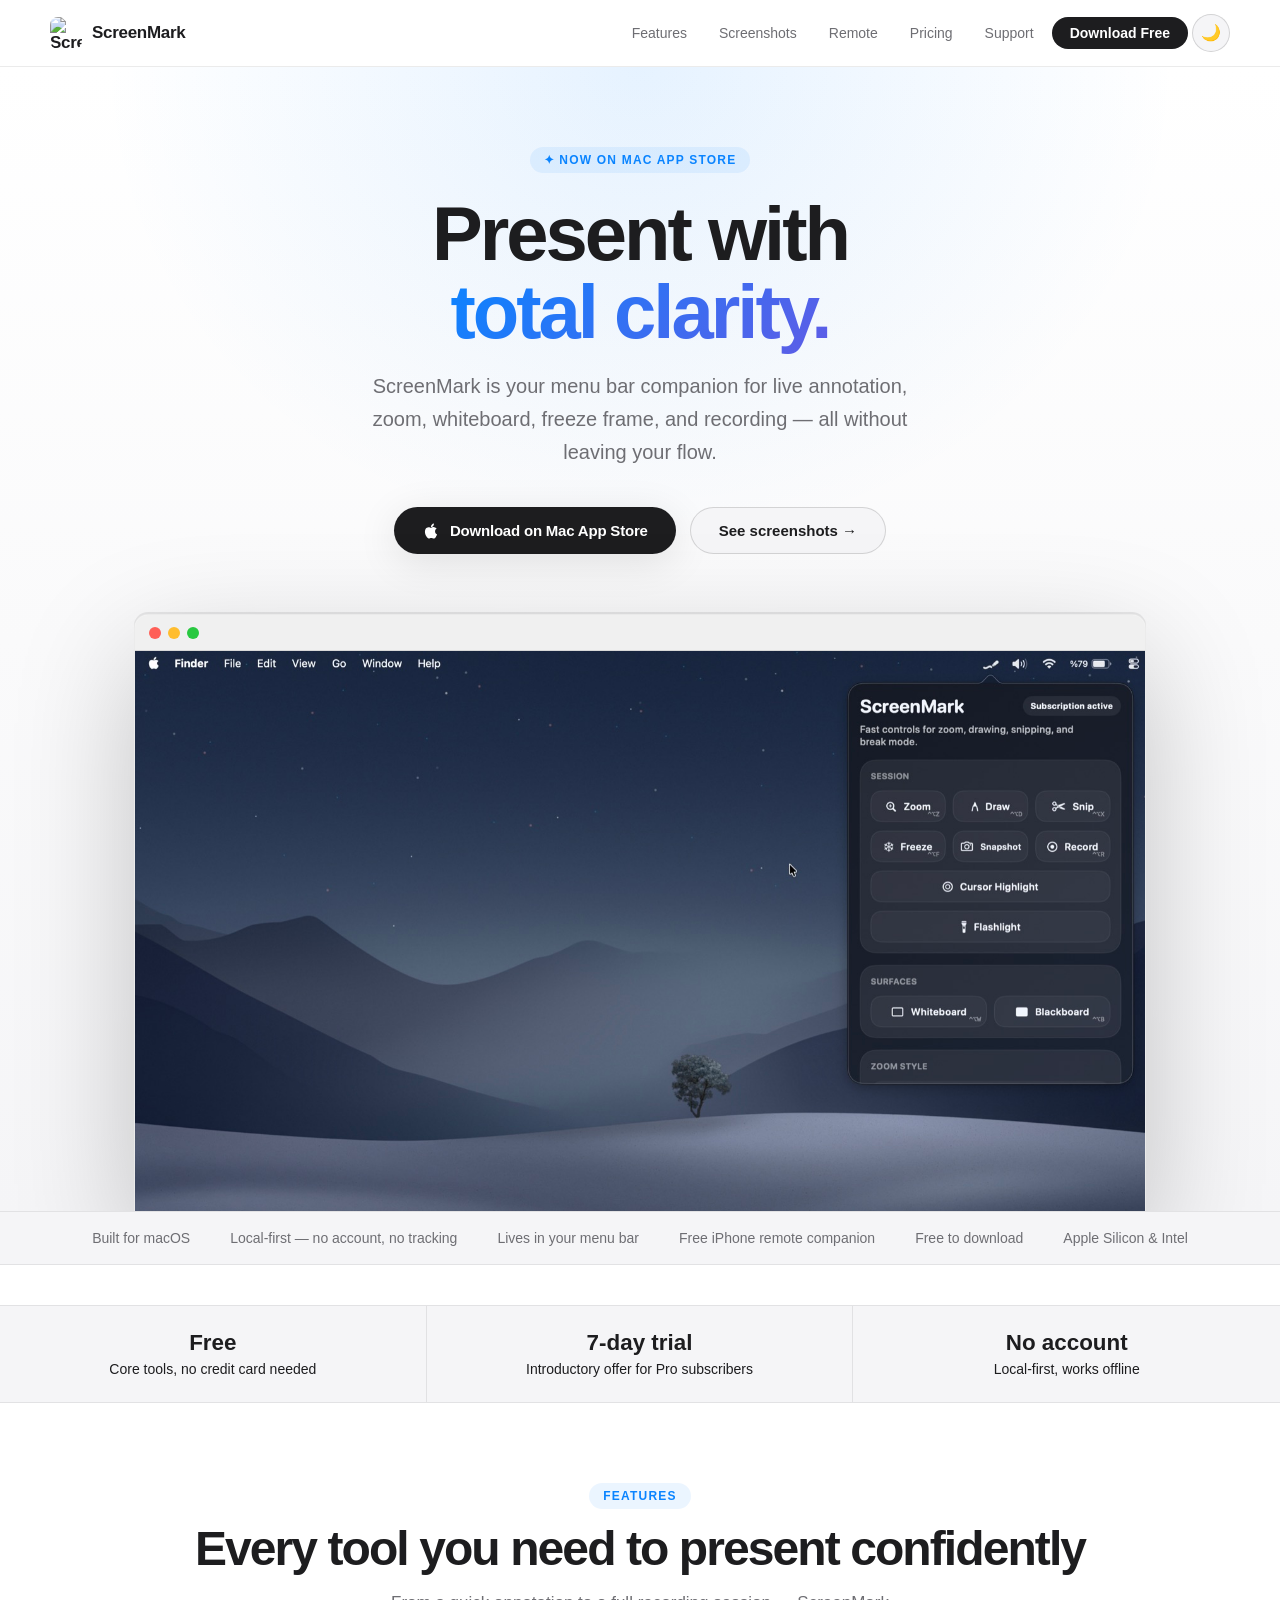
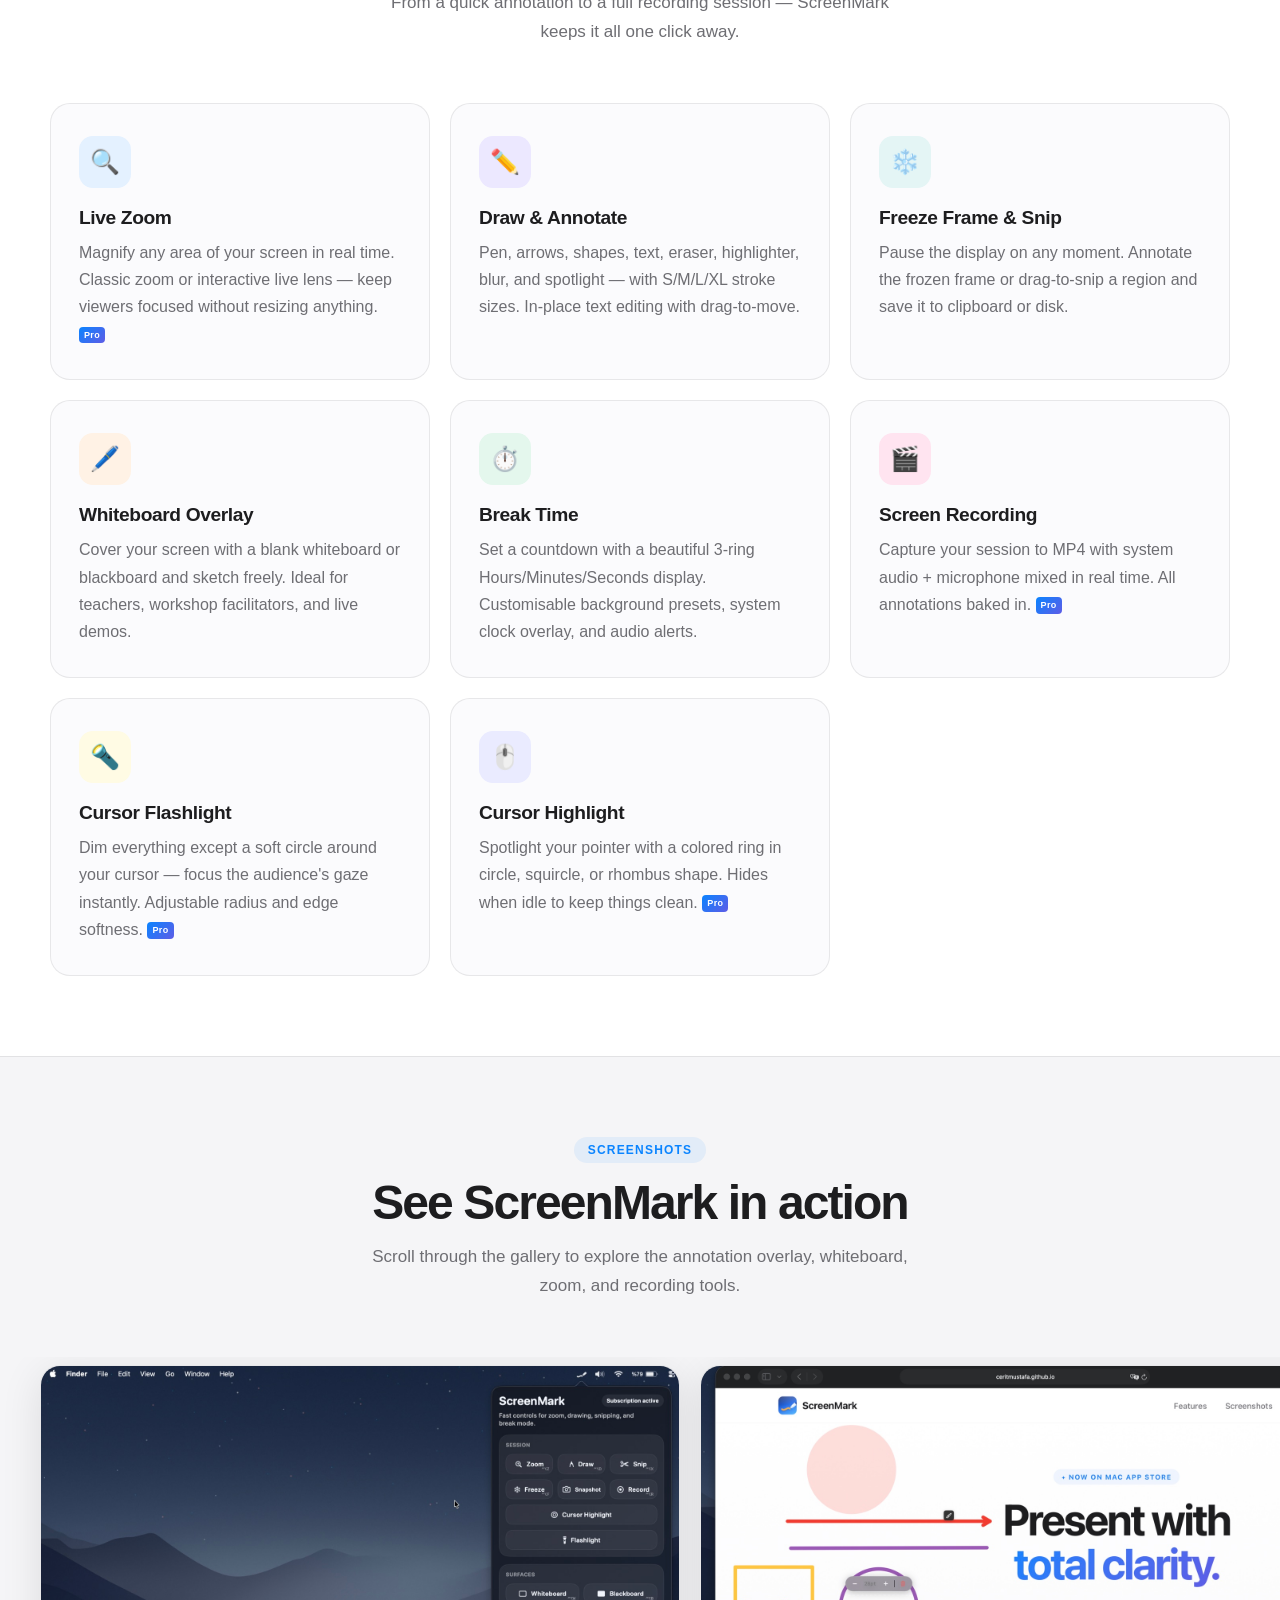
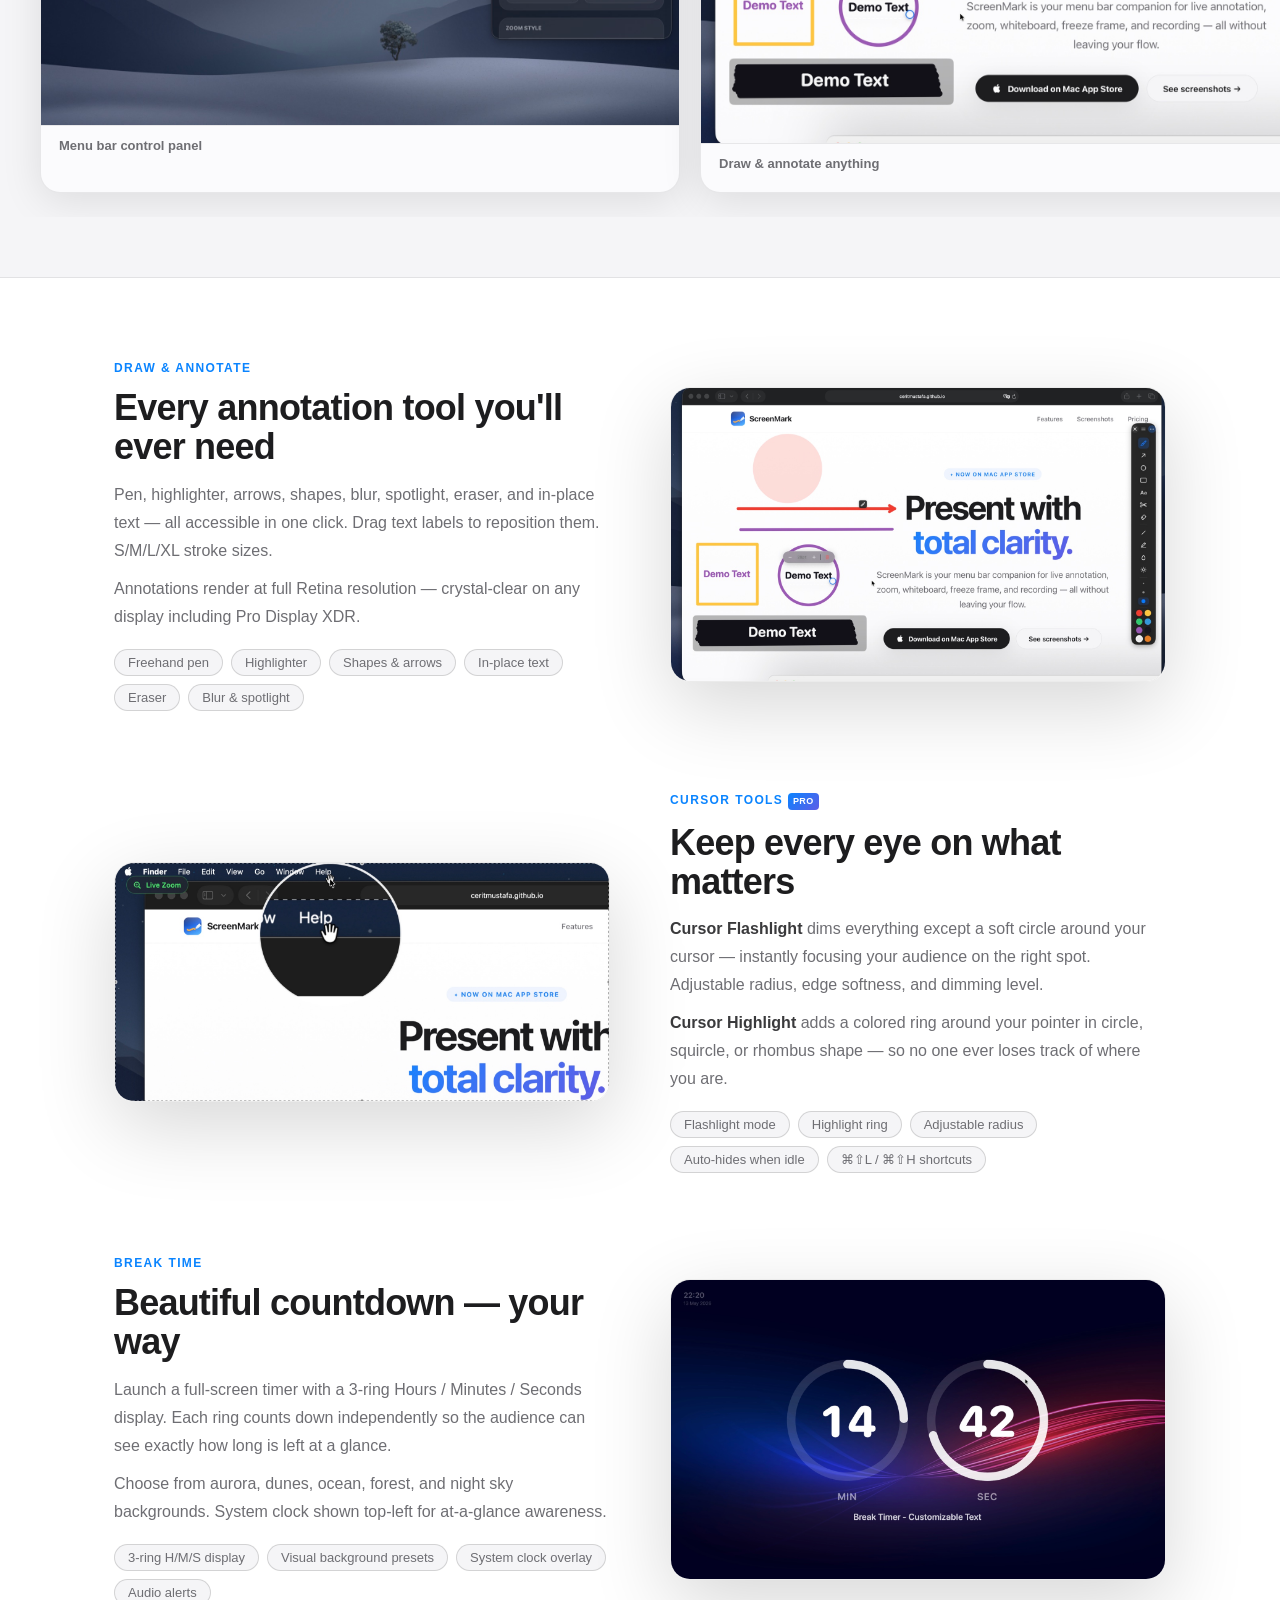
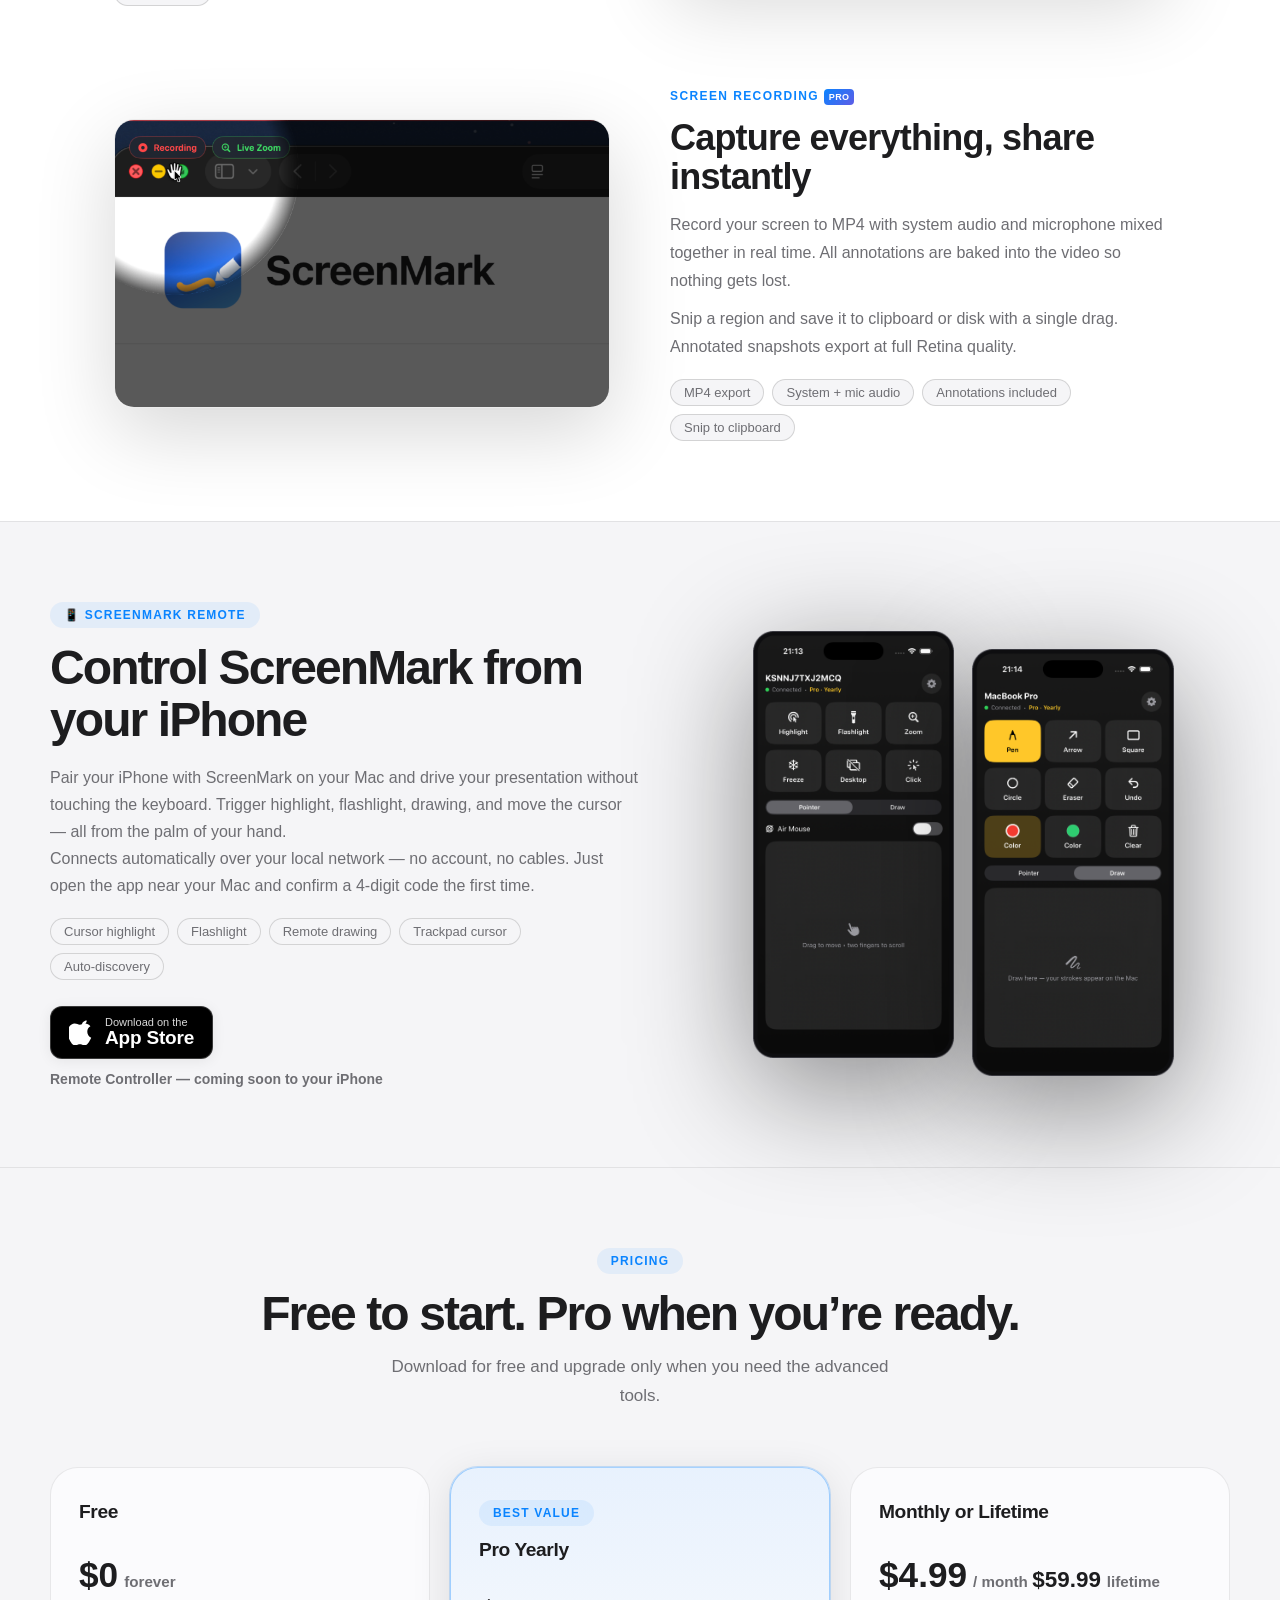
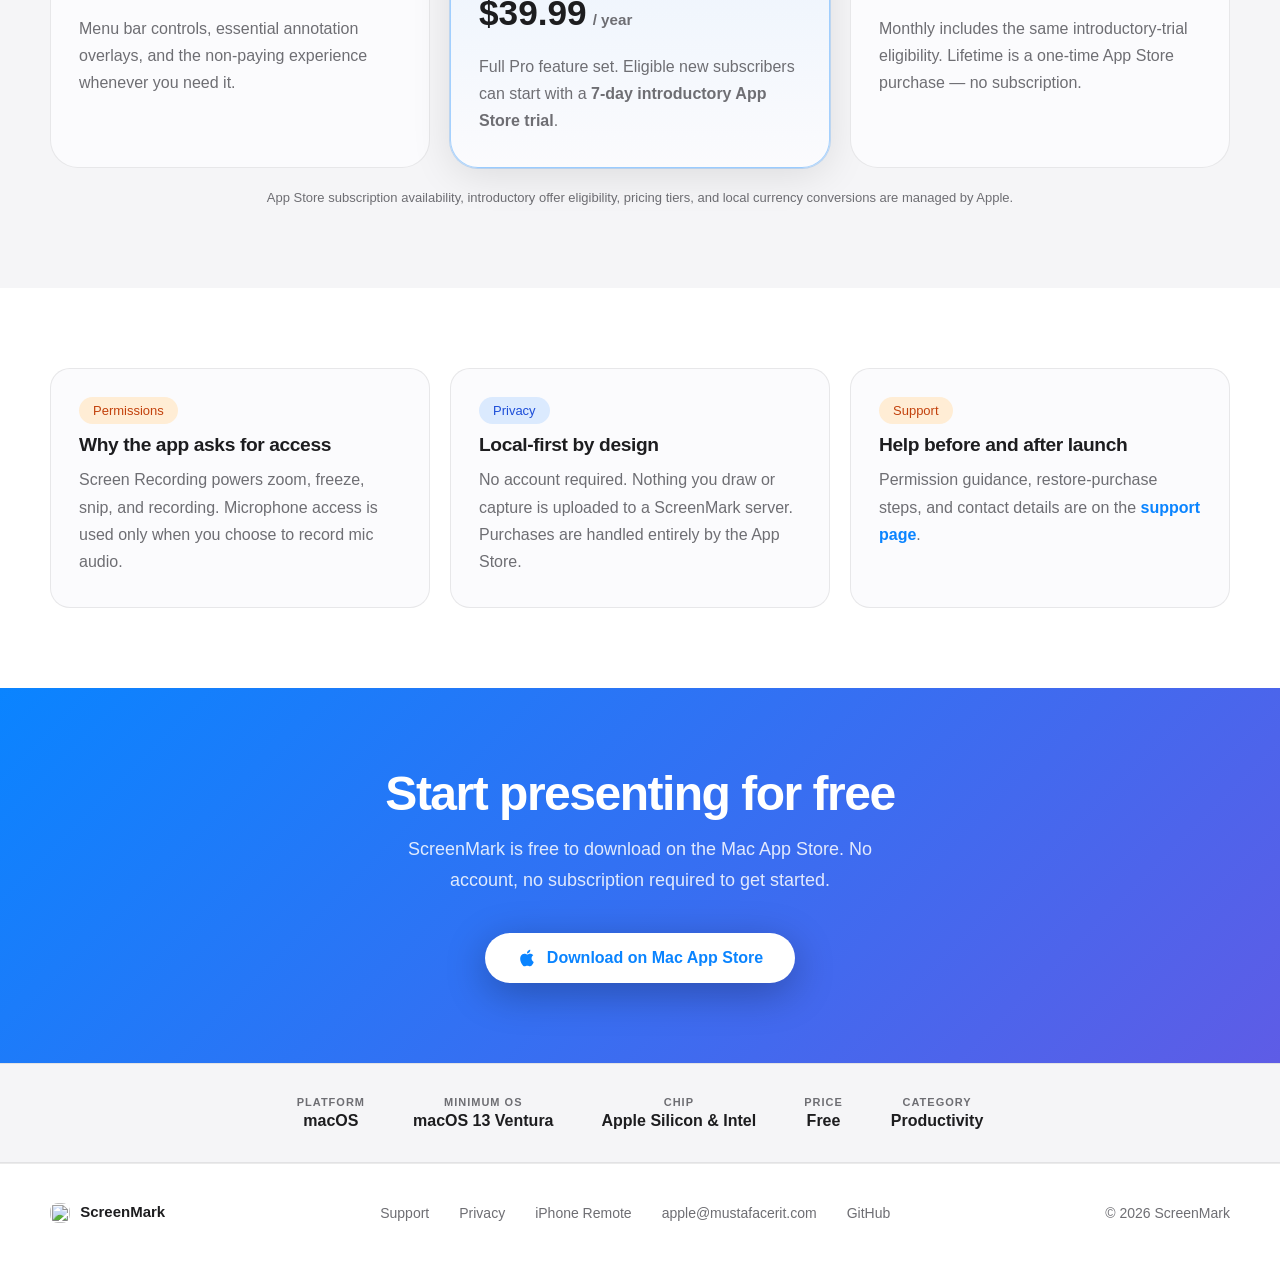
==== commit 25b4f720: "Reword Remote section heading Co-authored-by: Copilot <223556219+Copilot@users.noreply.github.com>" ====
--- a/index.html
+++ b/index.html
@@ -289,7 +289,7 @@
         <div class="remote-row">
           <div class="remote-copy">
             <span class="eyebrow">📱 ScreenMark Remote</span>
-            <h2>Present from across the room</h2>
+            <h2>Control ScreenMark from your iPhone</h2>
             <p>Pair your iPhone with ScreenMark on your Mac and drive your presentation without touching the keyboard. Trigger highlight, flashlight, drawing, and move the cursor — all from the palm of your hand.</p>
             <p>Connects automatically over your local network — no account, no cables. Just open the app near your Mac and confirm a 4-digit code the first time.</p>
             <div class="pill-list">
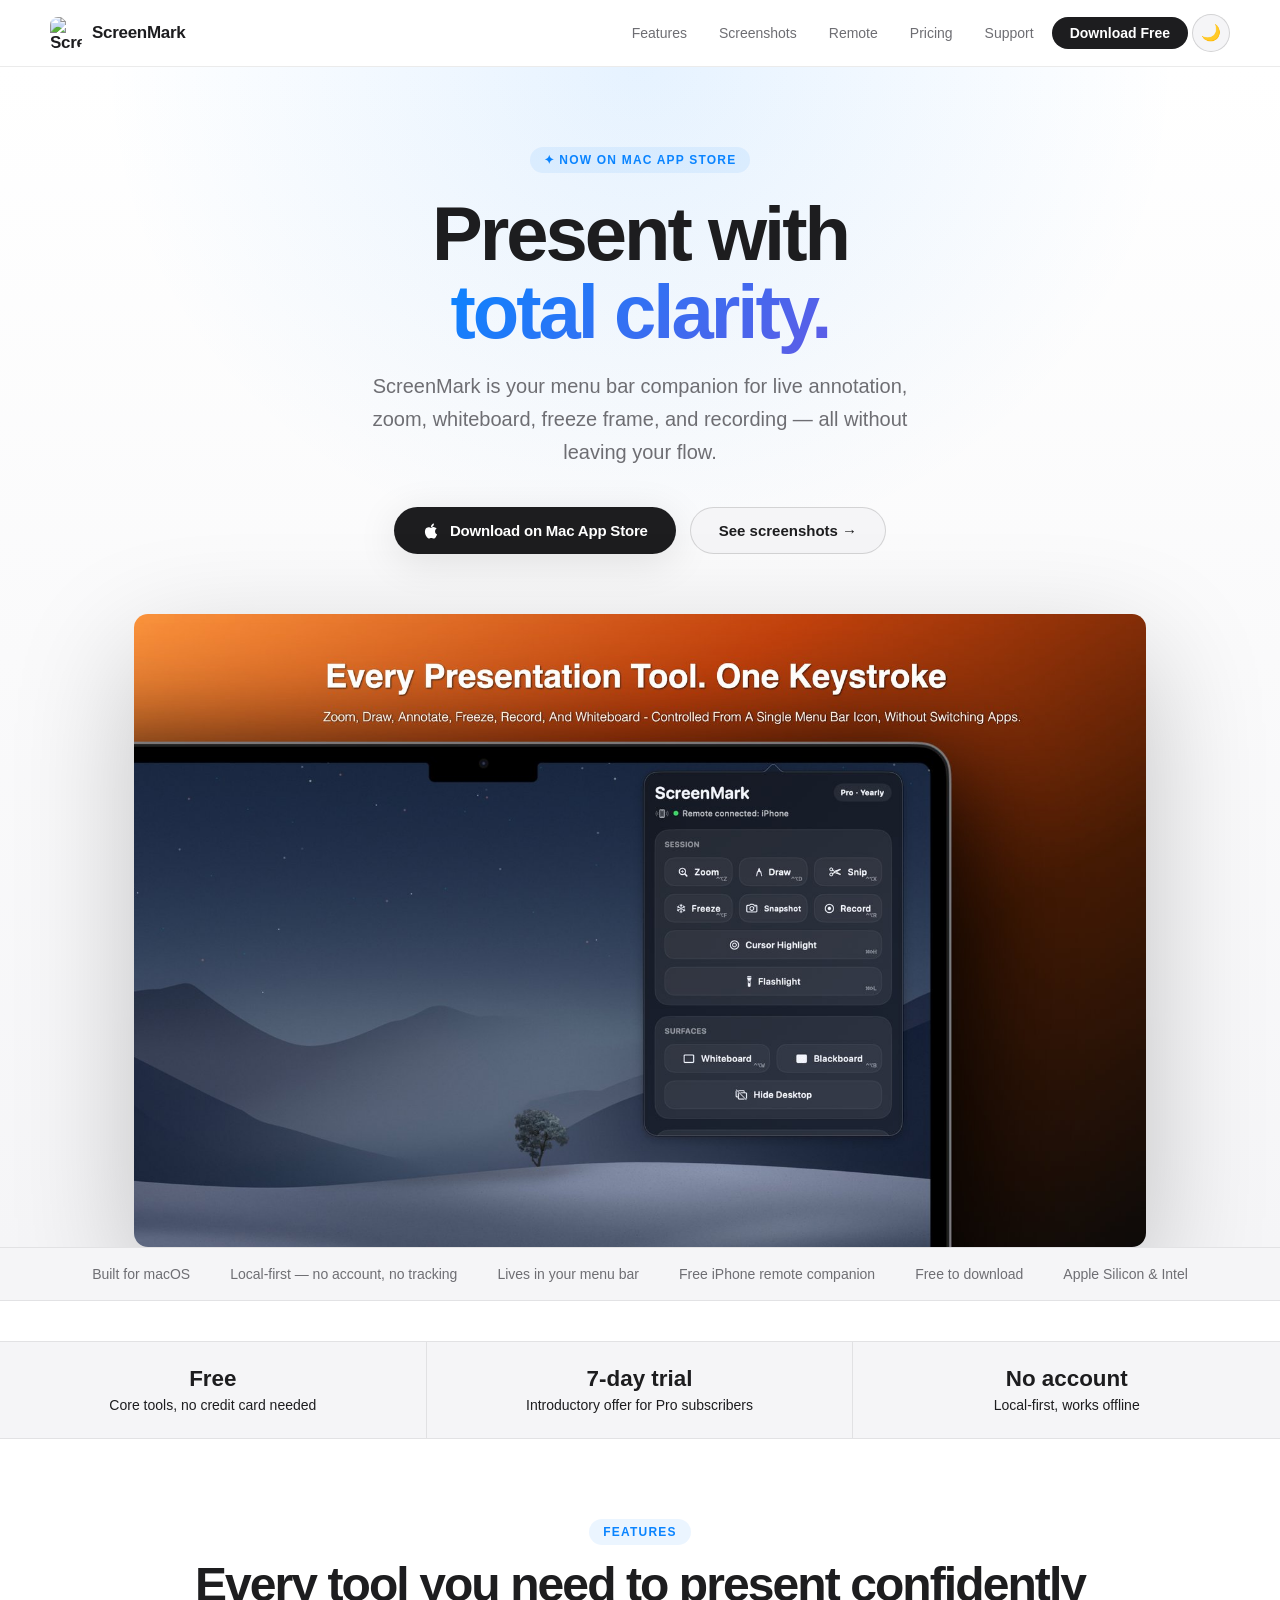
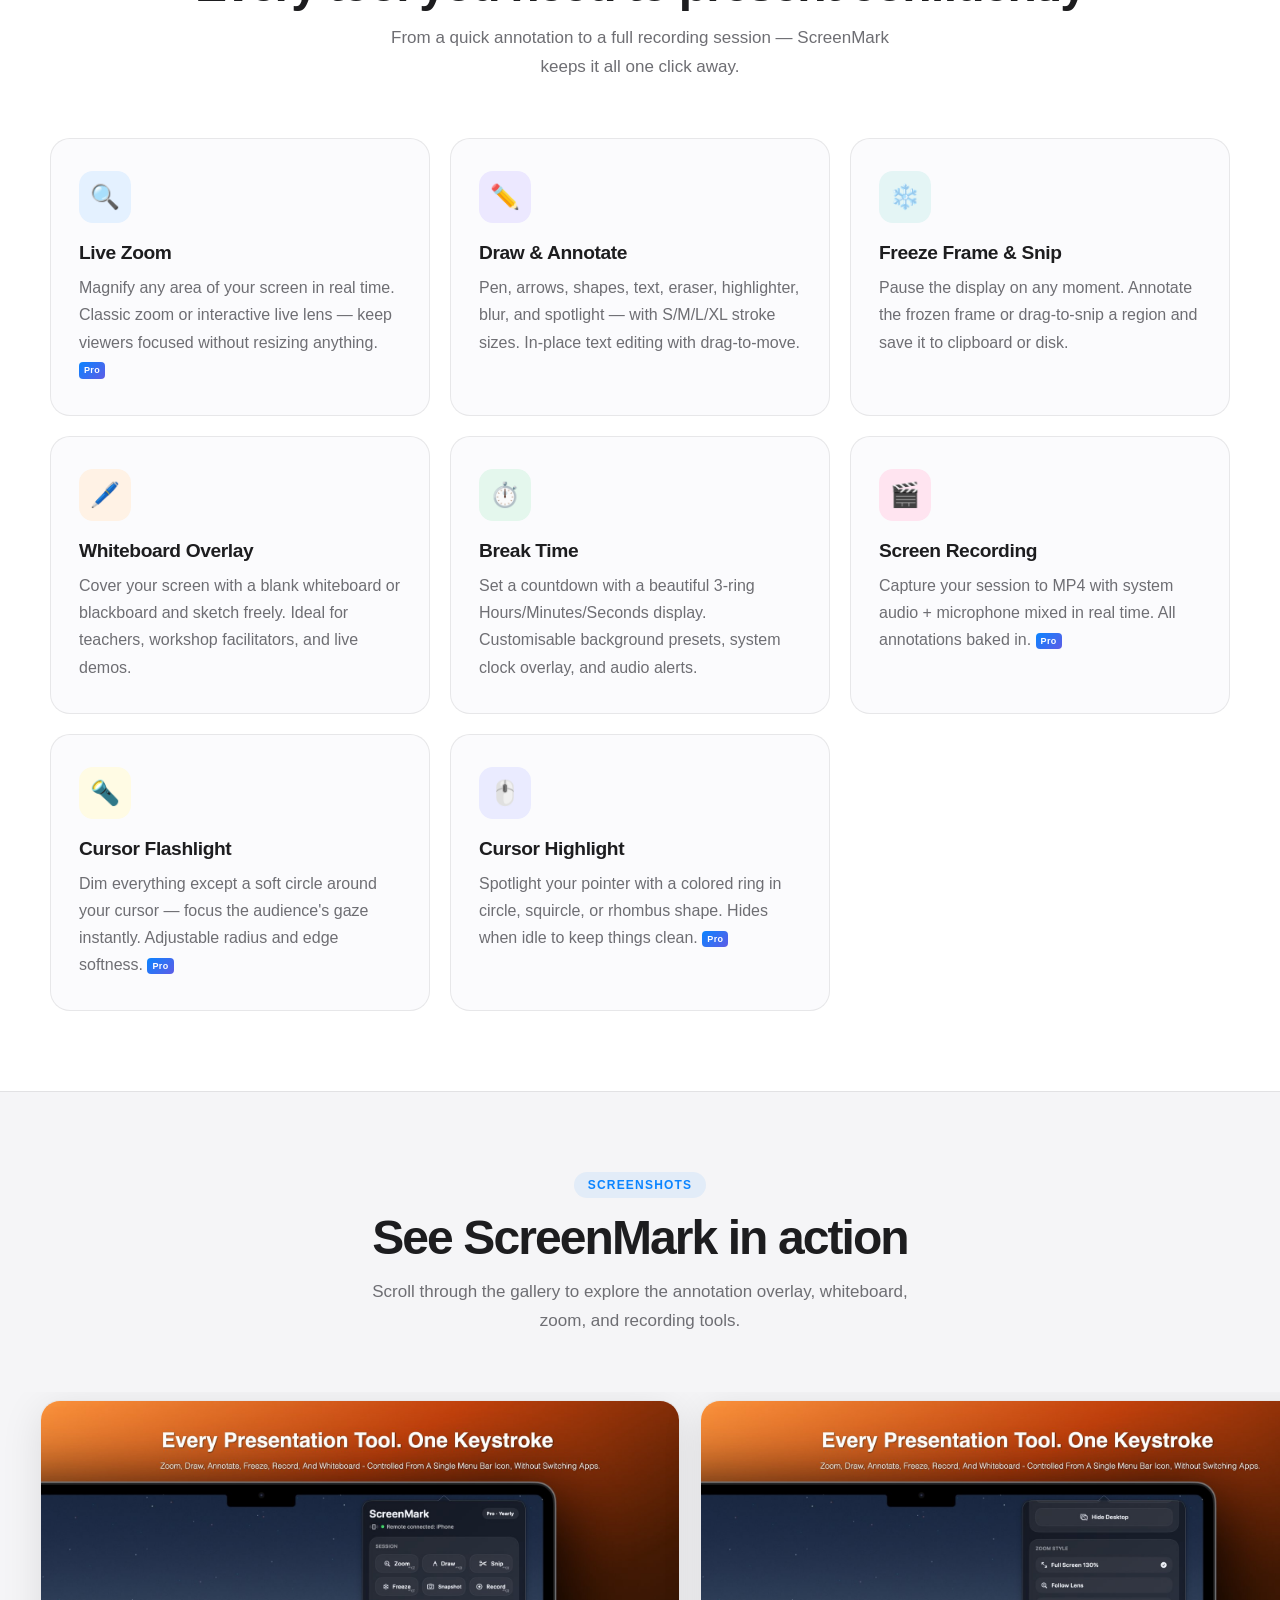
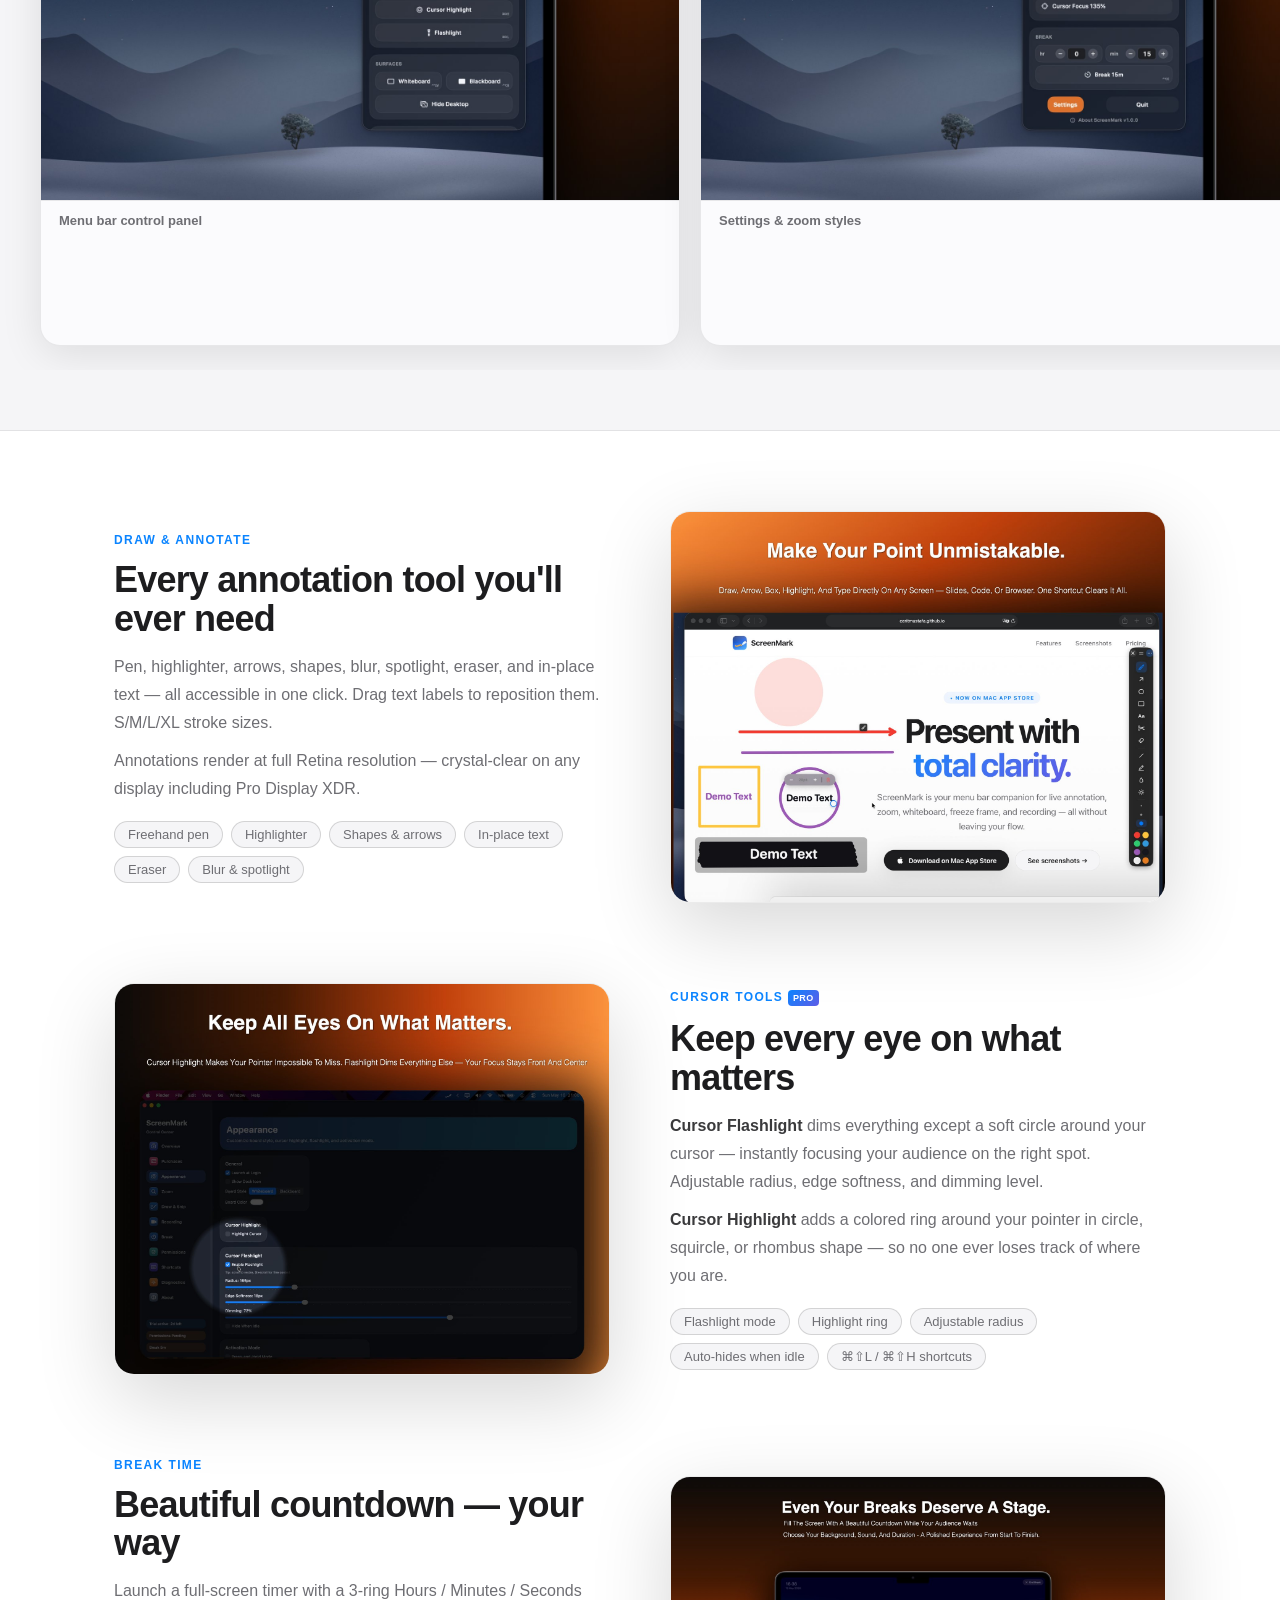
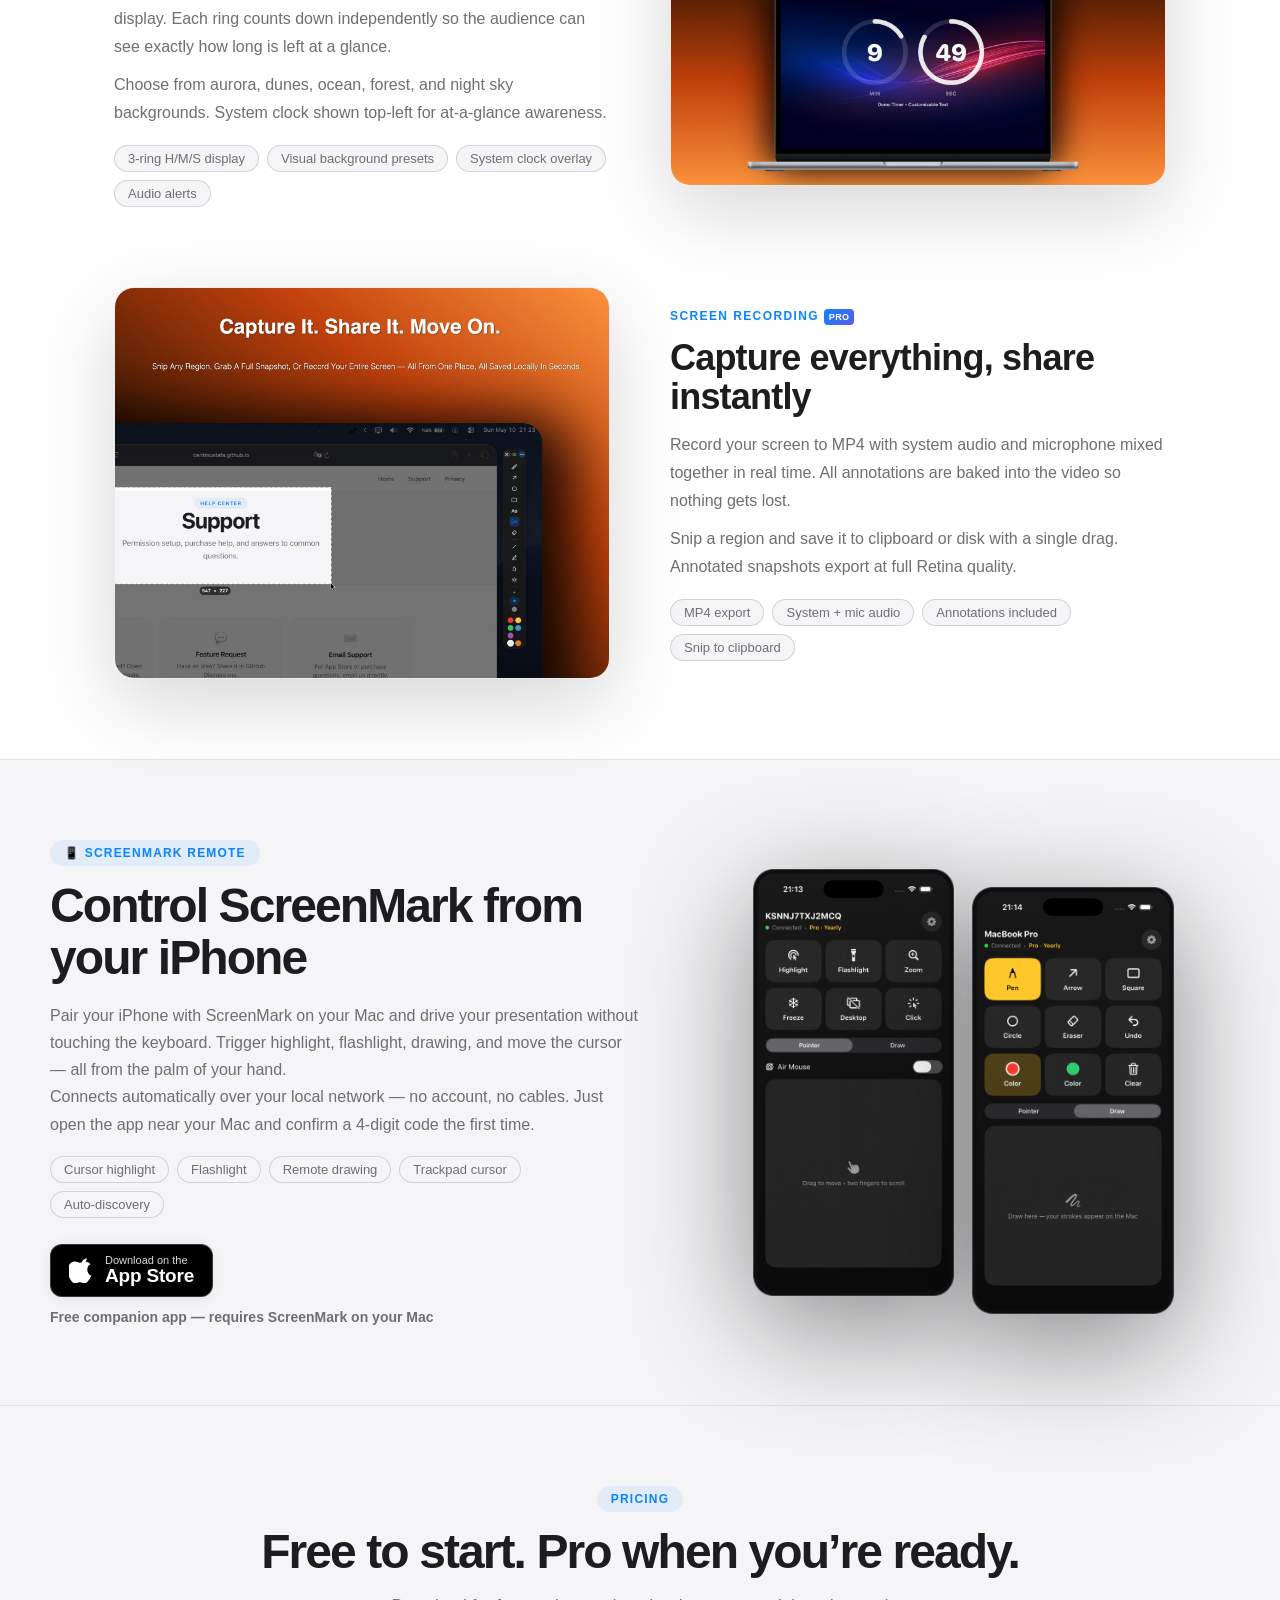
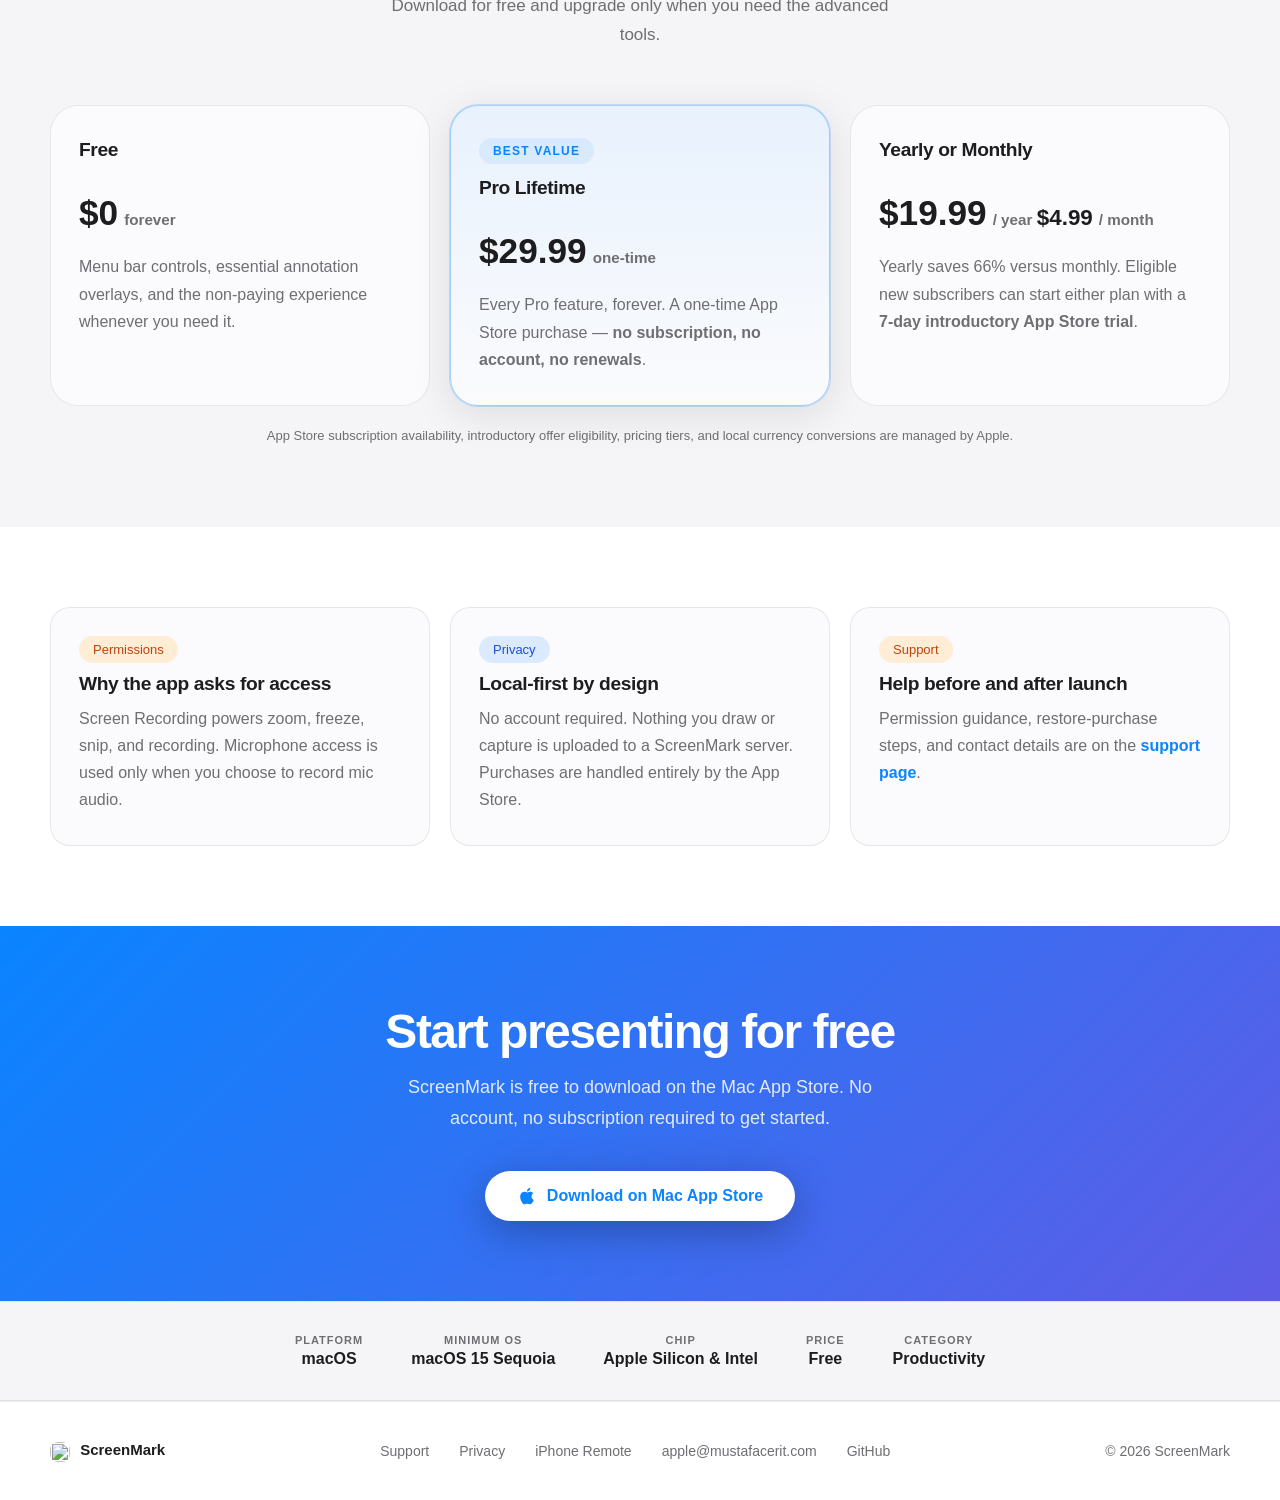
==== commit a296f746: "New showcase images, updated pricing, and accurate system requirements Images: replace the old captu" ====
--- a/index.html
+++ b/index.html
@@ -64,15 +64,10 @@
         </div>
       </div>
 
-      <!-- Hero screenshot with macOS window chrome -->
+      <!-- Hero screenshot — the render already includes its own Mac frame -->
       <div class="hero-screenshot-wrap">
-        <div class="macos-window">
-          <div class="macos-titlebar">
-            <div class="macos-dot red"></div>
-            <div class="macos-dot yellow"></div>
-            <div class="macos-dot green"></div>
-          </div>
-          <img src="assets/screenshots/popover.jpg"
+        <div class="hero-shot">
+          <img src="assets/screenshots/panel.jpg"
                alt="ScreenMark menu bar control panel open over a macOS desktop"
                loading="eager">
         </div>
@@ -169,9 +164,13 @@
       </div>
       <div class="gallery-scroll-wrap">
         <div class="gallery-track">
-          <div class="gallery-item" onclick="openLightbox('assets/screenshots/popover.jpg')">
-            <img src="assets/screenshots/popover.jpg" alt="ScreenMark menu bar control panel" loading="lazy">
+          <div class="gallery-item" onclick="openLightbox('assets/screenshots/panel.jpg')">
+            <img src="assets/screenshots/panel.jpg" alt="ScreenMark menu bar control panel open over a macOS desktop" loading="lazy">
             <div class="gallery-caption">Menu bar control panel</div>
+          </div>
+          <div class="gallery-item" onclick="openLightbox('assets/screenshots/panel-settings.jpg')">
+            <img src="assets/screenshots/panel-settings.jpg" alt="Zoom style and break controls in the ScreenMark panel" loading="lazy">
+            <div class="gallery-caption">Settings &amp; zoom styles</div>
           </div>
           <div class="gallery-item" onclick="openLightbox('assets/screenshots/annotate.jpg')">
             <img src="assets/screenshots/annotate.jpg" alt="Arrows, boxes, and text drawn on screen with the annotation toolbar" loading="lazy">
@@ -181,25 +180,33 @@
             <img src="assets/screenshots/zoom.jpg" alt="ScreenMark live zoom magnifying part of the screen" loading="lazy">
             <div class="gallery-caption">Live Zoom</div>
           </div>
+          <div class="gallery-item" onclick="openLightbox('assets/screenshots/zoom-lens.jpg')">
+            <img src="assets/screenshots/zoom-lens.jpg" alt="Follow-lens zoom magnifying a menu while the cursor moves" loading="lazy">
+            <div class="gallery-caption">Follow-lens zoom</div>
+          </div>
+          <div class="gallery-item" onclick="openLightbox('assets/screenshots/cursor-highlight.jpg')">
+            <img src="assets/screenshots/cursor-highlight.jpg" alt="Cursor highlight appearance settings with colour and shape options" loading="lazy">
+            <div class="gallery-caption">Cursor highlight</div>
+          </div>
+          <div class="gallery-item" onclick="openLightbox('assets/screenshots/flashlight.jpg')">
+            <img src="assets/screenshots/flashlight.jpg" alt="Cursor flashlight dimming the screen around the pointer" loading="lazy">
+            <div class="gallery-caption">Cursor flashlight</div>
+          </div>
+          <div class="gallery-item" onclick="openLightbox('assets/screenshots/boards.jpg')">
+            <img src="assets/screenshots/boards.jpg" alt="Whiteboard and blackboard overlays side by side" loading="lazy">
+            <div class="gallery-caption">Whiteboard &amp; blackboard</div>
+          </div>
+          <div class="gallery-item" onclick="openLightbox('assets/screenshots/capture.jpg')">
+            <img src="assets/screenshots/capture.jpg" alt="Snipping a region of the screen to save or share it" loading="lazy">
+            <div class="gallery-caption">Snip, snapshot &amp; record</div>
+          </div>
           <div class="gallery-item" onclick="openLightbox('assets/screenshots/break.jpg')">
-            <img src="assets/screenshots/break.jpg" alt="Full-screen break timer with minutes and seconds rings" loading="lazy">
+            <img src="assets/screenshots/break.jpg" alt="Full-screen break timer with hours, minutes, and seconds rings" loading="lazy">
             <div class="gallery-caption">Break timer</div>
           </div>
-          <div class="gallery-item" onclick="openLightbox('assets/screenshots/blackboard.png')">
-            <img src="assets/screenshots/blackboard.png" alt="Blackboard overlay with annotation toolbar" loading="lazy">
-            <div class="gallery-caption">Whiteboard &amp; blackboard</div>
-          </div>
-          <div class="gallery-item" onclick="openLightbox('assets/screenshots/snip.jpg')">
-            <img src="assets/screenshots/snip.jpg" alt="Dragging a region selection to snip part of the screen" loading="lazy">
-            <div class="gallery-caption">Freeze &amp; snip</div>
-          </div>
-          <div class="gallery-item" onclick="openLightbox('assets/screenshots/record.png')">
-            <img src="assets/screenshots/record.png" alt="Recording and Live Zoom active with the cursor flashlight" loading="lazy">
-            <div class="gallery-caption">Recording &amp; cursor focus</div>
-          </div>
-          <div class="gallery-item" onclick="openLightbox('assets/screenshots/popover2.jpg')">
-            <img src="assets/screenshots/popover2.jpg" alt="Zoom style and break controls in the ScreenMark panel" loading="lazy">
-            <div class="gallery-caption">Surfaces &amp; zoom styles</div>
+          <div class="gallery-item" onclick="openLightbox('assets/screenshots/shortcuts.jpg')">
+            <img src="assets/screenshots/shortcuts.jpg" alt="Keyboard shortcut settings with every tool individually assignable" loading="lazy">
+            <div class="gallery-caption">Custom shortcuts</div>
           </div>
         </div>
       </div>
@@ -278,7 +285,7 @@
           </div>
         </div>
         <div class="spotlight-visual">
-          <img src="assets/screenshots/record.png" alt="ScreenMark screen recording with Live Zoom active" loading="lazy">
+          <img src="assets/screenshots/capture.jpg" alt="Snipping a region of the screen to save or share it" loading="lazy">
         </div>
       </div>
     </section>
@@ -307,7 +314,7 @@
                   <strong>App Store</strong>
                 </span>
               </a>
-              <span class="remote-soon">Remote Controller — coming soon to your iPhone</span>
+              <span class="remote-note">Free companion app — requires ScreenMark on your Mac</span>
             </div>
           </div>
           <div class="remote-visual">
@@ -340,15 +347,15 @@
           </article>
           <article class="price-card highlight">
             <span class="eyebrow">Best value</span>
-            <h3>Pro Yearly</h3>
-            <p class="price-tag">$39.99 <span>/ year</span></p>
-            <p>Full Pro feature set. Eligible new subscribers can start with a <strong>7-day introductory App Store trial</strong>.</p>
+            <h3>Pro Lifetime</h3>
+            <p class="price-tag">$29.99 <span>one-time</span></p>
+            <p>Every Pro feature, forever. A one-time App Store purchase — <strong>no subscription, no account, no renewals</strong>.</p>
           </article>
           <article class="price-card">
-            <h3>Monthly or Lifetime</h3>
-            <p class="price-tag">$4.99 <span>/ month</span></p>
-            <p class="price-tag" style="font-size:1.4rem">$59.99 <span>lifetime</span></p>
-            <p>Monthly includes the same introductory-trial eligibility. Lifetime is a one-time App Store purchase — no subscription.</p>
+            <h3>Yearly or Monthly</h3>
+            <p class="price-tag">$19.99 <span>/ year</span></p>
+            <p class="price-tag" style="font-size:1.4rem">$4.99 <span>/ month</span></p>
+            <p>Yearly saves 66% versus monthly. Eligible new subscribers can start either plan with a <strong>7-day introductory App Store trial</strong>.</p>
           </article>
         </div>
         <p class="legal-note" style="margin-top:20px; text-align:center">
@@ -396,7 +403,7 @@
       </div>
       <div class="req-item">
         <div class="req-label">Minimum OS</div>
-        <div class="req-value">macOS 13 Ventura</div>
+        <div class="req-value">macOS 15 Sequoia</div>
       </div>
       <div class="req-item">
         <div class="req-label">Chip</div>
--- a/assets/site.css
+++ b/assets/site.css
@@ -301,32 +301,16 @@
   padding: 0 24px;
 }
 
-.macos-window {
-  background: var(--window-bg);
-  border-radius: 14px 14px 0 0;
-  box-shadow: 0 -2px 0 0 var(--line), var(--shadow-xl);
-  border: 0.5px solid var(--line);
-  border-bottom: none;
+/* Hero shot — the showcase renders already contain a framed Mac, so no
+   window chrome here; a second frame would just double up. */
+.hero-shot {
+  border-radius: 14px;
+  box-shadow: var(--shadow-xl);
   overflow: hidden;
 }
 
-.macos-titlebar {
-  background: var(--window-bar);
-  height: 36px; display: flex; align-items: center; padding: 0 14px; gap: 7px;
-  border-bottom: 1px solid var(--window-line);
-  flex-shrink: 0;
-}
-
-.macos-dot {
-  width: 12px; height: 12px; border-radius: 50%; flex-shrink: 0;
-}
-.macos-dot.red    { background: #ff5f57; }
-.macos-dot.yellow { background: #ffbd2e; }
-.macos-dot.green  { background: #28c840; }
-
-.macos-window img {
+.hero-shot img {
   width: 100%; display: block;
-  max-height: 560px; object-fit: cover; object-position: top;
 }
 
 /* ── PROOF BAR ── */
@@ -809,7 +793,7 @@
 .appstore-badge-text { display: flex; flex-direction: column; line-height: 1.1; }
 .appstore-badge-text small { font-size: 11px; opacity: .85; }
 .appstore-badge-text strong { font-size: 19px; font-weight: 600; letter-spacing: -.01em; }
-.remote-soon {
+.remote-note {
   font-size: 14px;
   font-weight: 600;
   color: var(--muted);
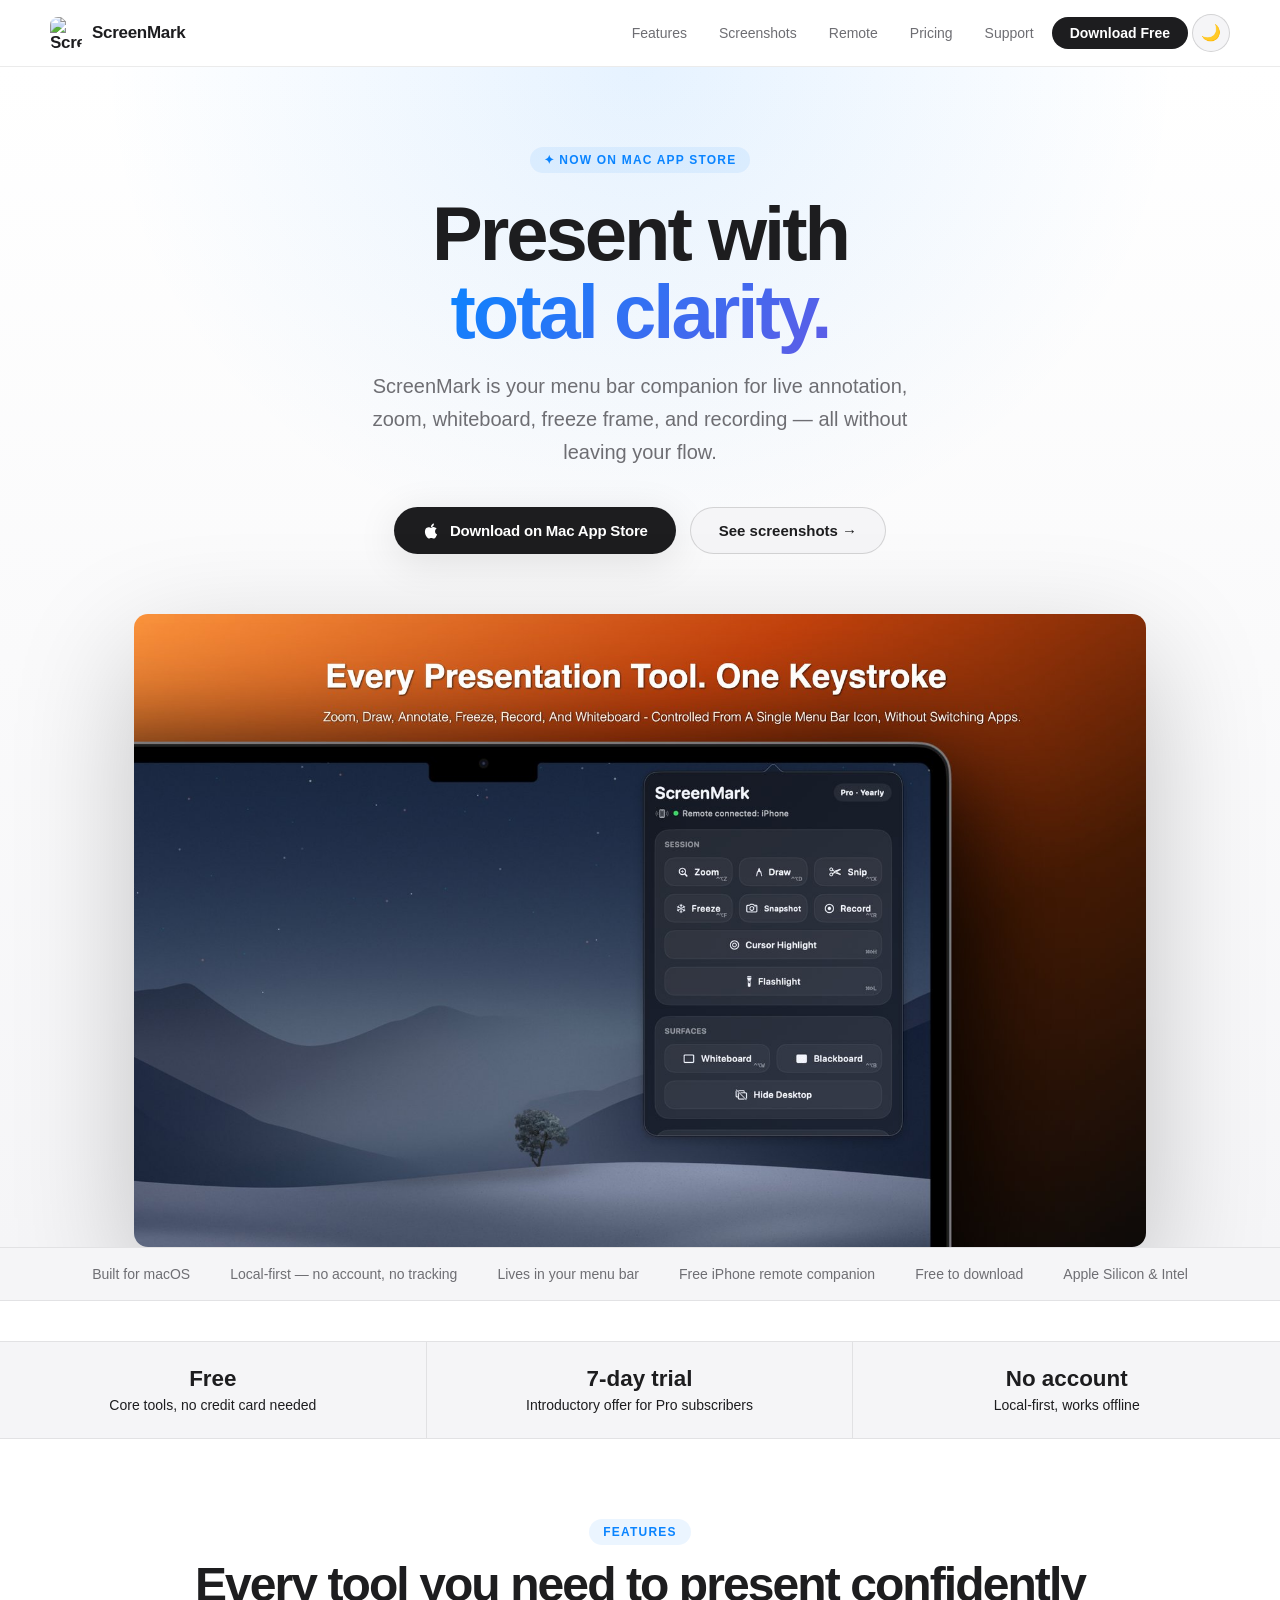
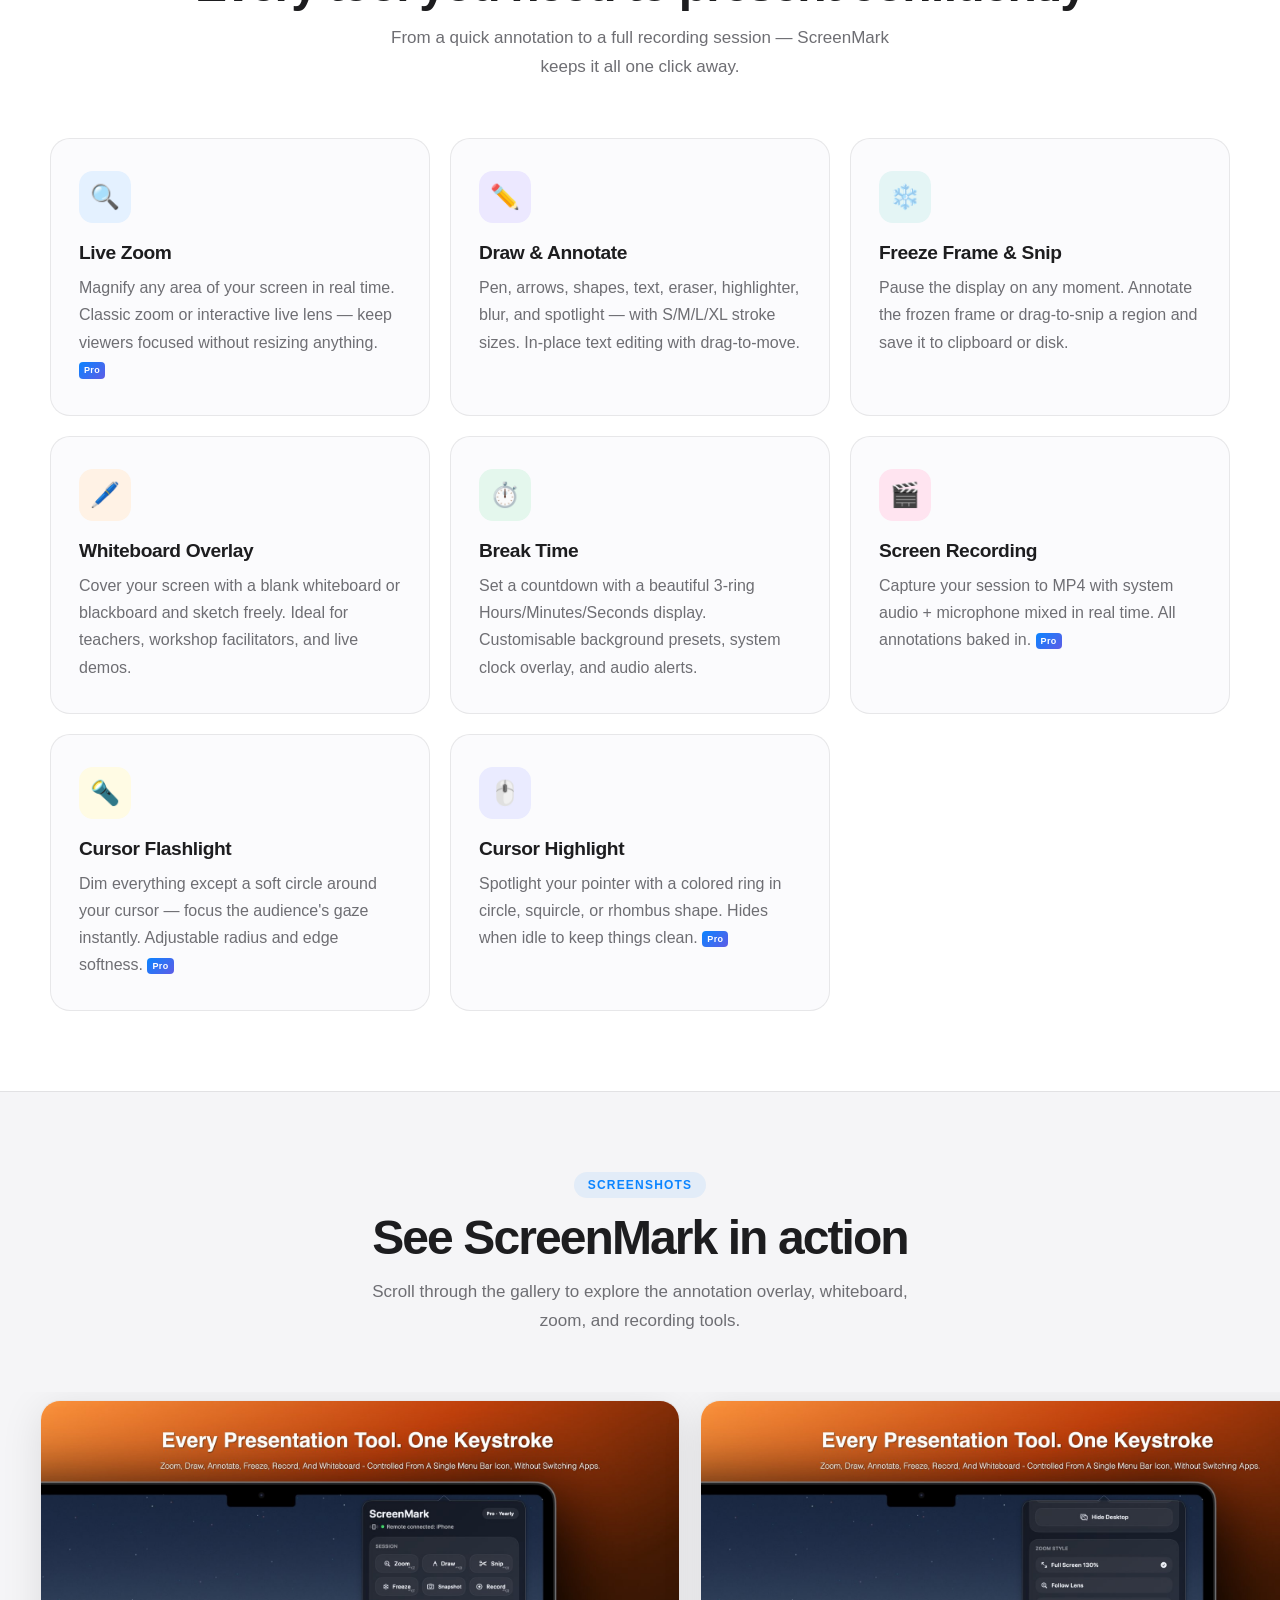
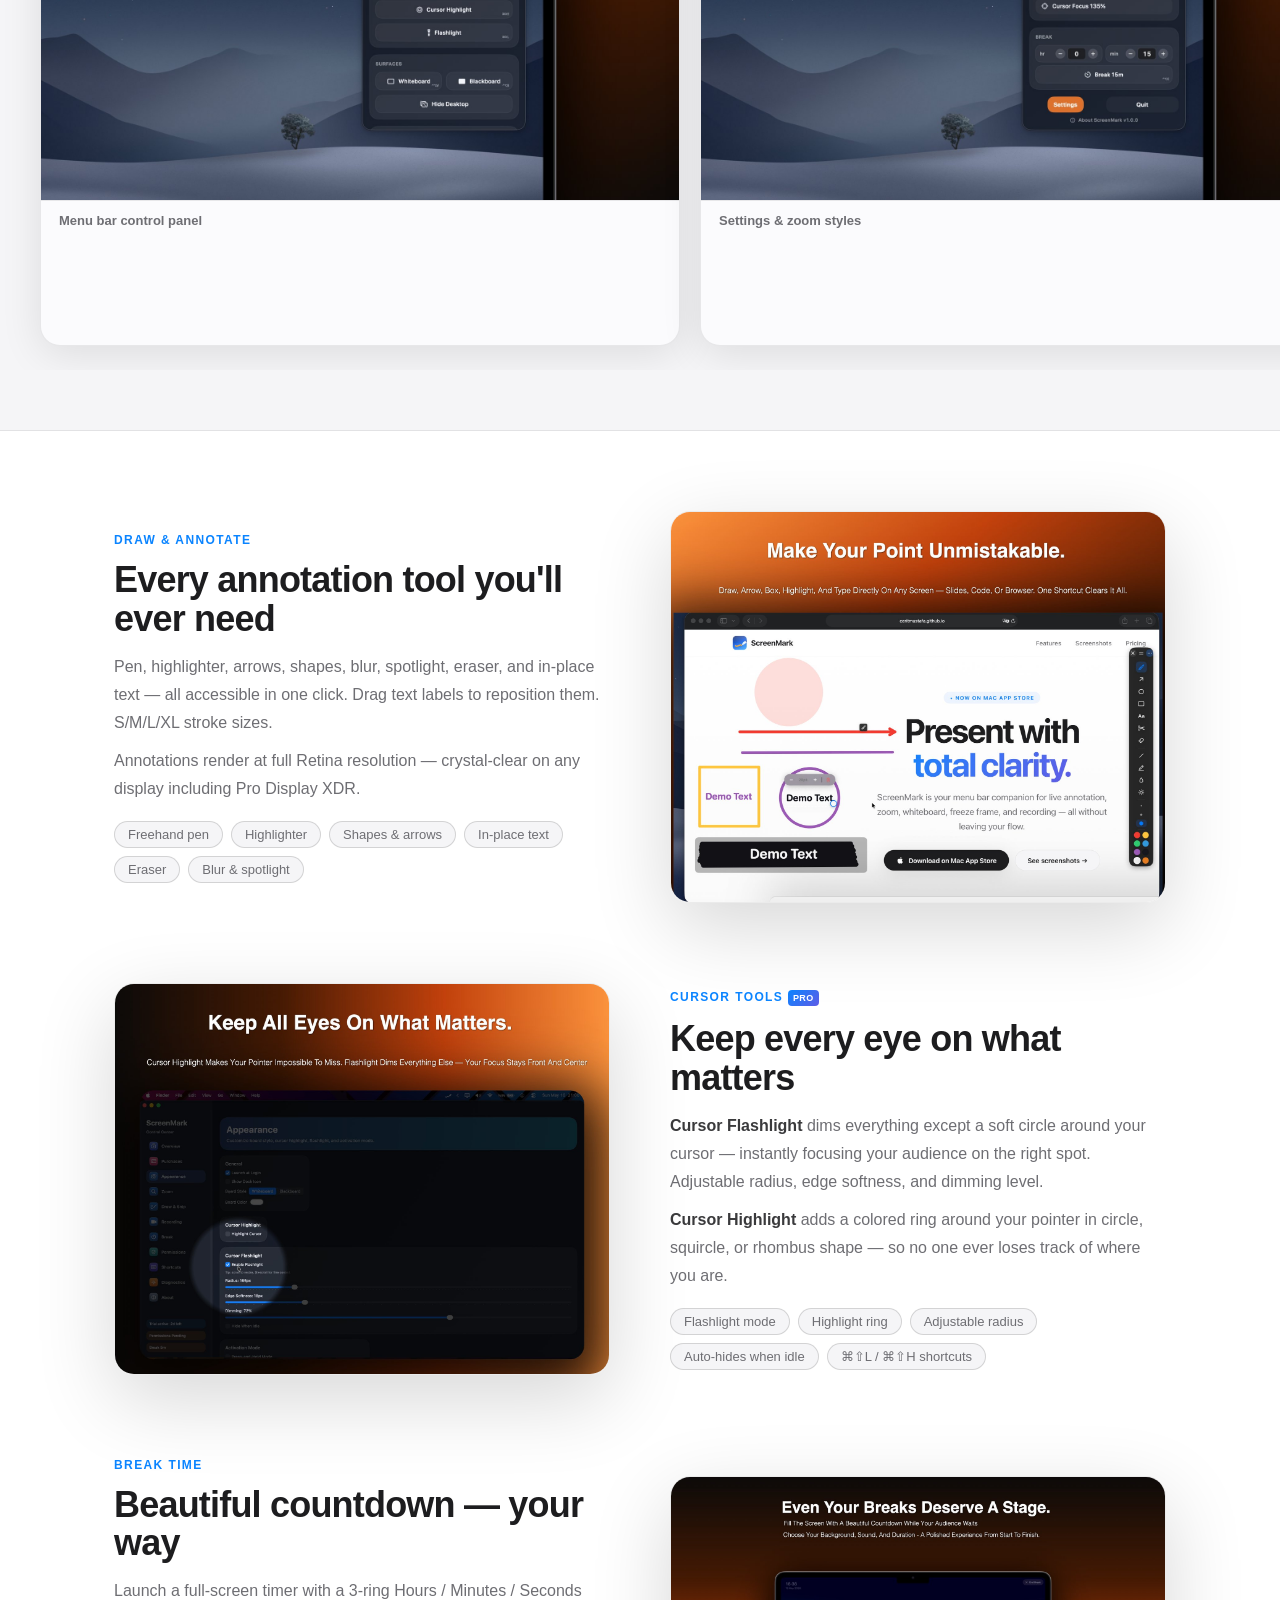
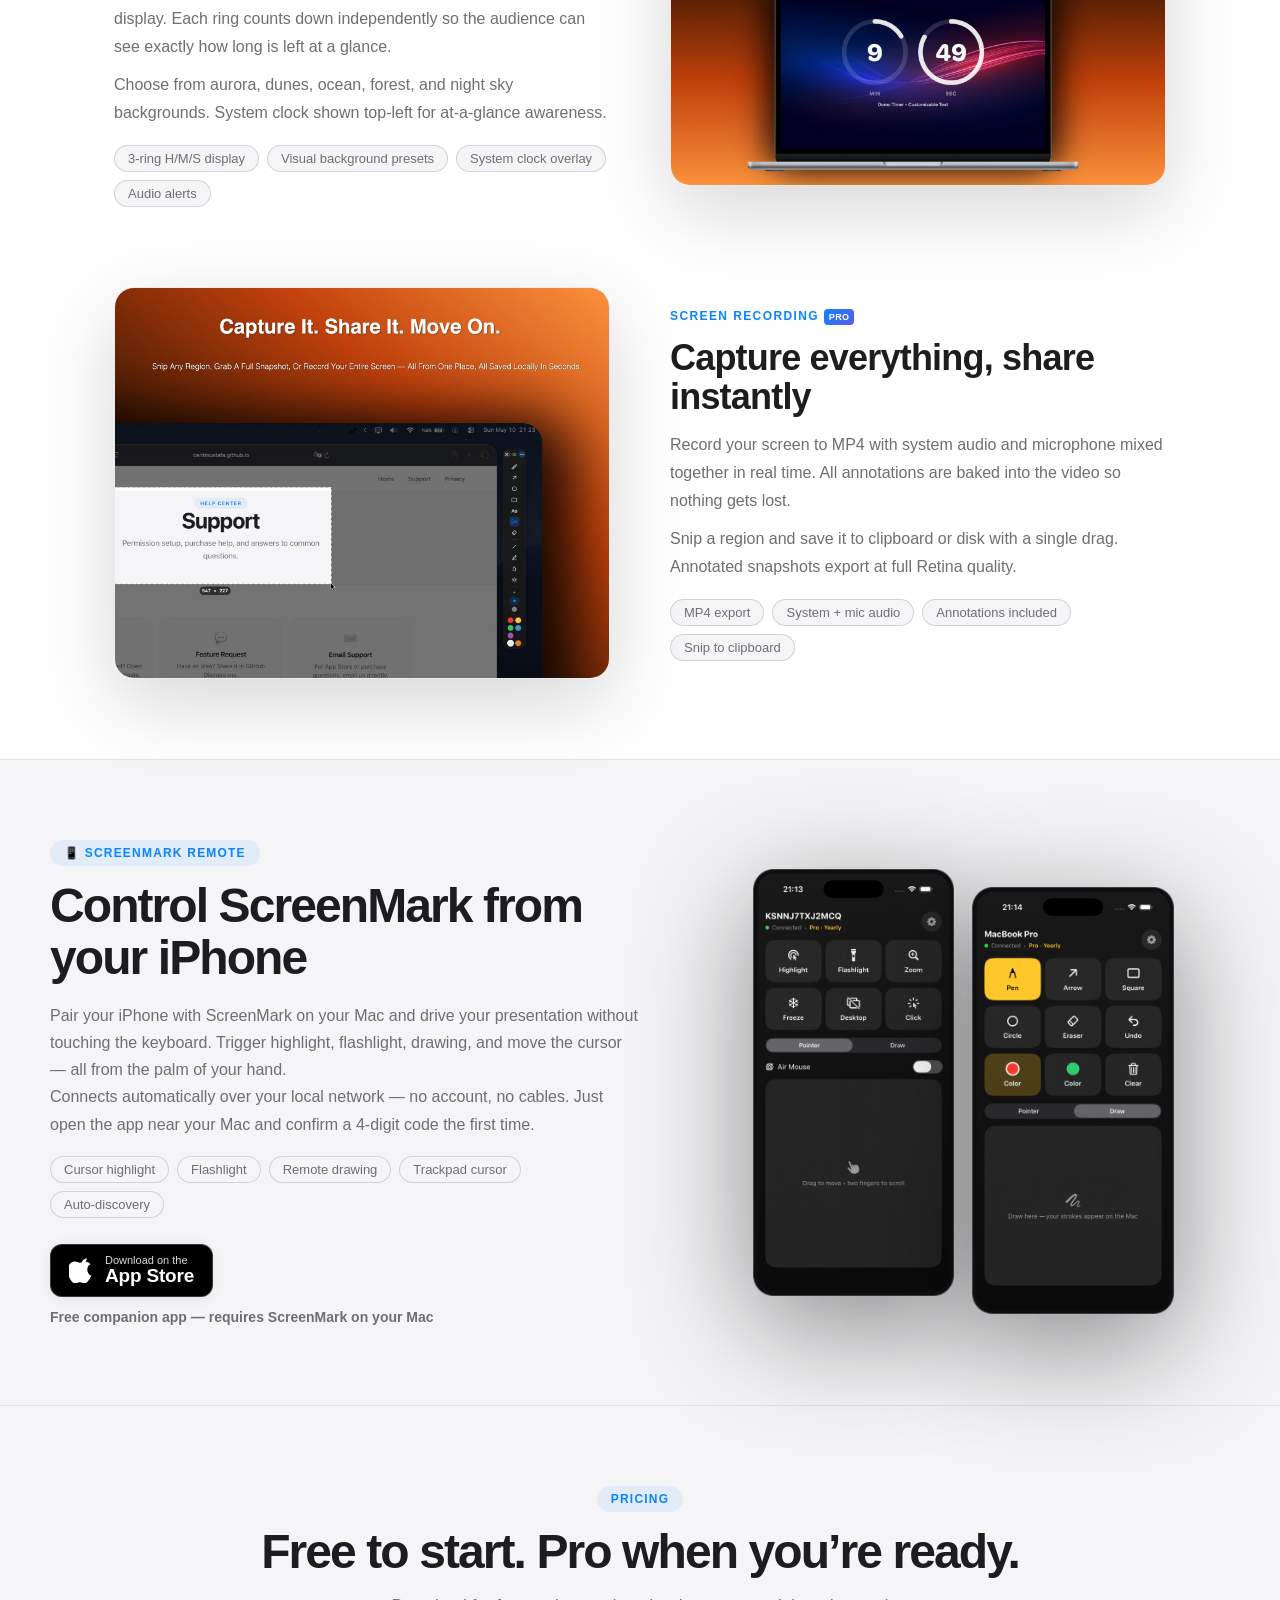
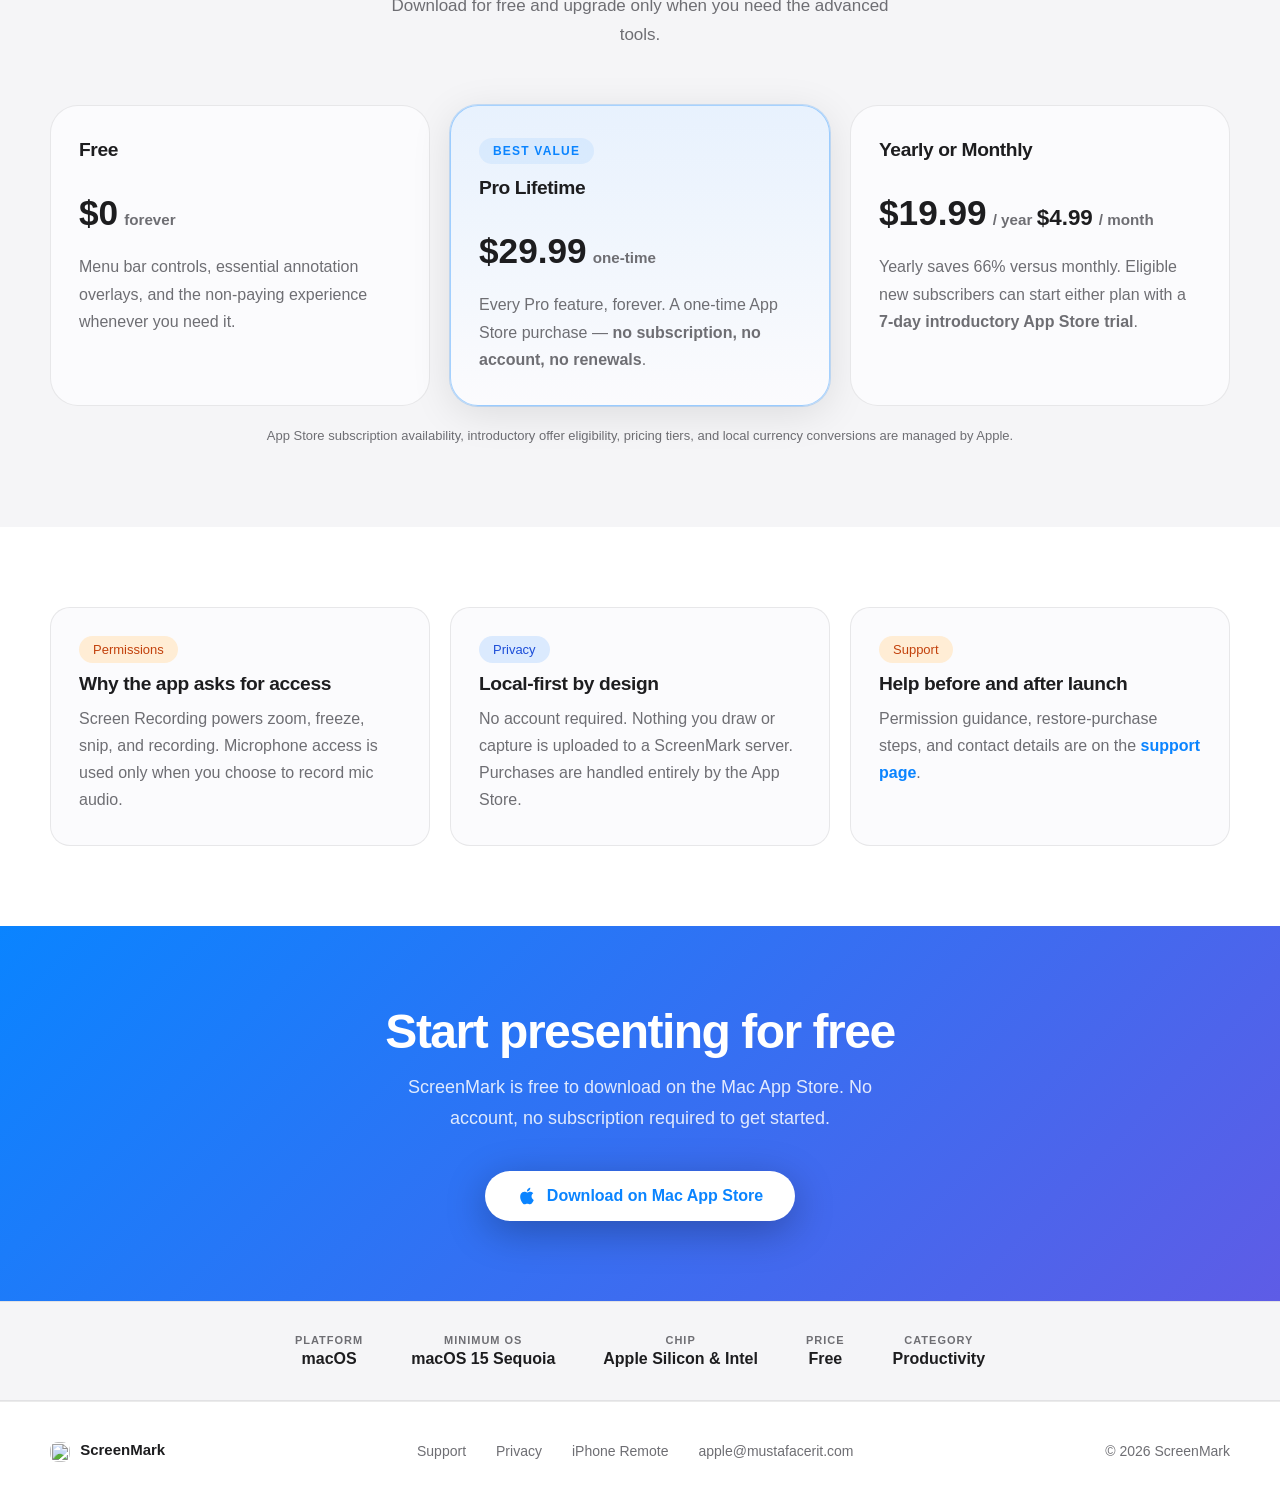
==== commit 83f9eef0: "Drop the footer GitHub link It pointed at ceritmustafa/ScreenMark, which is private — every visitor " ====
--- a/index.html
+++ b/index.html
@@ -430,7 +430,6 @@
         <a href="privacy/">Privacy</a>
         <a href="https://apps.apple.com/app/id6776369714" target="_blank" rel="noopener">iPhone Remote</a>
         <a href="mailto:apple@mustafacerit.com">apple@mustafacerit.com</a>
-        <a href="https://github.com/ceritmustafa/ScreenMark" target="_blank" rel="noopener">GitHub</a>
       </div>
       <span class="footer-copy">© 2026 ScreenMark</span>
     </div>
